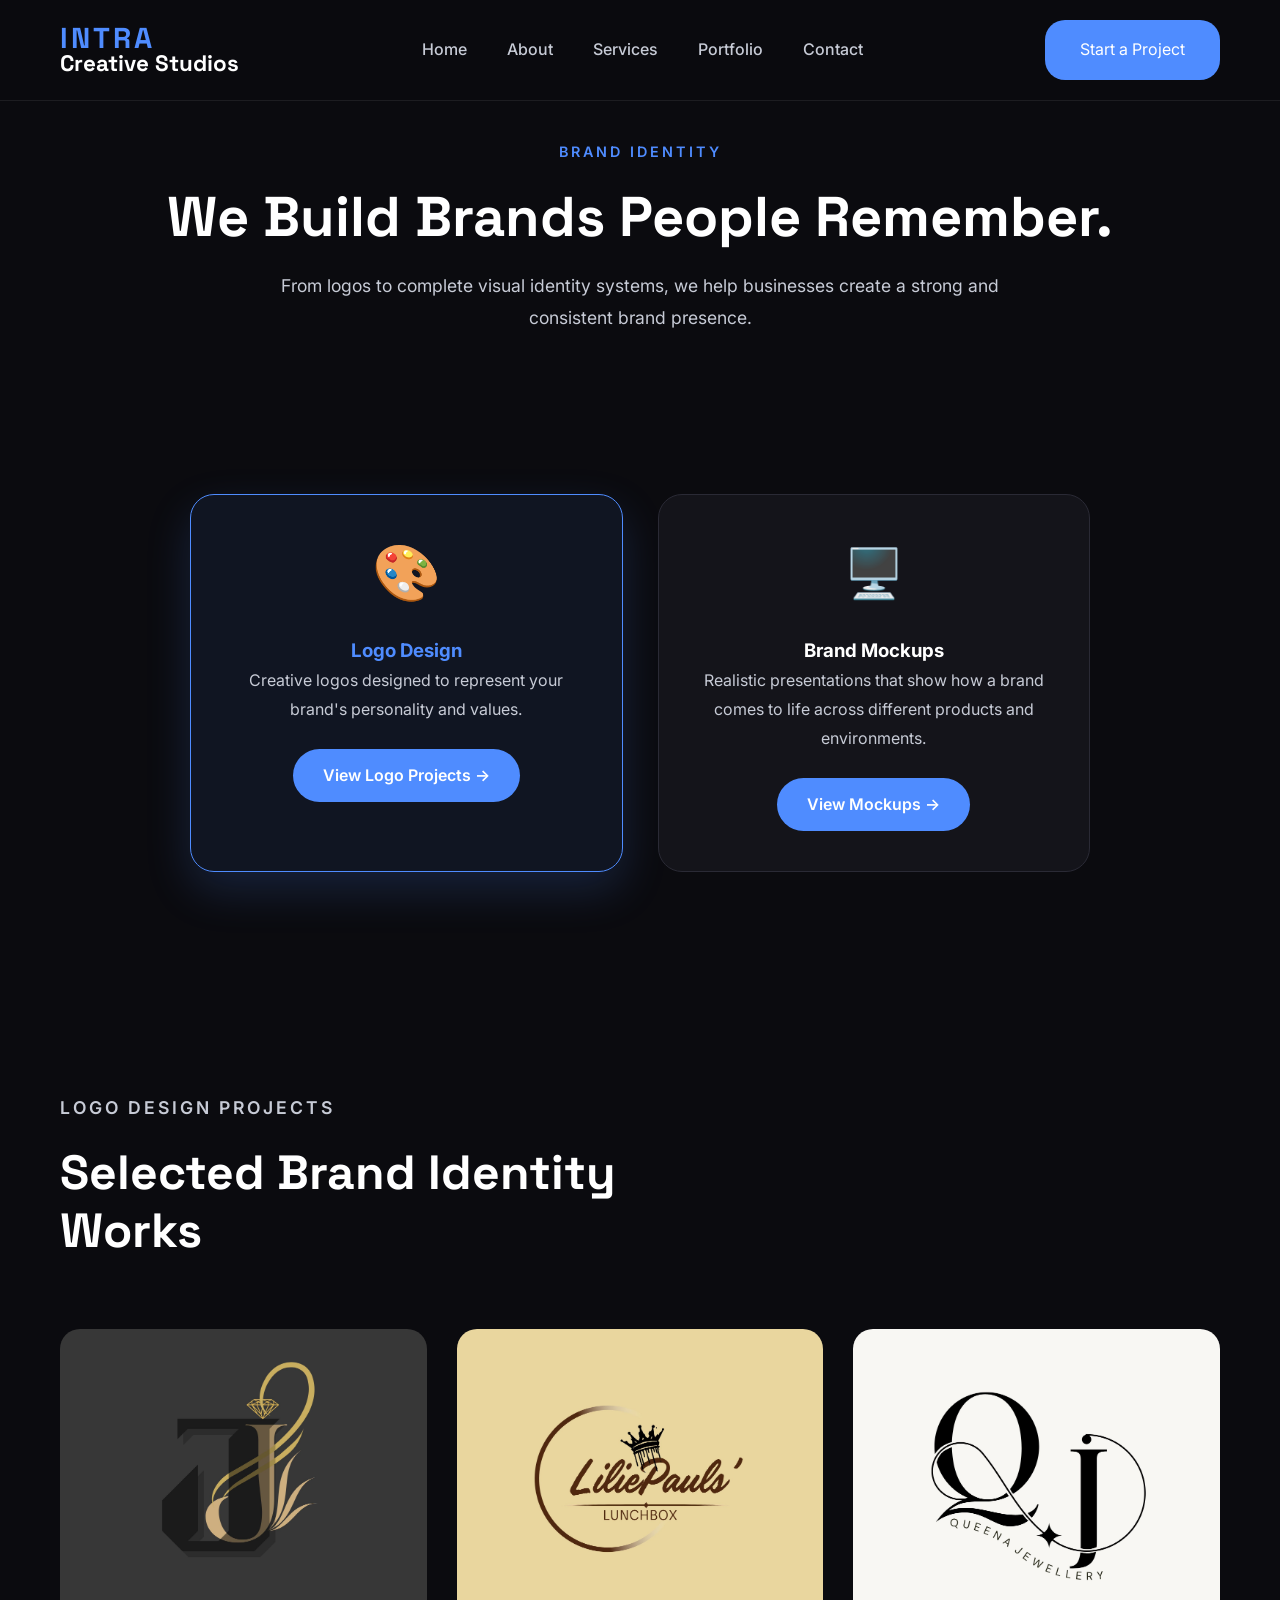
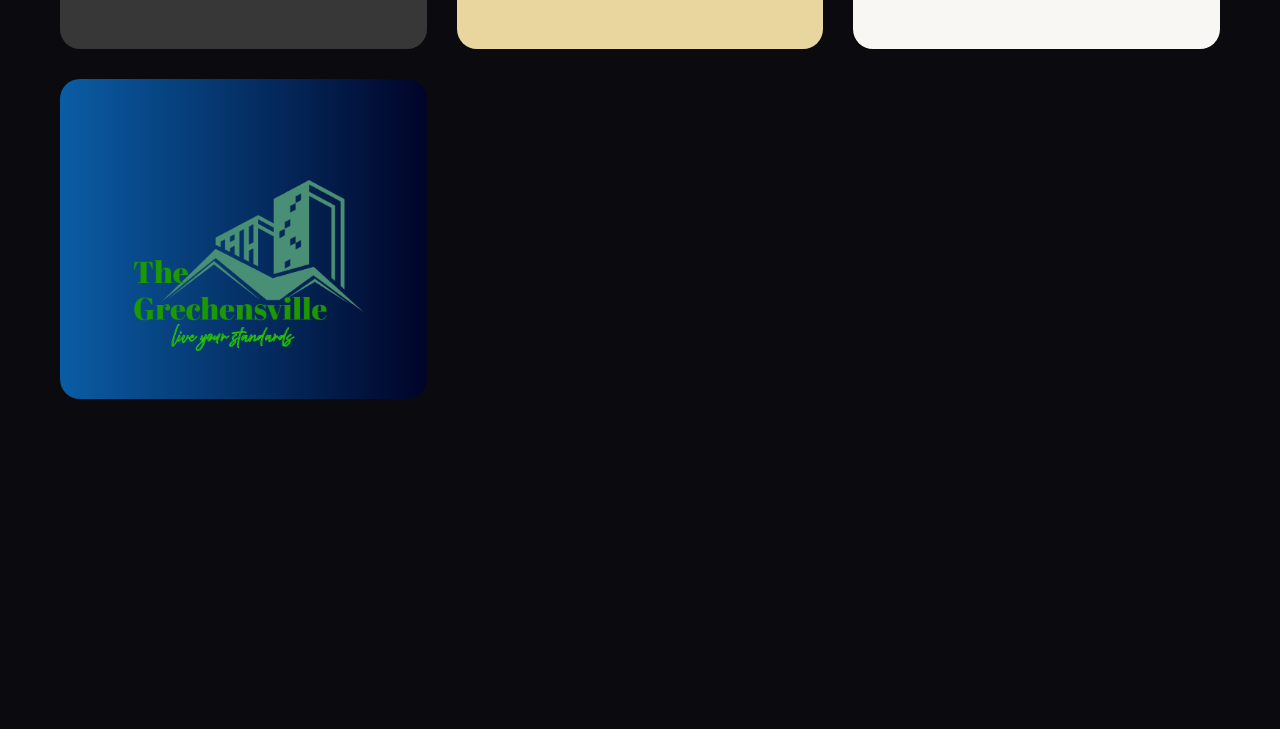
==== branding.html @ 4f2ce445 "Initial website commit" ====
<!doctype html>
<html lang="en">
  <head>
    <meta charset="UTF-8" />

    <meta name="viewport" content="width=device-width, initial-scale=1.0" />

    <meta
      name="description"
      content="Intra Creative Studios Brand Identity and Logo Design portfolio."
    />
    <link rel="icon" href="assets/icons/favicon.ico" type="image/x-icon">

    <title>Brand Identity | Intra Creative Studios</title>

    <!-- Google Fonts -->

    <link rel="preconnect" href="https://fonts.googleapis.com" />

    <link rel="preconnect" href="https://fonts.gstatic.com" crossorigin />

    <link
      href="https://fonts.googleapis.com/css2?family=Inter:wght@300;400;500;600;700&family=Space+Grotesk:wght@400;500;700&display=swap"
      rel="stylesheet"
    />

    <!-- CSS -->

    <link rel="stylesheet" href="css/style.css" />

    <link rel="stylesheet" href="css/animations.css" />

    <link rel="stylesheet" href="css/responsive.css" />
  </head>

  <body>
    <!-- ==================================
     WEBSITE LOADER
================================== -->

<div id="loader">

  <div class="loader-content">

    <h1 class="loader-title">

      INTRA

    </h1>

    <p class="loader-subtitle">

      Creative Studios

    </p>

    <div class="loader-spinner"></div>

    <p class="loader-loading-text">

      Loading...

    </p>

  </div>

</div>
    <!-- =========================
        HEADER
========================= -->

    <header>
      <nav>
        <div class="container">
          <div class="logo">
            <a href="index.html">
              <span>INTRA</span>

              Creative Studios
            </a>
          </div>

          <ul class="nav-links">
            <li>
              <a href="index.html#hero"> Home </a>
            </li>

            <li>
              <a href="index.html#about"> About </a>
            </li>

            <li>
              <a href="index.html#services"> Services </a>
            </li>

            <li>
              <a href="index.html#portfolio"> Portfolio </a>
            </li>

            <li>
              <a href="index.html#contact"> Contact </a>
            </li>
          </ul>

          <a href="index.html#contact" class="btn-primary"> Start a Project </a>
        </div>
      </nav>
    </header>

    <main>
      <!-- =========================
       BRANDING HERO
========================= -->

      <section class="portfolio-page-hero">
        <div class="container">
          <p class="section-tag">BRAND IDENTITY</p>

          <h1>We Build Brands People Remember.</h1>

          <p>
            From logos to complete visual identity systems, we help businesses
            create a strong and consistent brand presence.
          </p>
        </div>
      </section>

      <!-- =========================
      BRAND SERVICES
========================= -->

     <section class="portfolio-services">
  <div class="container">

    <div class="portfolio-service-grid">

      <!-- Logo Design -->
      <div class="portfolio-service-card active" data-gallery="logo-gallery">

        <div class="category-icon">🎨</div>

        <h3>Logo Design</h3>

        <p>
          Creative logos designed to represent your brand's personality and values.
        </p>

        <a href="#logo-gallery" class="portfolio-btn">
          View Logo Projects →
        </a>

      </div>

      <!-- Brand Mockups -->
      <div class="portfolio-service-card" data-gallery="mockup-gallery">

        <div class="category-icon">🖥️</div>

        <h3>Brand Mockups</h3>

        <p>
          Realistic presentations that show how a brand comes to life across different products and environments.
        </p>

        <a href="#mockup-gallery" class="portfolio-btn">
          View Mockups →
        </a>

      </div>

    </div>

  </div>
</section>

      <!-- =========================
       LOGO GALLERY
========================= -->

      <section
id="logo-gallery"
class="portfolio-gallery active-gallery">
        <div class="container">
          <div class="section-header">
            <p class="section-tag">LOGO DESIGN PROJECTS</p>

            <h2>Selected Brand Identity Works</h2>
          </div>

          <div class="gallery-grid">


  <div class="gallery-item">


<img 
src="assets/images/branding/logos/logo-01.jpg"
alt="Double J Logo Design">


<div class="gallery-overlay">

<span>
Brand Identity
</span>

<h3>
Double J Logo
</h3>


</div>


</div>


  <div class="gallery-item">
    <img src="assets/images/branding/logos/logo-02.jpg" 
    alt="Brand Identity LilliePauls Lunchbox Logo">
    <div class="gallery-overlay">

<span>
Brand Identity
</span>

<h3>
LilliePauls LunchBox Logo
</h3>


</div>

  </div>


  <div class="gallery-item">
    <img src="assets/images/branding/logos/logo-03.jpg" 
    alt="Brand Identity Jewellery Brand">
    <div class="gallery-overlay">

<span>
Brand Identity
</span>

<h3>
Jewellery Brand Logo
</h3>


</div>
  </div>


  <div class="gallery-item">
    <img src="assets/images/branding/logos/logo-04.jpg" 
    alt="Brand Identity Greechensville Home">
    <div class="gallery-overlay">

<span>
Brand Identity
</span>

<h3>
Greechensville Home Logo
</h3>

</div>
  </div>

</div>
      </section>
      <!-- =========================
       MOCKUP GALLERY
========================= -->

<section id="mockup-gallery" class="portfolio-gallery">

  <div class="container">

    <div class="section-header">

      <p class="section-tag">
        BRAND MOCKUPS
      </p>

      <h2>
        Brands Brought to Life
      </h2>

      <p>
        Explore realistic mockups that showcase how our brand identities come to life across packaging, merchandise, signage, stationery, apparel, and digital platforms.
      </p>

    </div>

    <div class="gallery-grid">

      <!-- Mockup 1 -->
      <div class="gallery-item">

        <img
          src="assets/images/branding/mockups/mockup-01.jpg"
          alt="poster Mockup"
        >

        <div class="gallery-overlay">
          <span>Brand Mockup</span>
          <h3>Poster Mockup</h3>
        </div>

      </div>

      <!-- Mockup 2 -->
      <div class="gallery-item">

        <img
          src="assets/images/branding/mockups/mockup-02.jpg"
          alt="Double J Mockup"
        >

        <div class="gallery-overlay">
          <span>Brand Mockup</span>
          <h3>Double J Branding</h3>
        </div>

      </div>

      <!-- Mockup 3 -->
      <div class="gallery-item">

        <img
          src="assets/images/branding/mockups/mockup-03.jpg"
          alt="Aurelius Mockup"
        >

        <div class="gallery-overlay">
          <span>Brand Mockup</span>
          <h3>Aurelius Branding</h3>
        </div>

      </div>
      <!-- Mockup 4 -->
      <div class="gallery-item">

        <img
          src="assets/images/branding/mockups/mockup-04.jpg"
          alt="lilliePauls Mockup"
        >

        <div class="gallery-overlay">
          <span>Brand Mockup</span>
          <h3>lilliePauls Branding</h3>
        </div>

      </div>
      <!-- Mockup 5 -->
      <div class="gallery-item">

        <img
          src="assets/images/branding/mockups/mockup-05.jpg"
          alt="fav Mockup"
        >

        <div class="gallery-overlay">
          <span>Brand Mockup</span>
          <h3>fav Branding</h3>
        </div>

      </div>
      <!-- Mockup 6 -->
      <div class="gallery-item">

        <img
          src="assets/images/branding/mockups/mockup-06.jpg"
          alt="Aura Mockup"
        >

        <div class="gallery-overlay">
          <span>Brand Mockup</span>
          <h3>Aura Branding</h3>
        </div>

      </div>

      <!-- Mockup 7 -->
      <div class="gallery-item">

        <img
          src="assets/images/branding/mockups/mockup-07.jpg"
          alt="Q & J Mockup"
        >

        <div class="gallery-overlay">
          <span>Brand Mockup</span>
          <h3>Q & J Branding</h3>
        </div>

      </div>

      <!-- Mockup 8 -->
      <div class="gallery-item">

        <img
          src="assets/images/branding/mockups/mockup-08.jpg"
          alt="Poster Mockup"
        >

        <div class="gallery-overlay">
          <span>Brand Mockup</span>
          <h3>poster Branding</h3>
        </div>

      </div>

    </div>

  </div>

</section>
    </main>
<!-- ==================================
     IMAGE LIGHTBOX
================================== -->

<div id="lightbox">

  <span id="lightbox-close">&times;</span>

  <img
      id="lightbox-image"
      src=""
      alt="Portfolio Image">

</div>
    <footer></footer>

    <script src="js/script.js"></script>
  </body>
</html>
---- css/style.css ----
/*=====================================================
            1. CSS RESET
=====================================================*/
html {
  scroll-behavior: smooth;
}
* {
  margin: 0;
  padding: 0;
  box-sizing: border-box;
}

html {
  scroll-behavior: smooth;
}

body {
  min-height: 100vh;
}

/*=====================================================
            2. CSS VARIABLES
=====================================================*/
:root {
  /* Brand Colors */
  --primary-color: #4f8cff;
  --primary-hover: #72a7ff;

  /* Background Colors */
  --background-color: #0b0b0f;
  --surface-color: #14141a;

  /* Text Colors */
  --text-color: #ffffff;
  --text-muted: #c7cbd6;

  /* Borders */
  --border-color: #2a2a35;

  /* Container */
  --container-width: 1200px;

  /* Typography */
  --heading-font: "Space Grotesk", sans-serif;
  --body-font: "Inter", sans-serif;

  /* Transition */
  --transition: all 0.3s ease;

  /* Border Radius */
  --radius: 12px;
}
/*=====================================================
            3. GLOBAL STYLES
=====================================================*/
body {
  background-color: var(--background-color);
  color: var(--text-color);
  font-family: var(--body-font);
  line-height: 1.6;
  overflow-x: hidden;
}

a {
  text-decoration: none;
  color: inherit;
}

ul {
  list-style: none;
}

img {
  display: block;
  max-width: 100%;
}
/*=====================================================
            4. TYPOGRAPHY
=====================================================*/

/*=====================================================
            5. REUSABLE COMPONENTS
=====================================================*/
.container {
  width: 100%;
  max-width: var(--container-width);
  margin: 0 auto;
  padding: 0 20px;
}
/*=====================================================
            6. HEADER
=====================================================*/
header {
  position: fixed;
  top: 0;
  left: 0;
  width: 100%;
  z-index: 1000;
}

nav {
  padding: 20px 0;
  background: rgba(11, 11, 15, 0.75);
  backdrop-filter: blur(18px);
  -webkit-backdrop-filter: blur(18px);
  border-bottom: 1px solid rgba(255, 255, 255, 0.08);
}

nav .container {
  display: flex;
  justify-content: space-between;
  align-items: center;
}

.logo a {
  display: flex;
  flex-direction: column;
  color: var(--text-color);
  font-family: var(--heading-font);
  font-weight: 700;
  font-size: 1.4rem;
  line-height: 1;
  transition: var(--transition);
}

.logo span {
  color: var(--primary-color);
  font-size: 1.8rem;
  letter-spacing: 3px;
}

.logo a:hover {
  transform: translateY(-2px);
}

.nav-links {
  display: flex;
  align-items: center;
  gap: 40px;
}

.nav-links a {
  position: relative;
  font-size: 1rem;
  font-weight: 500;
  color: var(--text-muted);
  transition: var(--transition);
}

.nav-links a:hover {
  color: var(--text-color);
}

.nav-links a::after {
  content: "";
  position: absolute;
  left: 0;
  bottom: -6px;
  width: 0;
  height: 2px;
  background: var(--primary-color);
  transition: var(--transition);
}

.nav-links a:hover::after {
  width: 100%;
}

.btn-primary {
  display: inline-flex;
  align-items: center;
  justify-content: center;

  padding: 16px 34px;

  background: var(--primary-color);
  color: #fff;

  border-radius: 20px;

  font-weight: 6000;
  font-size: 1rem;

  transition: var(--transition);

  cursor: pointer;
  border: 1px solid transparent;
}

.btn-primary:hover {
  background: var(--primary-hover);
  transform: translateY(-5px);
  box-shadow: 0 15px 35px rgba(79, 140, 255, 0.35);
}

.btn-secondary {
  display: inline-flex;
  align-items: center;
  justify-content: center;

  padding: 16px 34px;

  border: 1px solid var(--border-color);

  color: var(--text-color);

  border-radius: 50px;

  font-weight: 600;
  font-size: 1rem;

  transition: var(--transition);
}

.btn-secondary:hover {
  background: var(--surface-color);
  border-color: var(--primary-color);
}

/*=====================================================
            7. HERO
=====================================================*/
.hero {
  min-height: 100vh;
  display: flex;
  align-items: center;

  padding-top: 220px;

  position: relative;
  overflow: hidden;
}

.hero::before {
  content: "";

  position: absolute;

  width: 500px;
  height: 500px;

  background: rgba(79, 140, 255, 0.15);

  filter: blur(120px);

  top: 10%;
  right: 5%;

  border-radius: 50%;

  z-index: -1;
}

.hero-tag {
  color: var(--primary-color);
  font-size: 0.9rem;
  font-weight: 600;
  letter-spacing: 3px;
  text-transform: uppercase;
  margin-bottom: 20px;
}

.hero h1 {
  font-family: var(--heading-font);
  font-size: 4.5rem;
  font-weight: 700;
  line-height: 1.1;
  max-width: 700px;
  margin-bottom: 30px;
}

.hero-description {
  max-width: 620px;
  font-size: 1.15rem;
  color: var(--text-muted);
  line-height: 1.8;
  margin-bottom: 40px;
}

.hero-buttons {
  display: flex;
  gap: 20px;
  align-items: center;
}

.hero-text {
  flex: 1;
  max-width: 560px;
}

.hero-content {
  display: flex;
  justify-content: space-between;
  align-items: center;
  gap: 120px;
}

.hero-image {
  flex: 1;
  display: flex;
  justify-content: flex-end;
  align-items: center;
}

.image-card {
  width: 420px;
  height: 500px;

  border-radius: 24px;

  overflow: hidden;

  box-shadow: 0 25px 60px rgba(0, 0, 0, 0.45);

  transition: var(--transition);

  animation: floatImage 5s ease-in-out infinite;
}

.image-card img {
  width: 100%;
  height: 100%;
  object-fit: cover;
  display: block;
}

.image-card:hover {
  transform: translateY(-18px) scale(1.02);
}
/*=====================================================
            8. ABOUT
=====================================================*/
.about {
  padding: 120px 0;
}

.about-content {
  display: flex;

  align-items: center;

  justify-content: space-between;

  gap: 100px;
}

.about-image {
  flex: 1;
  display: flex;
  justify-content: flex-start;
}

.about-image img {
  width: 100%;
  max-width: 520px;

  height: 520px;

  object-fit: cover;

  border-radius: 28px;

  box-shadow: 0 25px 60px rgba(0, 0, 0, 0.45);

  transition: var(--transition);
}

.about-image img:hover {
  transform: translateY(-10px);
}

.about-text {
  flex: 1;
  max-width: 520px;
}

.section-tag {
  color: var(--primary-color);
  font-size: 0.9rem;
  font-weight: 600;
  letter-spacing: 3px;
  text-transform: uppercase;
  margin-bottom: 20px;
}

.about-text h2 {
  font-family: var(--heading-font);

  font-size: 3rem;

  font-weight: 700;

  line-height: 1.2;

  margin-bottom: 25px;
}

.about-text p {
  color: var(--text-muted);

  font-size: 1.1rem;

  line-height: 1.8;

  margin-bottom: 35px;
}

.about-text .section-tag {
  margin-bottom: 20px;
}

.about-text h2 {
  max-width: 500px;
}
/*=====================================================
            9. SERVICES
=====================================================*/
.services {
  padding: 120px 0;
}

.section-header {
  max-width: 700px;
  margin-bottom: 70px;
}

.section-header h2 {
  font-family: var(--heading-font);
  font-size: 3rem;
  line-height: 1.2;
  margin-bottom: 20px;
}

.section-header p {
  color: var(--text-muted);
  font-size: 1.1rem;
  line-height: 1.8;
}

.services-grid {
  display: grid;

  grid-template-columns: repeat(2, 1fr);

  gap: 35px;
}

.service-card {
  background: var(--surface-color);

  border: 1px solid var(--border-color);

  padding: 40px;

  border-radius: 24px;

  transition: var(--transition);
}

.service-header {
  display: flex;
  align-items: center;
  justify-content: space-between;
  cursor: pointer;
}

.service-header h3 {
  flex: 1;
  margin-left: 20px;
  margin-bottom: 0;
  font-family: var(--heading-font);
  font-size: 1.6rem;
}

.service-toggle {
  font-size: 2rem;
  font-weight: 300;
  color: var(--primary-color);
  transition: var(--transition);
}

.service-details {
  max-height: 0;
  overflow: hidden;

  opacity: 0;

  margin-top: 0;

  transition:
    max-height 0.45s ease,
    opacity 0.35s ease,
    margin-top 0.35s ease;
}

.service-details ul {
  display: flex;
  flex-direction: column;
  gap: 12px;
}

.service-details li {
  color: var(--text-muted);
  padding-left: 20px;
  position: relative;
}

.service-details li::before {
  content: "✓";
  position: absolute;
  left: 0;
  color: var(--primary-color);
}

.service-card:hover {
  transform: translateY(-10px);

  border-color: var(--primary-color);

  box-shadow: 0 20px 40px rgba(79, 140, 255, 0.15);
}

.service-icon {
  font-size: 2.5rem;

  margin-bottom: 25px;
}

.service-card:last-child {
  grid-column: span 2;

  max-width: 50%;

  justify-self: center;
}

.service-card.active .service-details {
  max-height: 500px;
  opacity: 1;
  margin-top: 25px;
}

.service-card.active .service-toggle {
  transform: rotate(180deg);
}

/*=====================================================
           10. PORTFOLIO
=====================================================*/

.portfolio {
  padding: 120px 0;
}

/* Portfolio Navigation */

.portfolio-navigation {
  display: flex;

  justify-content: center;

  align-items: center;

  flex-wrap: wrap;

  gap: 18px;

  margin-top: 50px;

  margin-bottom: 70px;
}

.portfolio-navigation a {
  text-decoration: none;

  color: var(--text-muted);

  border: 1px solid var(--border-color);

  padding: 14px 28px;

  border-radius: 50px;

  font-weight: 600;

  transition: var(--transition);
}

.portfolio-navigation a:hover {
  color: white;

  background: var(--primary-color);

  border-color: var(--primary-color);

  transform: translateY(-3px);
}

/* Portfolio Category Layout */

.portfolio-categories {
  display: grid;

  grid-template-columns: repeat(2, 1fr);

  gap: 35px;
}

/* Category Cards */

.portfolio-category-card {
  background: var(--surface-color);

  border: 1px solid var(--border-color);

  padding: 45px;

  border-radius: 24px;

  transition: var(--transition);

  text-align: center;
}

.portfolio-category-card:hover {
  transform: translateY(-10px);

  border-color: var(--primary-color);

  box-shadow: 0 20px 40px rgba(79, 140, 255, 0.15);
}

/* Icons */

.category-icon {
  font-size: 3rem;

  margin-bottom: 25px;
}

/* Titles */

.portfolio-category-card h3 {
  font-family: var(--heading-font);

  font-size: 1.8rem;

  margin-bottom: 15px;
}

/* Description */

.portfolio-category-card p {
  color: var(--text-muted);

  line-height: 1.8;

  margin-bottom: 30px;
}

/* Button */

.portfolio-btn {
  display: inline-block;

  text-decoration: none;

  color: white;

  background: var(--primary-color);

  padding: 14px 30px;

  border-radius: 50px;

  font-weight: 600;

  transition: var(--transition);
}

.portfolio-btn:hover {
  transform: translateY(-3px);

  box-shadow: 0 12px 25px rgba(79, 140, 255, 0.25);
}

/*=====================================================
        PORTFOLIO INNER PAGES
=====================================================*/

/* Hero Section */

.portfolio-page-hero {
  padding: 140px 0 80px;

  text-align: center;
}

.portfolio-page-hero h1 {
  font-family: var(--heading-font);

  font-size: 3.5rem;

  line-height: 1.2;

  margin: 20px 0;
}

.portfolio-page-hero p:last-child {
  max-width: 750px;

  margin: auto;

  color: var(--text-muted);

  font-size: 1.1rem;

  line-height: 1.8;
}

/* Service Cards Section */

.portfolio-services {
  padding: 80px 0 120px;
}

.portfolio-service-grid {
  display: grid;

  grid-template-columns: repeat(2, 1fr);

  gap: 35px;

  max-width: 900px;

  margin: 0 auto;
}

/* Graphic Design Page Grid */

.portfolio-service-grid.graphic-grid {
  grid-template-columns: repeat(3, 1fr);

  max-width: 1200px;
}

.portfolio-service-card {
  background: var(--surface-color);

  border: 1px solid var(--border-color);

  padding: 40px;

  border-radius: 24px;

  text-align: center;

  transition: var(--transition);
}

.portfolio-service-card:hover {
  transform: translateY(-10px);

  border-color: var(--primary-color);

  box-shadow: 0 20px 40px rgba(79, 140, 255, 0.15);
}

.portfolio-service-card.active {
  border-color: var(--primary-color);

  background: rgba(79, 140, 255, 0.08);

  box-shadow: 0 18px 45px rgba(79, 140, 255, 0.18);
}

.portfolio-service-card.active .category-icon {
  transform: scale(1.15);
}

.portfolio-service-card.active h3 {
  color: var(--primary-color);
}

.portfolio-service-card p {
  color: var(--text-muted);

  line-height: 1.8;

  margin-bottom: 25px;
}

/* Gallery Section */

.portfolio-gallery {
  padding: 100px 0;
}

.gallery-grid {
  display: grid;

  grid-template-columns: repeat(3, 1fr);

  gap: 30px;
}

.gallery-grid img {
  width: 100%;

  height: 320px;

  object-fit: cover;

  border-radius: 20px;

  transition: var(--transition);
}

.gallery-grid img:hover {
  transform: scale(1.05);
}

/* Gallery Hover Effects */

.video-card {
  display: block;

  position: relative;

  overflow: hidden;

  border-radius: 24px;

  text-decoration: none;

  color: inherit;

  transform-style: preserve-3d;

  transition:
    transform 0.45s ease,
    box-shadow 0.45s ease;

  box-shadow: 0 12px 35px rgba(0, 0, 0, 0.15);
}

.video-card img {
  transition:
    transform 0.8s ease,
    filter 0.6s ease;
}

.video-card:hover img {
  transform: scale(1.15);

  filter: brightness(0.65) contrast(1.08) saturate(1.1);
}

.video-card:hover {
  transform: translateY(-8px);

  box-shadow: 0 35px 80px rgba(0, 0, 0, 0.3);
}

.gallery-item img {
  transition: var(--transition);
}

.gallery-item:hover img {
  transform: scale(1.08);
}

.gallery-overlay {
  position: absolute;

  bottom: 0;

  left: 0;

  width: 100%;

  padding: 25px;

  background: linear-gradient(transparent, rgba(0, 0, 0, 0.8));

  color: white;

  opacity: 0;

  transition: var(--transition);
  pointer-events: none;
}

.gallery-item:hover .gallery-overlay {
  opacity: 1;
}

.gallery-overlay span {
  display: inline-block;

  padding: 7px 15px;

  border-radius: 40px;

  background: rgba(79, 140, 255, 0.15);

  border: 1px solid rgba(79, 140, 255, 0.35);

  color: var(--primary-color);

  font-size: 0.75rem;

  font-weight: 600;

  letter-spacing: 1px;

  text-transform: uppercase;
}

.gallery-overlay h3 {
  margin-top: 14px;

  font-size: 1.35rem;

  font-weight: 700;

  line-height: 1.4;

  color: #fff;
}

/* Portfolio Gallery Toggle */

.portfolio-gallery {
  opacity: 0;

  visibility: hidden;

  max-height: 0;

  overflow: hidden;

  transform: translateY(30px);

  transition:
    opacity 0.45s ease,
    transform 0.45s ease,
    max-height 0.6s ease,
    visibility 0.45s;
}

.portfolio-gallery.active-gallery {
  opacity: 1;

  visibility: visible;

  max-height: 5000px;

  transform: translateY(0);
}

.portfolio-gallery.active-gallery {
  display: block;

  animation: fadeIn 0.5s ease;
}

/*=====================================================
        SERVICE ICON
=====================================================*/

.service-icon {
  width: 90px;

  height: 90px;

  margin: 0 auto 30px;

  border-radius: 50%;

  display: flex;

  align-items: center;

  justify-content: center;

  background: rgba(79, 140, 255, 0.08);

  border: 1px solid rgba(79, 140, 255, 0.2);

  transition: var(--transition);
}

.service-icon i {
  font-size: 2rem;

  color: var(--primary-color);

  transition: var(--transition);
}

/*=====================================================
        VIDEO GALLERY
=====================================================*/

.video-card {
  display: block;

  position: relative;

  overflow: hidden;

  border-radius: 20px;

  text-decoration: none;

  color: inherit;
}

.video-overlay {
  position: absolute;

  inset: 0;

  display: flex;

  flex-direction: column;

  justify-content: center;

  align-items: center;

  background: linear-gradient(
    to bottom,

    rgba(5, 8, 15, 0.05),
    rgba(5, 8, 15, 0.65)
  );

  transition: 0.5s;
}

.video-card:hover .video-overlay {
  background: linear-gradient(
    to bottom,
    rgba(0, 0, 0, 0.25),
    rgba(0, 0, 0, 0.75)
  );
}

.play-button {
  width: 90px;

  height: 90px;

  border-radius: 50%;

  display: flex;

  justify-content: center;

  align-items: center;

  font-size: 2rem;

  color: #ffffff;

  background: rgba(255, 255, 255, 0.12);

  border: 2px solid rgba(255, 255, 255, 0.35);

  backdrop-filter: blur(12px);

  -webkit-backdrop-filter: blur(12px);

  box-shadow: 0 10px 30px rgba(0, 0, 0, 0.35);

  transition: all 0.4s ease;
  position: relative;
}

.video-card:hover .play-button {
  transform: scale(1.15);

  background: var(--primary-color);

  border-color: var(--primary-color);

  box-shadow: 0 15px 35px rgba(79, 140, 255, 0.45);
}

.video-duration {
  position: absolute;

  top: 20px;

  right: 20px;

  padding: 8px 14px;

  border-radius: 30px;

  background: rgba(0, 0, 0, 0.55);

  backdrop-filter: blur(10px);

  color: #fff;

  font-size: 0.8rem;

  font-weight: 600;

  letter-spacing: 0.5px;

  border: 1px solid rgba(255, 255, 255, 0.15);
}

.video-overlay .gallery-overlay {
  position: absolute;

  left: 0;

  bottom: 0;

  width: 100%;

  padding: 25px;

  opacity: 1;

  background: linear-gradient(transparent, rgba(0, 0, 0, 0.9));
  transform: translateY(20px);

  transition: all 0.45s ease;
}

.video-card:hover .gallery-overlay {
  transform: translateY(0);
}

.play-button::after {
  content: "";

  position: absolute;

  inset: -8px;

  border-radius: 50%;

  border: 2px solid rgba(255, 255, 255, 0.25);

  animation: ripple 2s infinite;
}

.video-card::before {
  content: "";

  position: absolute;

  top: -100%;

  left: -40%;

  width: 35%;

  height: 300%;

  background: rgba(255, 255, 255, 0.08);

  transform: rotate(25deg);

  transition: 0.8s;

  z-index: 5;
}

.video-card:hover::before {
  left: 140%;
}

/*=========================================
        WATCH PROJECT BUTTON
=========================================*/

.watch-btn {
  display: inline-flex;

  align-items: center;

  justify-content: center;

  margin-top: 18px;

  padding: 10px 18px;

  border-radius: 50px;

  border: 1px solid rgba(255, 255, 255, 0.25);

  background: rgba(255, 255, 255, 0.08);

  backdrop-filter: blur(8px);

  color: #fff;

  font-size: 0.9rem;

  font-weight: 500;

  transition: 0.35s ease;
}

.watch-btn:hover {
  background: var(--primary-color);

  border-color: var(--primary-color);

  transform: translateY(-2px);
}

/*=====================================================
        GALLERY HINT
=====================================================*/

.gallery-hint {
  margin-top: 22px;

  text-align: center;

  color: var(--text-muted);

  font-size: 0.95rem;

  letter-spacing: 0.6px;

  font-weight: 500;

  animation: floatHint 2.5s ease-in-out infinite;

  opacity: 0.85;
}

/* ==================================
   WHY CHOOSE US SECTION
================================== */

.why-us-section {
  padding: 100px 0;
}

/* WHY US GRID */

.why-us-grid {
  display: grid;

  grid-template-columns: repeat(4, 1fr);

  gap: 30px;

  margin-top: 60px;
}

/* ==================================
   WHY US CARDS
================================== */

.why-us-card {
  background: #ffffff;

  padding: 45px 35px;

  border-radius: 20px;

  text-align: left;

  border: 1px solid rgba(0, 0, 0, 0.08);

  position: relative;

  overflow: hidden;

  transition: all 0.4s ease;
}

/* CARD HOVER EFFECT */

.why-us-card:hover {
  transform: translateY(-8px);

  box-shadow: 0 25px 50px rgba(0, 0, 0, 0.12);
}

/* ==================================
   WHY US NUMBER STYLE
================================== */

.why-us-number {
  font-size: 50px;

  font-weight: 700;

  color: rgba(0, 0, 0, 0.15);

  margin-bottom: 20px;

  line-height: 1;
}

/* CARD TITLE */

.why-us-card h3 {
  font-size: 24px;

  margin-bottom: 15px;

  font-weight: 600;
}
/* CARD DESCRIPTION */

.why-us-card p {
  font-size: 15px;

  line-height: 1.8;

  color: #666;
}

/* ==================================
   CREATIVE PROCESS SECTION
================================== */

.process-section {
  padding: 100px 0;
}

/* PROCESS WRAPPER */

.process-wrapper {
  max-width: 900px;

  margin: 70px auto 0;

  position: relative;
}

/* VERTICAL LINE */

.process-wrapper::before {
  content: "";

  position: absolute;

  left: 35px;

  top: 0;

  width: 2px;

  height: 100%;

  background: rgba(0, 0, 0, 0.12);
}

/* PROCESS CARD */

.process-card {
  display: flex;

  gap: 40px;

  align-items: flex-start;

  margin-bottom: 50px;

  position: relative;
}

/* NUMBER */

.process-number {
  min-width: 75px;

  height: 75px;

  display: flex;

  align-items: center;

  justify-content: center;

  border-radius: 50%;

  background: #111;

  color: #fff;

  font-size: 22px;

  font-weight: 700;

  position: relative;

  z-index: 2;
}

/* CONTENT */

.process-content {
  background: #ffffff;

  padding: 30px 35px;

  border-radius: 18px;

  border: 1px solid rgba(0, 0, 0, 0.08);

  flex: 1;

  transition: all 0.4s ease;
}

/* HOVER */

.process-content:hover {
  transform: translateX(10px);

  box-shadow: 0 20px 40px rgba(0, 0, 0, 0.12);
}

/* TITLE */

.process-content h3 {
  font-size: 25px;

  margin-bottom: 15px;
}

/* DESCRIPTION */

.process-content p {
  color: #666;

  line-height: 1.8;

  font-size: 15px;
}

/* ==================================
   TESTIMONIALS SECTION
================================== */

.testimonials-section {
  padding: 100px 0;
}

/* TESTIMONIAL GRID */

.testimonials-grid {
  display: grid;

  grid-template-columns: repeat(3, 1fr);

  gap: 30px;

  margin-top: 60px;
}

/* TESTIMONIAL CARD */

.testimonial-card {
  background: #ffffff;

  padding: 40px 35px;

  border-radius: 20px;

  border: 1px solid rgba(0, 0, 0, 0.08);

  transition: all 0.4s ease;
}

/* CARD HOVER */

.testimonial-card:hover {
  transform: translateY(-10px);

  box-shadow: 0 25px 50px rgba(0, 0, 0, 0.12);
}

/* RATING */

.testimonial-rating {
  color: #111;

  font-size: 20px;

  letter-spacing: 3px;

  margin-bottom: 25px;
}

/* REVIEW TEXT */

.testimonial-text {
  font-size: 16px;

  line-height: 1.8;

  color: #555;

  margin-bottom: 35px;

  font-style: italic;
}

/* CLIENT INFORMATION */

.client-info h3 {
  font-size: 20px;

  margin-bottom: 8px;
}

.client-info span {
  color: #777;

  font-size: 14px;
}
/* ==================================
   CONTACT SECTION
================================== */

.contact-section {
  padding: 100px 0;
}

/* CONTACT WRAPPER */

.contact-wrapper {
  display: grid;

  grid-template-columns: 1fr 1fr;

  gap: 70px;

  align-items: start;
}

/* CONTACT INFORMATION */

.contact-info h2 {
  font-size: 45px;

  line-height: 1.2;

  margin: 20px 0;
}

.contact-info > p {
  color: #666;

  line-height: 1.8;

  max-width: 500px;
}

/* CONTACT DETAILS */

.contact-details {
  margin-top: 40px;
}

.contact-item {
  margin-bottom: 25px;
}

.contact-item h3 {
  font-size: 18px;

  margin-bottom: 8px;
}

.contact-item p {
  color: #666;
}

/* CONTACT FORM AREA */

.contact-form-wrapper {
  background: #ffffff;

  padding: 45px;

  border-radius: 20px;

  border: 1px solid rgba(0, 0, 0, 0.08);
}

/* FORM GROUP */

.form-group {
  margin-bottom: 25px;
}

.form-group label {
  display: block;

  margin-bottom: 10px;

  font-size: 14px;

  font-weight: 600;
}

/* INPUTS */

.form-group input,
.form-group select,
.form-group textarea {
  width: 100%;

  padding: 15px;

  border-radius: 10px;

  border: 1px solid rgba(0, 0, 0, 0.15);

  font-size: 15px;

  outline: none;

  transition: 0.3s ease;
}

.form-group input:focus,
.form-group select:focus,
.form-group textarea:focus {
  border-color: #111;
}

/* TEXTAREA */

.form-group textarea {
  resize: none;
}

/* BUTTON */

.contact-form button {
  width: 100%;

  padding: 16px;

  border: none;

  border-radius: 10px;

  background: #111;

  color: white;

  font-size: 16px;

  cursor: pointer;

  transition: 0.3s ease;
}

.contact-form button:hover {
  transform: translateY(-3px);
}
/*=====================================================
           12. FOOTER
=====================================================*/
/* ==================================
   FOOTER SECTION
================================== */

.footer {
  background: #111111;

  color: white;

  padding: 80px 0 30px;
}

/* FOOTER GRID */

.footer-grid {
  display: grid;

  grid-template-columns: 2fr 1fr 1fr 1fr;

  gap: 50px;
}

/* BRAND */

.footer-brand h2 {
  font-size: 30px;

  margin-bottom: 20px;
}

.footer-brand p {
  color: #bbbbbb;

  line-height: 1.8;

  max-width: 350px;
}

/* FOOTER TITLES */

.footer h3 {
  font-size: 18px;

  margin-bottom: 20px;
}

/* FOOTER LINKS */

.footer-links ul {
  list-style: none;

  padding: 0;
}

.footer-links li {
  margin-bottom: 12px;

  color: #bbbbbb;
}

.footer-links a {
  text-decoration: none;

  color: #bbbbbb;

  transition: 0.3s ease;
}

.footer-links a:hover {
  color: white;

  padding-left: 5px;
}

/* FOOTER CONTACT */

.footer-contact p {
  color: #bbbbbb;

  margin-bottom: 12px;
}

/* FOOTER BOTTOM */

.footer-bottom {
  margin-top: 60px;

  padding-top: 25px;

  border-top: 1px solid rgba(255, 255, 255, 0.15);

  text-align: center;
}

.footer-bottom p {
  color: #999;

  font-size: 14px;
}
@keyframes floatImage {
  0% {
    transform: translateY(0);
  }

  50% {
    transform: translateY(-12px);
  }

  100% {
    transform: translateY(0);
  }
}

.about-content {
  animation: fadeUp 1s ease forwards;
}

@keyframes fadeUp {
  from {
    opacity: 0;

    transform: translateY(40px);
  }

  to {
    opacity: 1;

    transform: translateY(0);
  }
}
@keyframes ripple {
  0% {
    transform: scale(0.9);

    opacity: 1;
  }

  100% {
    transform: scale(1.4);

    opacity: 0;
  }
}

@keyframes floatHint {
  0% {
    transform: translateY(0);
  }

  50% {
    transform: translateY(-5px);
  }

  100% {
    transform: translateY(0);
  }
}
/* ==================================
   SCROLL PROGRESS BAR
================================== */

.scroll-progress {
  position: fixed;

  top: 0;

  left: 0;

  width: 0%;

  height: 4px;

  background: #111;

  z-index: 2000;
}

/* ==================================
   SUCCESS PAGE
================================== */

.success-page {
  min-height: 100vh;

  background: linear-gradient(135deg, #0f172a, #111827);

  display: flex;

  justify-content: center;

  align-items: center;

  padding: 40px;
}

.success-card {
  width: 100%;

  max-width: 650px;

  background: rgba(255, 255, 255, 0.05);

  border: 1px solid rgba(255, 255, 255, 0.1);

  border-radius: 25px;

  padding: 60px 50px;

  text-align: center;

  backdrop-filter: blur(10px);

  animation: fadeInUp 0.8s ease;
}

.success-icon {
  width: 100px;

  height: 100px;

  margin: auto;

  border-radius: 50%;

  background: #22c55e;

  display: flex;

  justify-content: center;

  align-items: center;

  color: white;

  font-size: 50px;

  font-weight: bold;

  margin-bottom: 35px;

  box-shadow: 0 0 35px rgba(34, 197, 94, 0.45);
}

.success-card h1 {
  color: white;

  font-size: 42px;

  margin-bottom: 25px;
}

.success-card p {
  color: rgba(255, 255, 255, 0.8);

  font-size: 18px;

  line-height: 1.9;

  margin-bottom: 45px;
}

.success-button {
  display: inline-block;

  text-decoration: none;

  background: white;

  color: #111827;

  padding: 18px 40px;

  border-radius: 50px;

  font-weight: 600;

  transition: 0.35s ease;
}

.success-button:hover {
  transform: translateY(-5px);

  box-shadow: 0 20px 35px rgba(0, 0, 0, 0.25);
}

/* ==========================================
   WEBSITE LOADER
========================================== */

#loader {
  position: fixed;

  top: 0;

  left: 0;

  width: 100%;

  height: 100vh;

  background: #0f172a;

  display: flex;

  justify-content: center;

  align-items: center;

  z-index: 99999;

  transition:
    opacity 0.8s ease,
    visibility 0.8s ease;
}

.loader-content {
  text-align: center;
}

.loader-title {
  font-size: 4rem;

  font-weight: 700;

  color: #ffffff;

  letter-spacing: 8px;

  margin-bottom: 10px;
}

.loader-subtitle {
  color: #d1d5db;

  font-size: 1.2rem;

  letter-spacing: 3px;

  margin-bottom: 40px;
}

.loader-spinner {
  width: 70px;

  height: 70px;

  border: 4px solid rgba(255, 255, 255, 0.15);

  border-top: 4px solid #ffffff;

  border-radius: 50%;

  margin: 0 auto 25px;

  animation: loaderSpin 1s linear infinite;
}

.loader-loading-text {
  color: #9ca3af;

  font-size: 1rem;

  letter-spacing: 2px;
}

/* Hide Loader */

#loader.loader-hidden {
  opacity: 0;

  visibility: hidden;
}

/* ==========================================
   LOADER ANIMATION
========================================== */

@keyframes loaderSpin {
  from {
    transform: rotate(0deg);
  }

  to {
    transform: rotate(360deg);
  }
}

/* ==========================================
   IMAGE LIGHTBOX
========================================== */

#lightbox {
  position: fixed;

  inset: 0;

  background: rgba(0, 0, 0, 0.92);

  display: flex;

  justify-content: center;

  align-items: center;

  opacity: 0;

  visibility: hidden;

  transition: 0.4s ease;

  z-index: 99999;

  padding: 30px;
}

#lightbox.active {
  opacity: 1;

  visibility: visible;
}

#lightbox-image {
  max-width: 90%;

  max-height: 85vh;

  border-radius: 15px;

  box-shadow: 0 20px 60px rgba(0, 0, 0, 0.6);

  transform: scale(0.85);

  transition: 0.4s ease;
}

#lightbox.active #lightbox-image {
  transform: scale(1);
}

#lightbox-close {
  position: absolute;

  top: 25px;

  right: 35px;

  color: white;

  font-size: 45px;

  cursor: pointer;

  transition: 0.3s ease;

  user-select: none;
}

#lightbox-close:hover {
  transform: rotate(90deg);

  color: #d1d5db;
}
---- css/animations.css ----
/*=====================================================
        PORTFOLIO ANIMATIONS
=====================================================*/

.portfolio-item {
  animation: portfolioReveal 0.8s ease forwards;
}

@keyframes portfolioReveal {
  from {
    opacity: 0;

    transform: translateY(40px);
  }

  to {
    opacity: 1;

    transform: translateY(0);
  }
}

.portfolio-item:nth-child(2) {
  animation-delay: 0.1s;
}

.portfolio-item:nth-child(3) {
  animation-delay: 0.2s;
}

.portfolio-item:nth-child(4) {
  animation-delay: 0.3s;
}
/* ==================================
   SCROLL REVEAL ANIMATION
================================== */

.reveal {
  opacity: 0;

  transform: translateY(40px);

  transition: all 0.8s ease;
}

.reveal.active {
  opacity: 1;

  transform: translateY(0);
}
---- css/responsive.css ----
/* ==================================
   WHY CHOOSE US RESPONSIVE
================================== */

@media (max-width: 992px) {
  .why-us-grid {
    grid-template-columns: repeat(2, 1fr);
  }
}

@media (max-width: 600px) {
  .why-us-grid {
    grid-template-columns: 1fr;
  }
}
/* ==================================
   PROCESS RESPONSIVE
================================== */

@media (max-width: 768px) {
  .process-wrapper::before {
    left: 25px;
  }

  .process-card {
    gap: 20px;
  }

  .process-number {
    min-width: 55px;

    height: 55px;

    font-size: 18px;
  }

  .process-content {
    padding: 25px 20px;
  }

  .process-content h3 {
    font-size: 20px;
  }
}

/* ==================================
   TESTIMONIALS RESPONSIVE
================================== */

@media (max-width: 992px) {
  .testimonials-grid {
    grid-template-columns: repeat(2, 1fr);
  }
}

@media (max-width: 600px) {
  .testimonials-grid {
    grid-template-columns: 1fr;
  }
}
/* ==================================
   CONTACT RESPONSIVE
================================== */

@media (max-width: 992px) {
  .contact-wrapper {
    grid-template-columns: 1fr;

    gap: 50px;
  }

  .contact-info h2 {
    font-size: 35px;
  }
}

@media (max-width: 600px) {
  .contact-form-wrapper {
    padding: 25px;
  }

  .contact-info h2 {
    font-size: 30px;
  }
}

/* ==================================
   FOOTER RESPONSIVE
================================== */

@media (max-width: 992px) {
  .footer-grid {
    grid-template-columns: repeat(2, 1fr);
  }
}

@media (max-width: 600px) {
  .footer-grid {
    grid-template-columns: 1fr;

    gap: 35px;
  }

  .footer {
    padding: 60px 0 25px;
  }
}

/* ==================================
   SUCCESS PAGE RESPONSIVE
================================== */

@media (max-width: 768px) {
  .success-card {
    padding: 40px 25px;
  }

  .success-card h1 {
    font-size: 32px;
  }

  .success-card p {
    font-size: 16px;
  }

  .success-icon {
    width: 80px;

    height: 80px;

    font-size: 40px;
  }
}

/* ==========================================
   LOADER RESPONSIVE
========================================== */

@media (max-width: 768px) {
  .loader-title {
    font-size: 2.8rem;

    letter-spacing: 5px;
  }

  .loader-subtitle {
    font-size: 1rem;
  }

  .loader-spinner {
    width: 60px;

    height: 60px;
  }
}

/* ==========================================
   LIGHTBOX RESPONSIVE
========================================== */

@media (max-width: 768px) {
  #lightbox {
    padding: 20px;
  }

  #lightbox-image {
    max-width: 100%;

    max-height: 80vh;
  }

  #lightbox-close {
    top: 15px;

    right: 20px;

    font-size: 36px;
  }
}
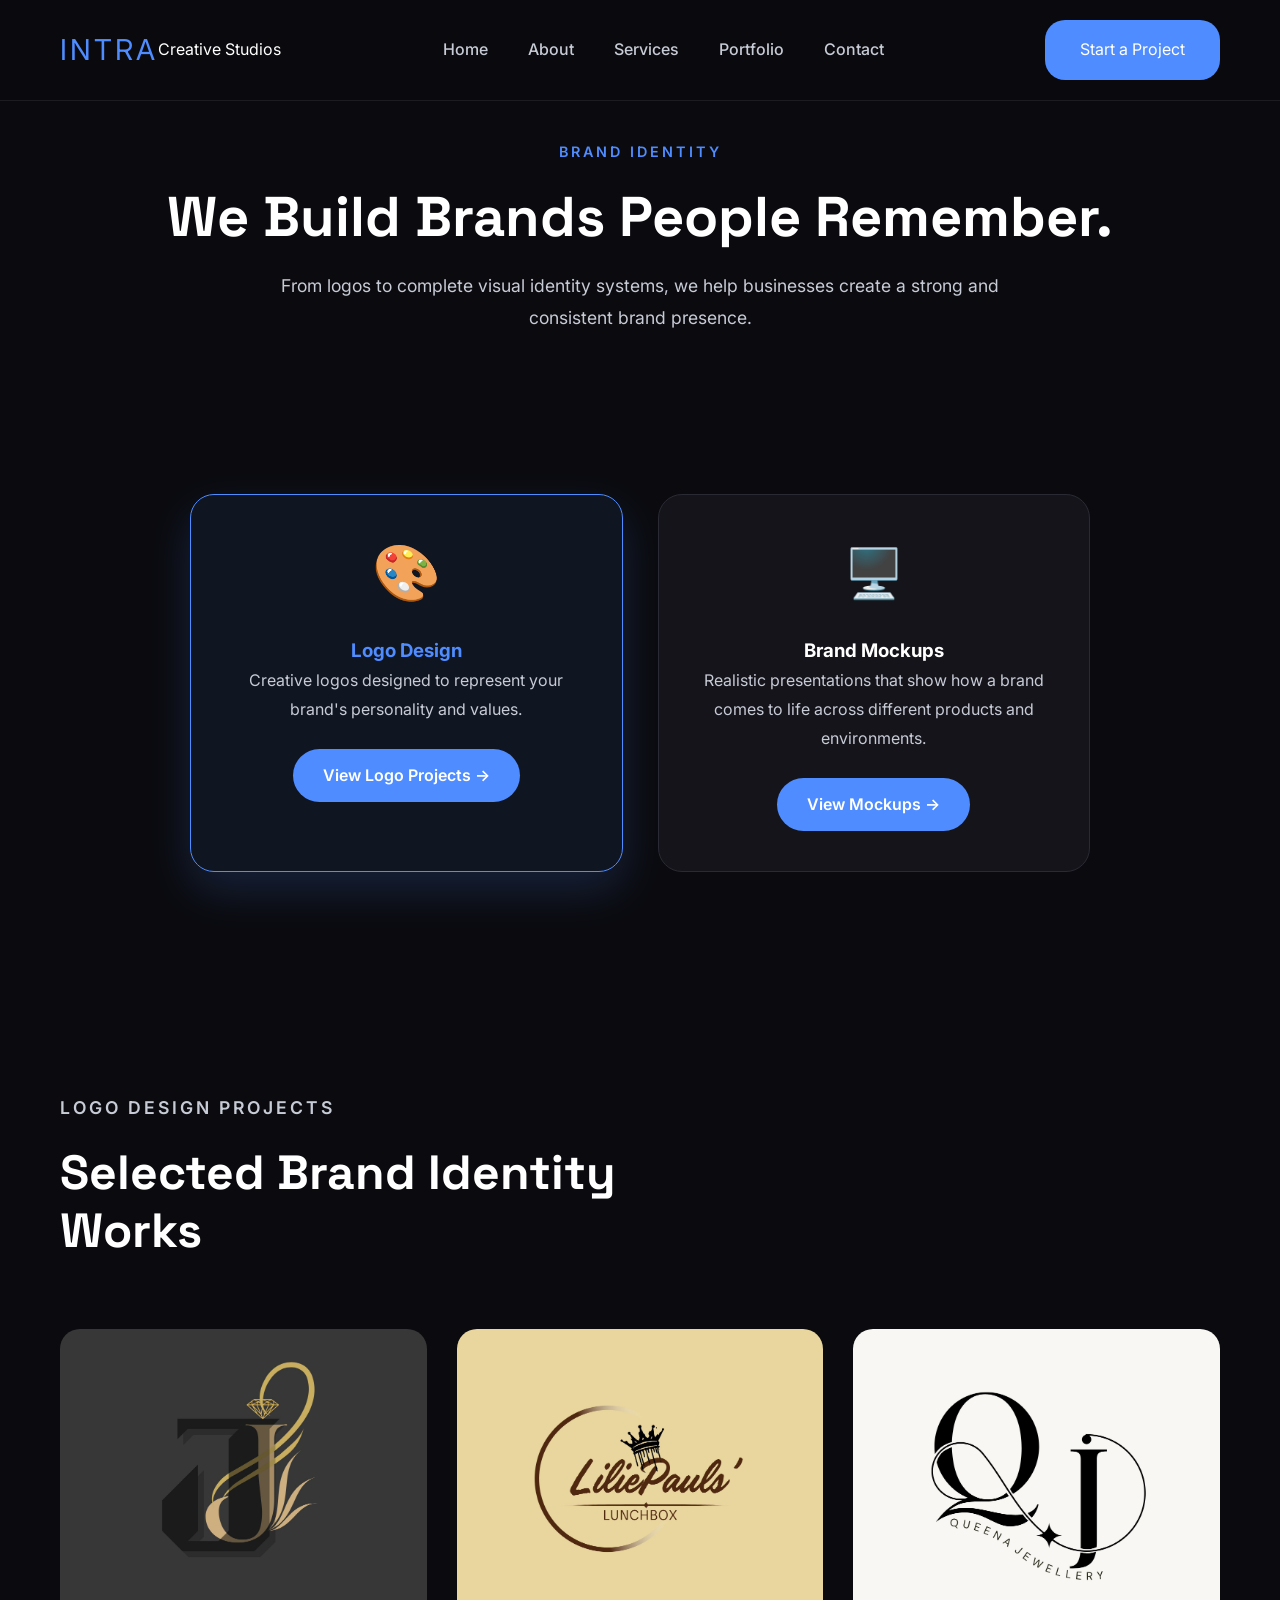
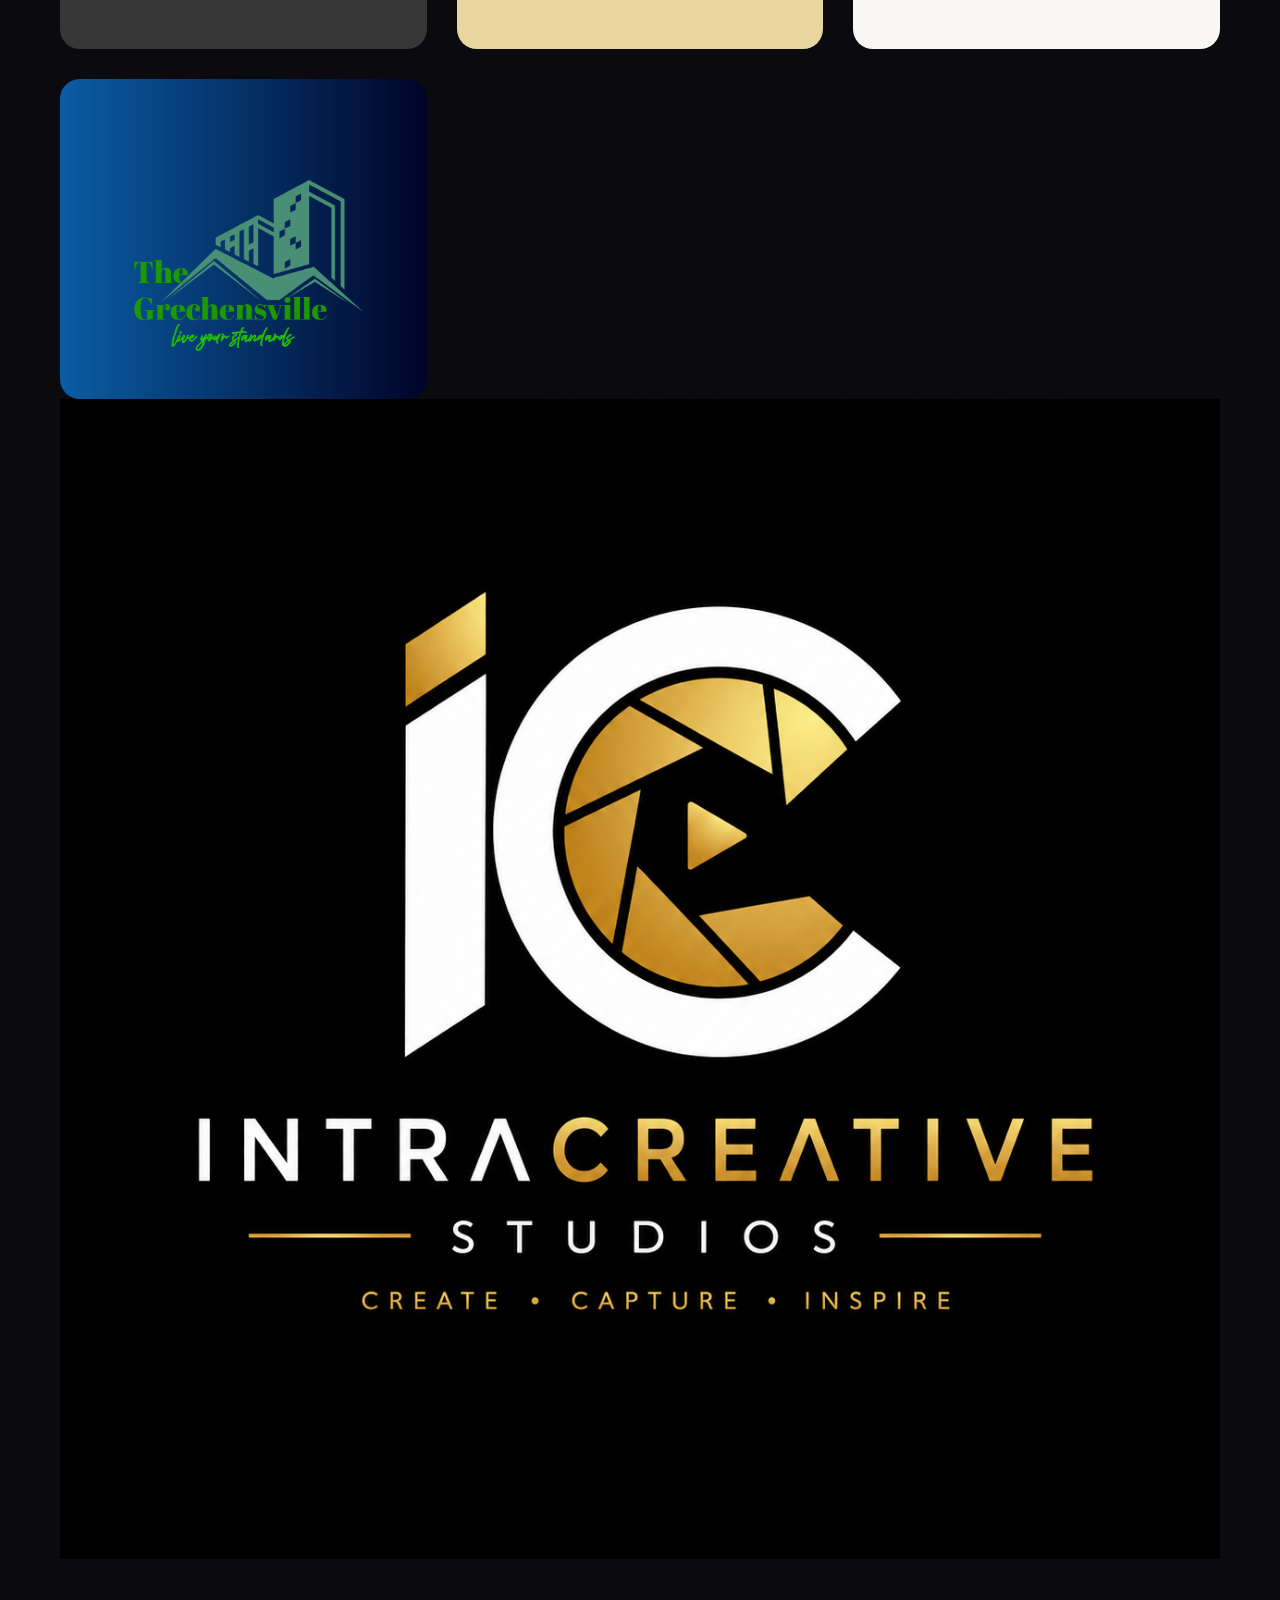
==== commit 62b99225: "Added gallery" ====
--- a/branding.html
+++ b/branding.html
@@ -269,6 +269,23 @@
   </div>
 
 </div>
+
+<div class="gallery-item">
+    <img src="assets/images/branding/logos/logo-05.jpg" 
+    alt="IntraCreative studio">
+    <div class="gallery-overlay">
+
+<span>
+Brand Identity
+</span>
+
+<h3>
+IntraCreative studio
+</h3>
+
+
+</div>
+  </div>
       </section>
       <!-- =========================
        MOCKUP GALLERY
--- a/css/style.css
+++ b/css/style.css
@@ -114,13 +114,19 @@
 
 .logo a {
   display: flex;
-  flex-direction: column;
-  color: var(--text-color);
-  font-family: var(--heading-font);
-  font-weight: 700;
-  font-size: 1.4rem;
-  line-height: 1;
+  align-items: center;
   transition: var(--transition);
+}
+
+.site-logo {
+  height: 60px;
+  width: auto;
+  display: block;
+  transition: transform 0.3s ease;
+}
+
+.site-logo:hover {
+  transform: scale(1.05);
 }
 
 .logo span {
@@ -1983,8 +1989,8 @@
   z-index: 99999;
 
   transition:
-    opacity 0.8s ease,
-    visibility 0.8s ease;
+    opacity 0.5s ease,
+    visibility 0.5s ease;
 }
 
 .loader-content {
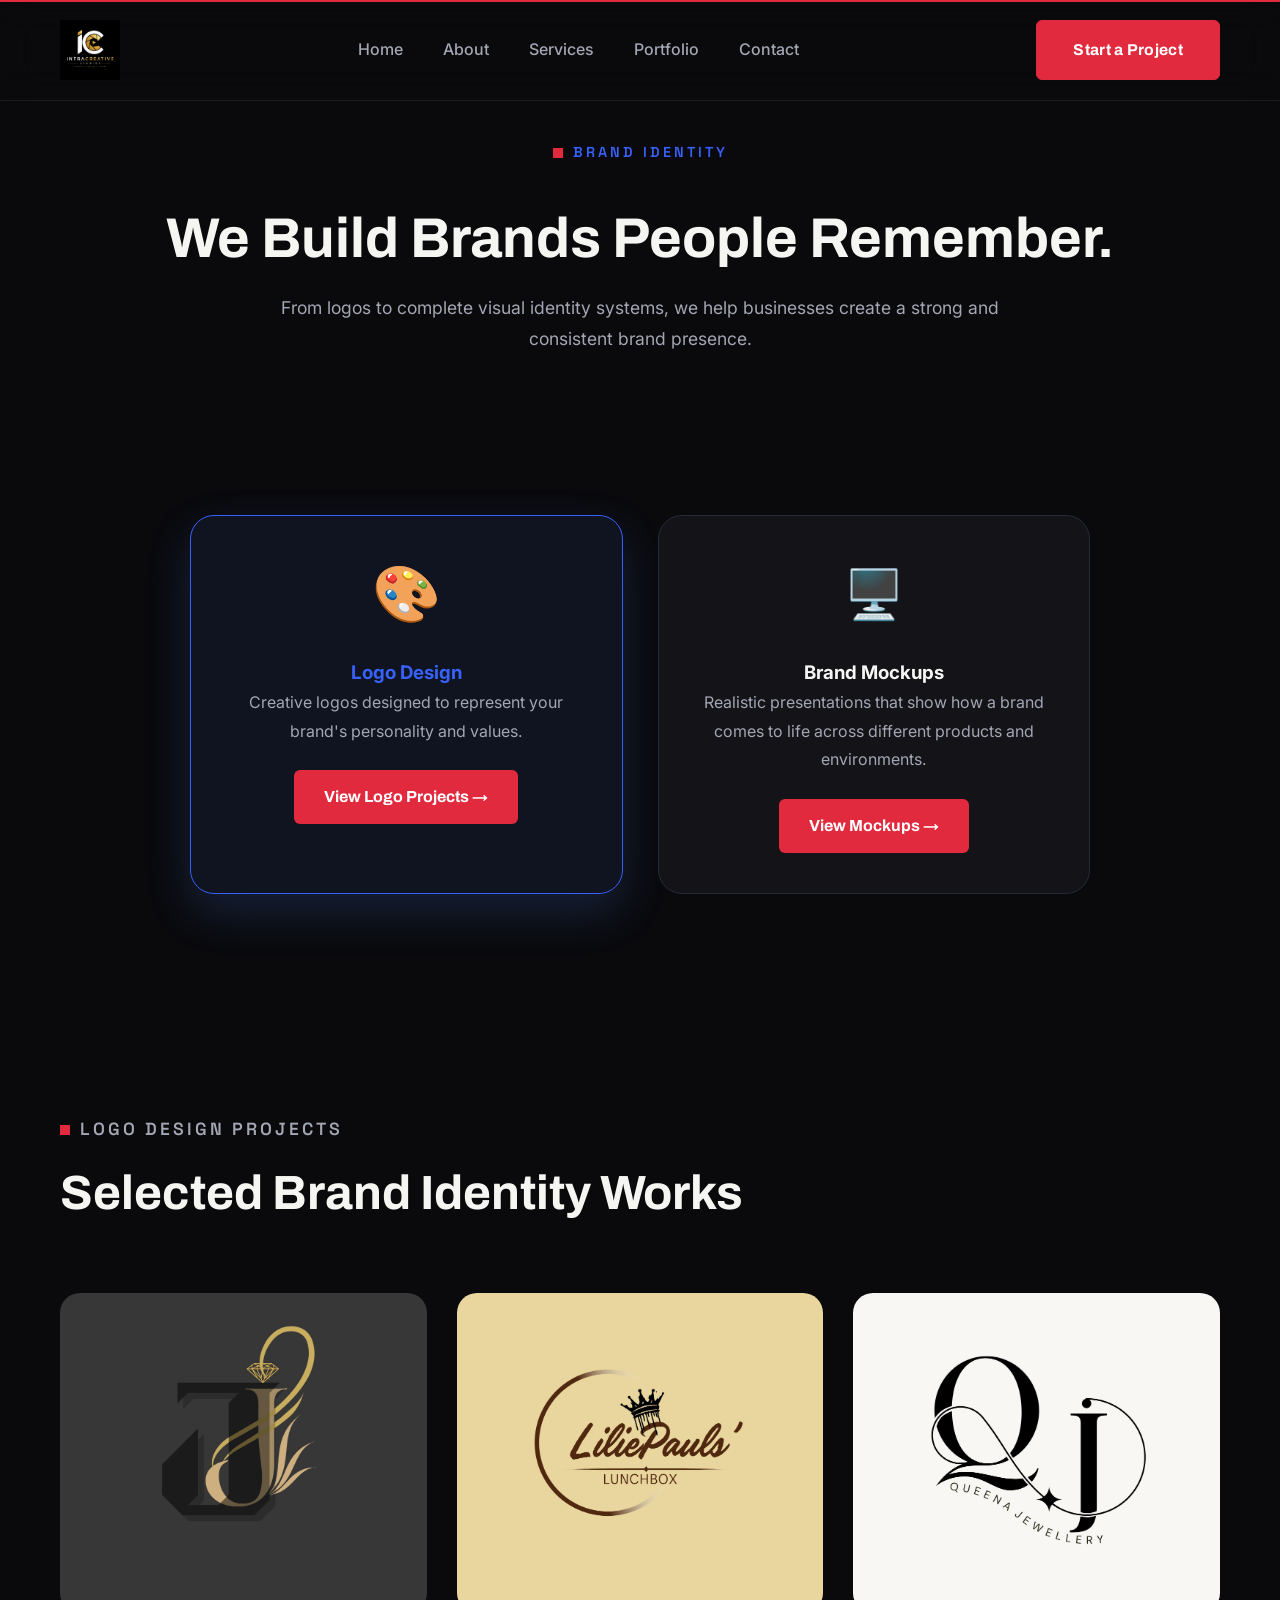
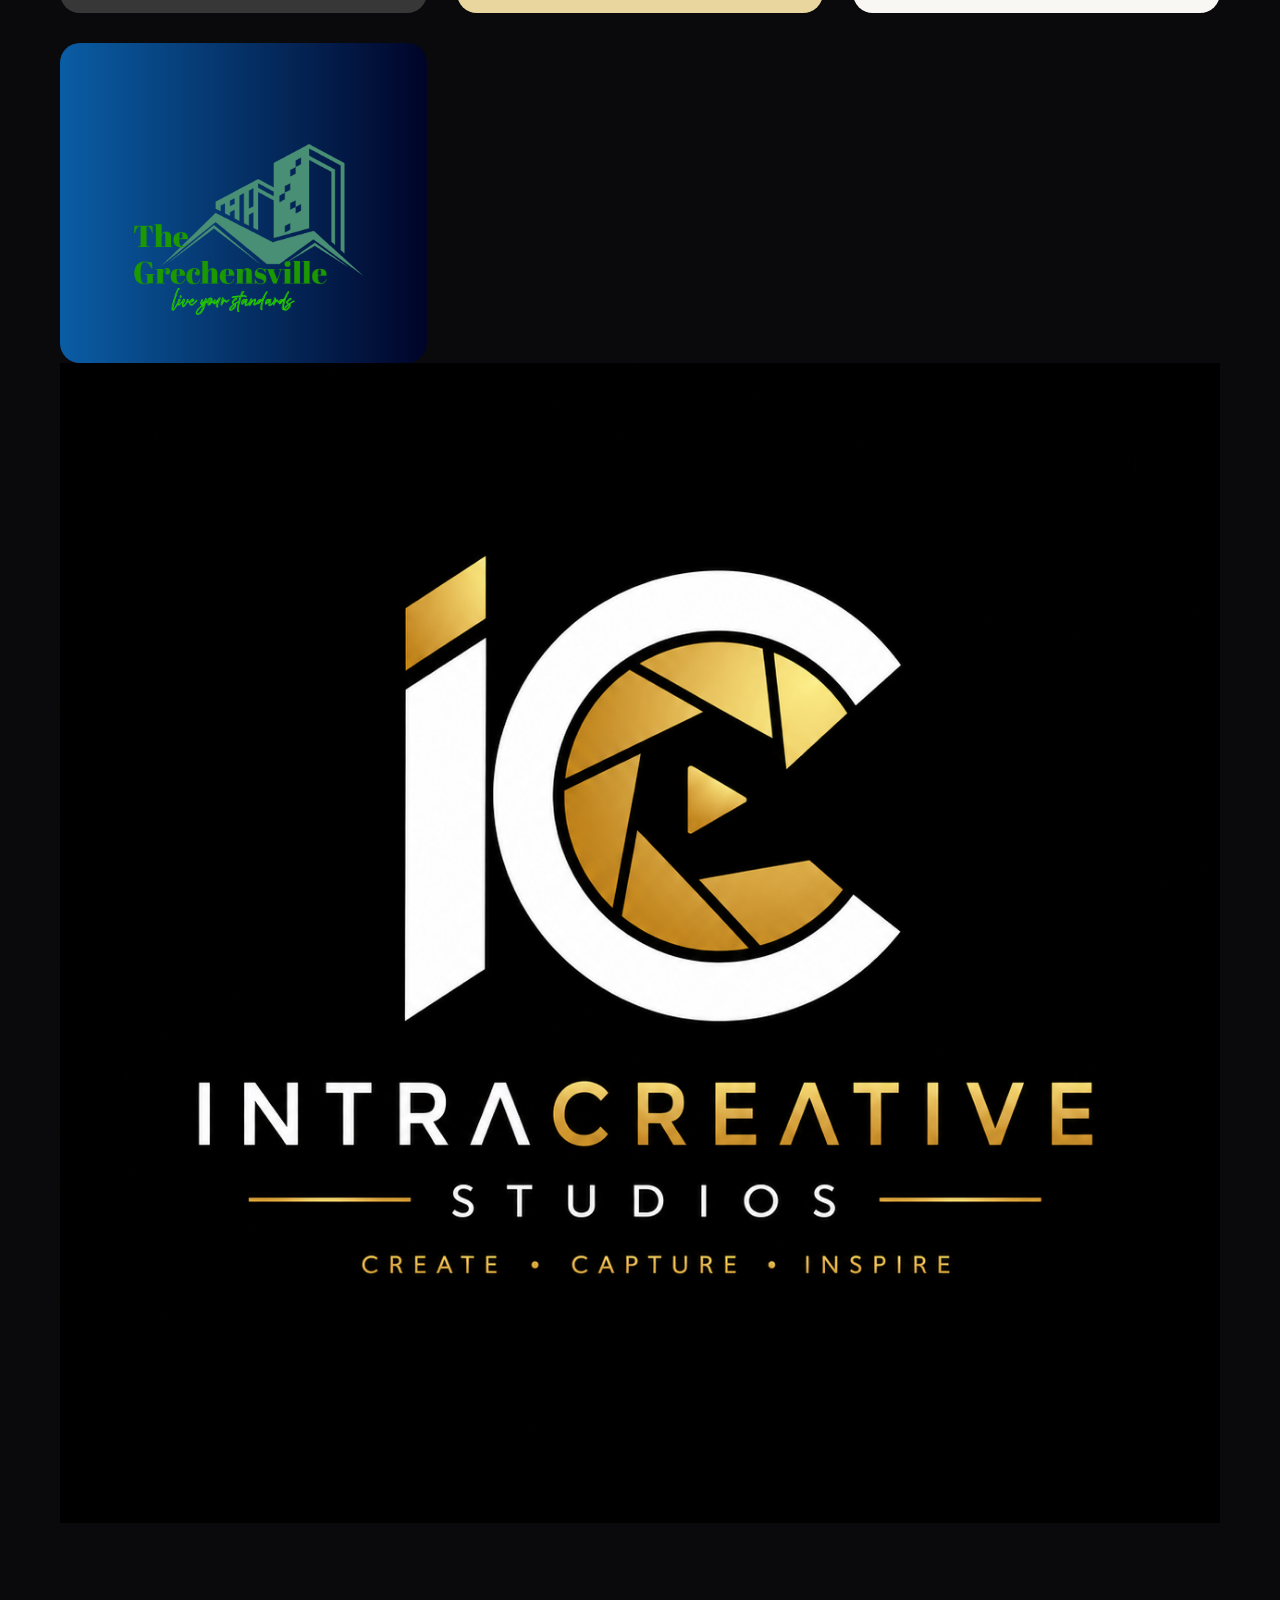
==== commit 910a0a8b: "Initial commit - IntraCreativeStudios Website" ====
--- a/branding.html
+++ b/branding.html
@@ -20,7 +20,7 @@
     <link rel="preconnect" href="https://fonts.gstatic.com" crossorigin />
 
     <link
-      href="https://fonts.googleapis.com/css2?family=Inter:wght@300;400;500;600;700&family=Space+Grotesk:wght@400;500;700&display=swap"
+      href="https://fonts.googleapis.com/css2?family=Archivo:wght@500;600;700;800;900&family=Inter:wght@300;400;500;600;700&family=Space+Grotesk:wght@500;600;700&display=swap"
       rel="stylesheet"
     />
 
@@ -42,17 +42,11 @@
 
   <div class="loader-content">
 
-    <h1 class="loader-title">
-
-      INTRA
-
-    </h1>
-
-    <p class="loader-subtitle">
-
-      Creative Studios
-
-    </p>
+    <img
+      src="assets/images/logo.jpg"
+      alt="Intra Creative Studios Logo"
+      class="loader-logo"
+    />
 
     <div class="loader-spinner"></div>
 
@@ -74,9 +68,11 @@
         <div class="container">
           <div class="logo">
             <a href="index.html">
-              <span>INTRA</span>
-
-              Creative Studios
+              <img
+                src="assets/images/logo.jpg"
+                alt="Intra Creative Studios Logo"
+                class="site-logo"
+              />
             </a>
           </div>
 
--- a/css/style.css
+++ b/css/style.css
@@ -22,33 +22,41 @@
             2. CSS VARIABLES
 =====================================================*/
 :root {
-  /* Brand Colors */
-  --primary-color: #4f8cff;
-  --primary-hover: #72a7ff;
+  /* Brand Colors — Blue / Black / Red */
+  --primary-color: #3861fb; /* structural blue: links, icons, secondary accents */
+  --primary-hover: #5b7dff;
+
+  --accent-red: #e12a3d; /* signal red: CTAs, highlights, signature marks */
+  --accent-red-hover: #ff4054;
+
+  --navy: #0d1b42; /* deep blue band, used to break up sections */
+  --navy-soft: #13234f;
 
   /* Background Colors */
-  --background-color: #0b0b0f;
-  --surface-color: #14141a;
+  --background-color: #0a0a0d;
+  --surface-color: #131318;
 
   /* Text Colors */
-  --text-color: #ffffff;
-  --text-muted: #c7cbd6;
+  --text-color: #f5f5f2;
+  --text-muted: #a3a6b3;
 
   /* Borders */
-  --border-color: #2a2a35;
+  --border-color: #262b3a;
 
   /* Container */
   --container-width: 1200px;
 
   /* Typography */
-  --heading-font: "Space Grotesk", sans-serif;
+  --heading-font: "Archivo", sans-serif;
+  --label-font: "Space Grotesk", sans-serif;
   --body-font: "Inter", sans-serif;
 
   /* Transition */
   --transition: all 0.3s ease;
 
   /* Border Radius */
-  --radius: 12px;
+  --radius: 6px;
+  --radius-lg: 10px;
 }
 /*=====================================================
             3. GLOBAL STYLES
@@ -100,10 +108,11 @@
 
 nav {
   padding: 20px 0;
-  background: rgba(11, 11, 15, 0.75);
+  background: rgba(10, 10, 13, 0.8);
   backdrop-filter: blur(18px);
   -webkit-backdrop-filter: blur(18px);
   border-bottom: 1px solid rgba(255, 255, 255, 0.08);
+  box-shadow: inset 0 2px 0 var(--accent-red);
 }
 
 nav .container {
@@ -173,30 +182,34 @@
 }
 
 .btn-primary {
+  position: relative;
   display: inline-flex;
   align-items: center;
   justify-content: center;
 
-  padding: 16px 34px;
-
-  background: var(--primary-color);
+  padding: 16px 36px;
+
+  background: var(--accent-red);
   color: #fff;
 
-  border-radius: 20px;
-
-  font-weight: 6000;
-  font-size: 1rem;
+  border-radius: var(--radius);
+
+  font-family: var(--heading-font);
+  font-weight: 700;
+  font-size: 0.98rem;
+  letter-spacing: 0.02em;
 
   transition: var(--transition);
 
   cursor: pointer;
-  border: 1px solid transparent;
+  border: 1px solid var(--accent-red);
 }
 
 .btn-primary:hover {
-  background: var(--primary-hover);
-  transform: translateY(-5px);
-  box-shadow: 0 15px 35px rgba(79, 140, 255, 0.35);
+  background: var(--accent-red-hover);
+  border-color: var(--accent-red-hover);
+  transform: translateY(-3px);
+  box-shadow: 0 15px 35px rgba(225, 42, 61, 0.35);
 }
 
 .btn-secondary {
@@ -204,23 +217,26 @@
   align-items: center;
   justify-content: center;
 
-  padding: 16px 34px;
+  padding: 16px 36px;
 
   border: 1px solid var(--border-color);
 
   color: var(--text-color);
 
-  border-radius: 50px;
-
+  border-radius: var(--radius);
+
+  font-family: var(--heading-font);
   font-weight: 600;
-  font-size: 1rem;
+  font-size: 0.98rem;
+  letter-spacing: 0.02em;
 
   transition: var(--transition);
 }
 
 .btn-secondary:hover {
-  background: var(--surface-color);
+  background: rgba(56, 97, 251, 0.08);
   border-color: var(--primary-color);
+  color: var(--text-color);
 }
 
 /*=====================================================
@@ -245,25 +261,89 @@
   width: 500px;
   height: 500px;
 
-  background: rgba(79, 140, 255, 0.15);
+  background: rgba(56, 97, 251, 0.16);
 
   filter: blur(120px);
 
-  top: 10%;
-  right: 5%;
+  top: 8%;
+  right: 3%;
 
   border-radius: 50%;
 
   z-index: -1;
 }
 
+.hero::after {
+  content: "";
+
+  position: absolute;
+
+  width: 380px;
+  height: 380px;
+
+  background: rgba(225, 42, 61, 0.13);
+
+  filter: blur(110px);
+
+  bottom: 5%;
+  left: 2%;
+
+  border-radius: 50%;
+
+  z-index: -1;
+}
+
+/* SIGNATURE — print registration / crop-mark frame,
+   used on portfolio & feature imagery throughout the site */
+.crop-frame {
+  position: relative;
+}
+
+.crop-frame::before,
+.crop-frame::after {
+  content: "";
+  position: absolute;
+  width: 26px;
+  height: 26px;
+  border: 2px solid var(--accent-red);
+  z-index: 3;
+  transition: var(--transition);
+}
+
+.crop-frame::before {
+  top: -10px;
+  left: -10px;
+  border-right: none;
+  border-bottom: none;
+}
+
+.crop-frame::after {
+  bottom: -10px;
+  right: -10px;
+  border-left: none;
+  border-top: none;
+}
+
 .hero-tag {
+  display: inline-flex;
+  align-items: center;
+  gap: 10px;
+
   color: var(--primary-color);
+  font-family: var(--label-font);
   font-size: 0.9rem;
   font-weight: 600;
   letter-spacing: 3px;
   text-transform: uppercase;
   margin-bottom: 20px;
+}
+
+.hero-tag::before {
+  content: "";
+  width: 10px;
+  height: 10px;
+  background: var(--accent-red);
+  flex-shrink: 0;
 }
 
 .hero h1 {
@@ -312,7 +392,7 @@
   width: 420px;
   height: 500px;
 
-  border-radius: 24px;
+  border-radius: var(--radius-lg);
 
   overflow: hidden;
 
@@ -364,7 +444,7 @@
 
   object-fit: cover;
 
-  border-radius: 28px;
+  border-radius: var(--radius-lg);
 
   box-shadow: 0 25px 60px rgba(0, 0, 0, 0.45);
 
@@ -381,7 +461,12 @@
 }
 
 .section-tag {
+  display: inline-flex;
+  align-items: center;
+  gap: 10px;
+
   color: var(--primary-color);
+  font-family: var(--label-font);
   font-size: 0.9rem;
   font-weight: 600;
   letter-spacing: 3px;
@@ -389,6 +474,14 @@
   margin-bottom: 20px;
 }
 
+.section-tag::before {
+  content: "";
+  width: 10px;
+  height: 10px;
+  background: var(--accent-red);
+  flex-shrink: 0;
+}
+
 .about-text h2 {
   font-family: var(--heading-font);
 
@@ -423,6 +516,8 @@
 =====================================================*/
 .services {
   padding: 120px 0;
+  background: var(--navy);
+  position: relative;
 }
 
 .section-header {
@@ -452,13 +547,13 @@
 }
 
 .service-card {
-  background: var(--surface-color);
+  background: var(--background-color);
 
   border: 1px solid var(--border-color);
 
   padding: 40px;
 
-  border-radius: 24px;
+  border-radius: var(--radius-lg);
 
   transition: var(--transition);
 }
@@ -515,15 +610,15 @@
   content: "✓";
   position: absolute;
   left: 0;
-  color: var(--primary-color);
+  color: var(--accent-red);
 }
 
 .service-card:hover {
   transform: translateY(-10px);
 
-  border-color: var(--primary-color);
-
-  box-shadow: 0 20px 40px rgba(79, 140, 255, 0.15);
+  border-color: var(--accent-red);
+
+  box-shadow: 0 20px 40px rgba(225, 42, 61, 0.15);
 }
 
 .service-icon {
@@ -548,6 +643,7 @@
 
 .service-card.active .service-toggle {
   transform: rotate(180deg);
+  color: var(--accent-red);
 }
 
 /*=====================================================
@@ -585,7 +681,9 @@
 
   padding: 14px 28px;
 
-  border-radius: 50px;
+  border-radius: var(--radius);
+
+  font-family: var(--label-font);
 
   font-weight: 600;
 
@@ -595,9 +693,9 @@
 .portfolio-navigation a:hover {
   color: white;
 
-  background: var(--primary-color);
-
-  border-color: var(--primary-color);
+  background: var(--accent-red);
+
+  border-color: var(--accent-red);
 
   transform: translateY(-3px);
 }
@@ -621,7 +719,7 @@
 
   padding: 45px;
 
-  border-radius: 24px;
+  border-radius: var(--radius-lg);
 
   transition: var(--transition);
 
@@ -631,9 +729,9 @@
 .portfolio-category-card:hover {
   transform: translateY(-10px);
 
-  border-color: var(--primary-color);
-
-  box-shadow: 0 20px 40px rgba(79, 140, 255, 0.15);
+  border-color: var(--accent-red);
+
+  box-shadow: 0 20px 40px rgba(225, 42, 61, 0.15);
 }
 
 /* Icons */
@@ -673,21 +771,25 @@
 
   color: white;
 
-  background: var(--primary-color);
+  background: var(--accent-red);
 
   padding: 14px 30px;
 
-  border-radius: 50px;
-
-  font-weight: 600;
+  border-radius: var(--radius);
+
+  font-family: var(--heading-font);
+
+  font-weight: 700;
 
   transition: var(--transition);
 }
 
 .portfolio-btn:hover {
+  background: var(--accent-red-hover);
+
   transform: translateY(-3px);
 
-  box-shadow: 0 12px 25px rgba(79, 140, 255, 0.25);
+  box-shadow: 0 12px 25px rgba(225, 42, 61, 0.3);
 }
 
 /*=====================================================
@@ -1252,6 +1354,7 @@
 
 .why-us-section {
   padding: 100px 0;
+  background: var(--navy);
 }
 
 /* WHY US GRID */
@@ -1275,7 +1378,7 @@
 
   padding: 45px 35px;
 
-  border-radius: 20px;
+  border-radius: var(--radius-lg);
 
   text-align: left;
 
@@ -1293,7 +1396,9 @@
 .why-us-card:hover {
   transform: translateY(-8px);
 
-  box-shadow: 0 25px 50px rgba(0, 0, 0, 0.12);
+  box-shadow: 0 25px 50px rgba(0, 0, 0, 0.25);
+
+  border-color: var(--accent-red);
 }
 
 /* ==================================
@@ -1301,25 +1406,31 @@
 ================================== */
 
 .why-us-number {
+  font-family: var(--heading-font);
+
   font-size: 50px;
 
+  font-weight: 800;
+
+  color: rgba(225, 42, 61, 0.2);
+
+  margin-bottom: 20px;
+
+  line-height: 1;
+}
+
+/* CARD TITLE */
+
+.why-us-card h3 {
+  font-family: var(--heading-font);
+
+  color: #101014;
+
+  font-size: 24px;
+
+  margin-bottom: 15px;
+
   font-weight: 700;
-
-  color: rgba(0, 0, 0, 0.15);
-
-  margin-bottom: 20px;
-
-  line-height: 1;
-}
-
-/* CARD TITLE */
-
-.why-us-card h3 {
-  font-size: 24px;
-
-  margin-bottom: 15px;
-
-  font-weight: 600;
 }
 /* CARD DESCRIPTION */
 
@@ -1328,7 +1439,7 @@
 
   line-height: 1.8;
 
-  color: #666;
+  color: #555a68;
 }
 
 /* ==================================
@@ -1364,7 +1475,7 @@
 
   height: 100%;
 
-  background: rgba(0, 0, 0, 0.12);
+  background: rgba(56, 97, 251, 0.35);
 }
 
 /* PROCESS CARD */
@@ -1396,9 +1507,11 @@
 
   border-radius: 50%;
 
-  background: #111;
+  background: var(--primary-color);
 
   color: #fff;
+
+  font-family: var(--heading-font);
 
   font-size: 22px;
 
@@ -1416,7 +1529,7 @@
 
   padding: 30px 35px;
 
-  border-radius: 18px;
+  border-radius: var(--radius-lg);
 
   border: 1px solid rgba(0, 0, 0, 0.08);
 
@@ -1430,12 +1543,18 @@
 .process-content:hover {
   transform: translateX(10px);
 
-  box-shadow: 0 20px 40px rgba(0, 0, 0, 0.12);
+  box-shadow: 0 20px 40px rgba(225, 42, 61, 0.18);
+
+  border-color: var(--accent-red);
 }
 
 /* TITLE */
 
 .process-content h3 {
+  font-family: var(--heading-font);
+
+  color: #101014;
+
   font-size: 25px;
 
   margin-bottom: 15px;
@@ -1457,6 +1576,37 @@
 
 .testimonials-section {
   padding: 100px 0;
+  background: var(--navy);
+}
+
+/* TRUST STATEMENT */
+
+.trust-statement {
+  position: relative;
+
+  max-width: 780px;
+
+  margin: 60px auto 0;
+
+  padding: 45px 50px;
+
+  background: var(--background-color);
+
+  border: 1px solid var(--border-color);
+
+  border-top: 3px solid var(--accent-red);
+
+  border-radius: var(--radius);
+
+  text-align: center;
+}
+
+.trust-statement p {
+  font-size: 1.15rem;
+
+  line-height: 1.8;
+
+  color: var(--text-muted);
 }
 
 /* TESTIMONIAL GRID */
@@ -1555,6 +1705,8 @@
 /* CONTACT INFORMATION */
 
 .contact-info h2 {
+  font-family: var(--heading-font);
+
   font-size: 45px;
 
   line-height: 1.2;
@@ -1563,7 +1715,7 @@
 }
 
 .contact-info > p {
-  color: #666;
+  color: var(--text-muted);
 
   line-height: 1.8;
 
@@ -1581,13 +1733,17 @@
 }
 
 .contact-item h3 {
+  font-family: var(--heading-font);
+
+  color: var(--primary-color);
+
   font-size: 18px;
 
   margin-bottom: 8px;
 }
 
 .contact-item p {
-  color: #666;
+  color: var(--text-muted);
 }
 
 /* CONTACT FORM AREA */
@@ -1597,9 +1753,10 @@
 
   padding: 45px;
 
-  border-radius: 20px;
+  border-radius: var(--radius-lg);
 
   border: 1px solid rgba(0, 0, 0, 0.08);
+  border-top: 3px solid var(--accent-red);
 }
 
 /* FORM GROUP */
@@ -1641,7 +1798,7 @@
 .form-group input:focus,
 .form-group select:focus,
 .form-group textarea:focus {
-  border-color: #111;
+  border-color: var(--primary-color);
 }
 
 /* TEXTAREA */
@@ -1659,12 +1816,16 @@
 
   border: none;
 
-  border-radius: 10px;
-
-  background: #111;
+  border-radius: var(--radius);
+
+  background: var(--accent-red);
 
   color: white;
 
+  font-family: var(--heading-font);
+
+  font-weight: 700;
+
   font-size: 16px;
 
   cursor: pointer;
@@ -1673,7 +1834,11 @@
 }
 
 .contact-form button:hover {
+  background: var(--accent-red-hover);
+
   transform: translateY(-3px);
+
+  box-shadow: 0 15px 30px rgba(225, 42, 61, 0.3);
 }
 /*=====================================================
            12. FOOTER
@@ -1683,11 +1848,13 @@
 ================================== */
 
 .footer {
-  background: #111111;
+  background: var(--navy);
 
   color: white;
 
   padding: 80px 0 30px;
+
+  border-top: 3px solid var(--accent-red);
 }
 
 /* FOOTER GRID */
@@ -1703,6 +1870,8 @@
 /* BRAND */
 
 .footer-brand h2 {
+  font-family: var(--heading-font);
+
   font-size: 30px;
 
   margin-bottom: 20px;
@@ -1719,6 +1888,10 @@
 /* FOOTER TITLES */
 
 .footer h3 {
+  font-family: var(--heading-font);
+
+  color: var(--primary-color);
+
   font-size: 18px;
 
   margin-bottom: 20px;
@@ -1747,7 +1920,7 @@
 }
 
 .footer-links a:hover {
-  color: white;
+  color: var(--accent-red-hover);
 
   padding-left: 5px;
 }
@@ -1944,23 +2117,27 @@
 
   text-decoration: none;
 
-  background: white;
-
-  color: #111827;
+  background: var(--accent-red);
+
+  color: white;
 
   padding: 18px 40px;
 
-  border-radius: 50px;
-
-  font-weight: 600;
+  border-radius: var(--radius);
+
+  font-family: var(--heading-font);
+
+  font-weight: 700;
 
   transition: 0.35s ease;
 }
 
 .success-button:hover {
+  background: var(--accent-red-hover);
+
   transform: translateY(-5px);
 
-  box-shadow: 0 20px 35px rgba(0, 0, 0, 0.25);
+  box-shadow: 0 20px 35px rgba(225, 42, 61, 0.3);
 }
 
 /* ==========================================
@@ -1978,7 +2155,7 @@
 
   height: 100vh;
 
-  background: #0f172a;
+  background: var(--background-color);
 
   display: flex;
 
@@ -1997,26 +2174,31 @@
   text-align: center;
 }
 
-.loader-title {
-  font-size: 4rem;
-
-  font-weight: 700;
-
-  color: #ffffff;
-
-  letter-spacing: 8px;
-
-  margin-bottom: 10px;
-}
-
-.loader-subtitle {
-  color: #d1d5db;
-
-  font-size: 1.2rem;
-
-  letter-spacing: 3px;
-
-  margin-bottom: 40px;
+.loader-logo {
+  height: 90px;
+
+  width: auto;
+
+  display: block;
+
+  margin: 0 auto 30px;
+
+  border-radius: 12px;
+
+  animation: loaderLogoPulse 1.8s ease-in-out infinite;
+}
+
+@keyframes loaderLogoPulse {
+  0%,
+  100% {
+    opacity: 1;
+    transform: scale(1);
+  }
+
+  50% {
+    opacity: 0.75;
+    transform: scale(0.96);
+  }
 }
 
 .loader-spinner {
@@ -2026,7 +2208,7 @@
 
   border: 4px solid rgba(255, 255, 255, 0.15);
 
-  border-top: 4px solid #ffffff;
+  border-top: 4px solid var(--accent-red);
 
   border-radius: 50%;
 
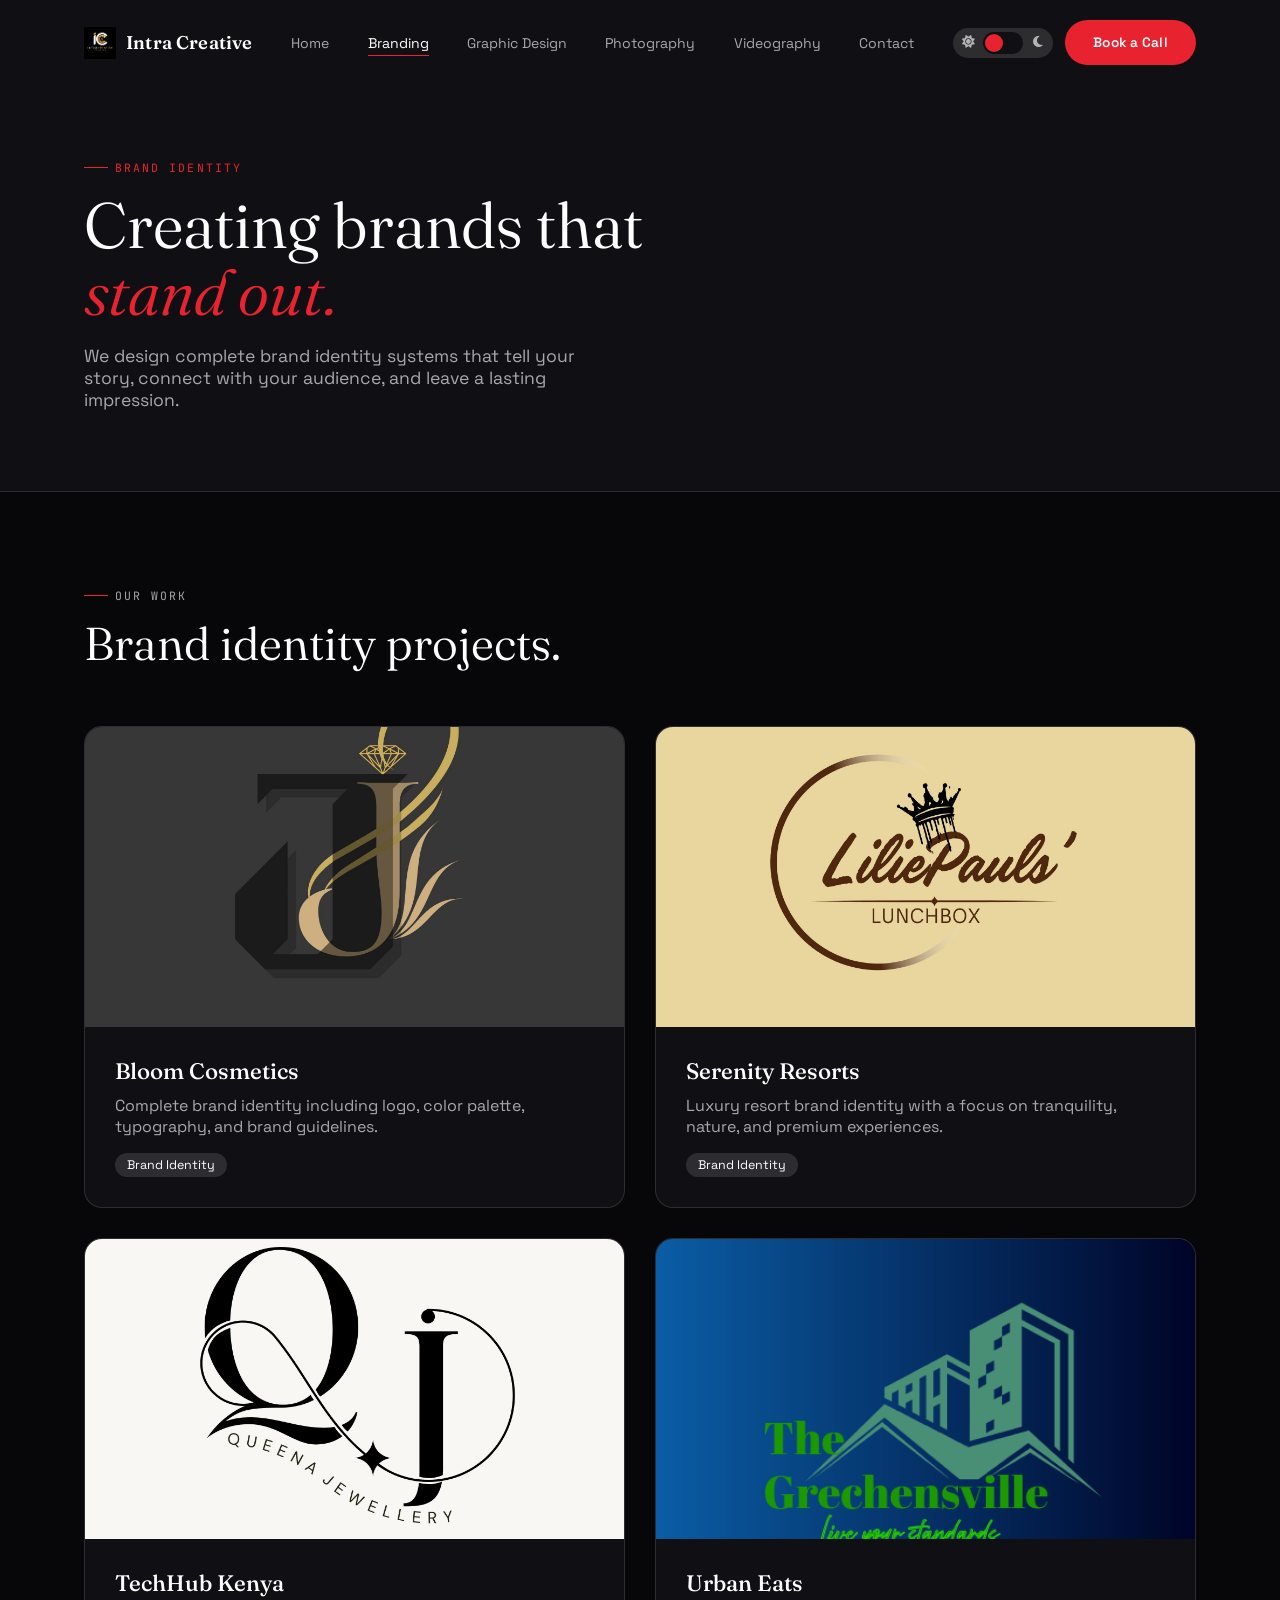
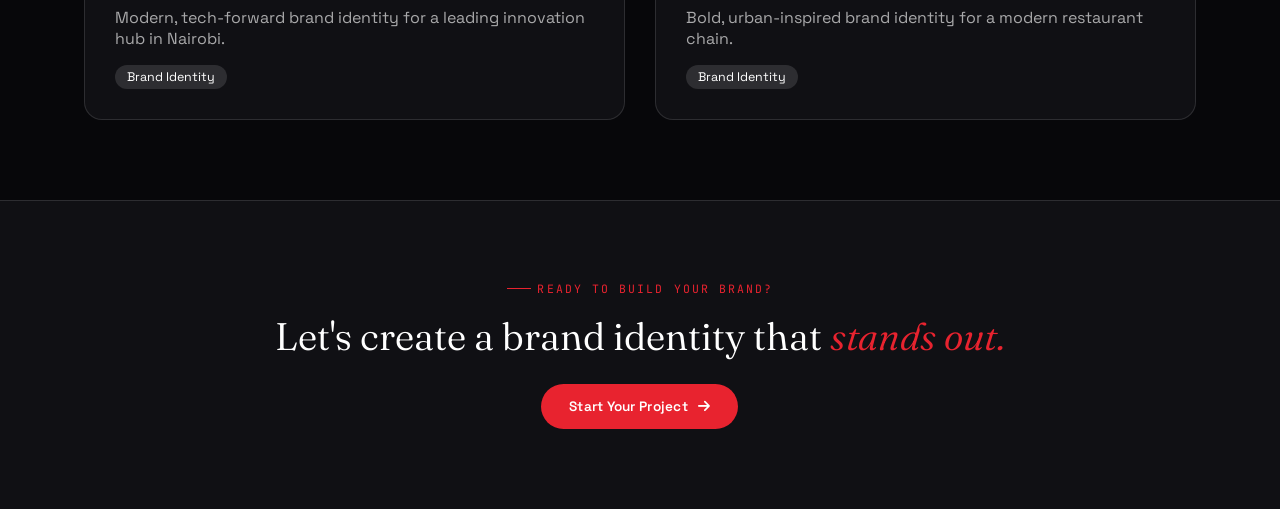
==== commit 724c31a1: "Initial intracreative studio" ====
--- a/branding.html
+++ b/branding.html
@@ -2,451 +2,286 @@
 <html lang="en">
   <head>
     <meta charset="UTF-8" />
-
     <meta name="viewport" content="width=device-width, initial-scale=1.0" />
-
+    <title>Brand Identity | Intra Creative Studios</title>
     <meta
       name="description"
-      content="Intra Creative Studios Brand Identity and Logo Design portfolio."
+      content="Professional brand identity design services including logo design, brand colors, and complete visual identity systems."
     />
-    <link rel="icon" href="assets/icons/favicon.ico" type="image/x-icon">
-
-    <title>Brand Identity | Intra Creative Studios</title>
-
-    <!-- Google Fonts -->
 
     <link rel="preconnect" href="https://fonts.googleapis.com" />
-
     <link rel="preconnect" href="https://fonts.gstatic.com" crossorigin />
-
     <link
-      href="https://fonts.googleapis.com/css2?family=Archivo:wght@500;600;700;800;900&family=Inter:wght@300;400;500;600;700&family=Space+Grotesk:wght@500;600;700&display=swap"
+      href="https://fonts.googleapis.com/css2?family=Fraunces:ital,opsz,wght@0,9..144,300..900;1,9..144,300..900&family=Space+Grotesk:wght@400;500;600;700&family=JetBrains+Mono:wght@400;500&display=swap"
       rel="stylesheet"
     />
-
-    <!-- CSS -->
-
+    <link
+      rel="stylesheet"
+      href="https://cdnjs.cloudflare.com/ajax/libs/font-awesome/6.5.0/css/all.min.css"
+    />
     <link rel="stylesheet" href="css/style.css" />
-
     <link rel="stylesheet" href="css/animations.css" />
-
     <link rel="stylesheet" href="css/responsive.css" />
+    <link rel="icon" type="image/x-icon" href="assets/icons/favicon.ico" />
   </head>
-
   <body>
-    <!-- ==================================
-     WEBSITE LOADER
-================================== -->
-
-<div id="loader">
-
-  <div class="loader-content">
-
-    <img
-      src="assets/images/logo.jpg"
-      alt="Intra Creative Studios Logo"
-      class="loader-logo"
-    />
-
-    <div class="loader-spinner"></div>
-
-    <p class="loader-loading-text">
-
-      Loading...
-
-    </p>
-
-  </div>
-
-</div>
-    <!-- =========================
-        HEADER
-========================= -->
-
-    <header>
-      <nav>
-        <div class="container">
-          <div class="logo">
-            <a href="index.html">
-              <img
-                src="assets/images/logo.jpg"
-                alt="Intra Creative Studios Logo"
-                class="site-logo"
-              />
-            </a>
-          </div>
-
-          <ul class="nav-links">
-            <li>
-              <a href="index.html#hero"> Home </a>
-            </li>
-
-            <li>
-              <a href="index.html#about"> About </a>
-            </li>
-
-            <li>
-              <a href="index.html#services"> Services </a>
-            </li>
-
-            <li>
-              <a href="index.html#portfolio"> Portfolio </a>
-            </li>
-
-            <li>
-              <a href="index.html#contact"> Contact </a>
-            </li>
-          </ul>
-
-          <a href="index.html#contact" class="btn-primary"> Start a Project </a>
+    <div id="scroll-progress"></div>
+
+    <header id="site-header">
+      <nav class="container">
+        <a href="index.html" class="logo">
+          <img
+            src="assets/images/branding/logos/logo.png"
+            alt="Intra Creative Studios"
+          />
+          <span>Intra Creative</span>
+        </a>
+        <button class="hamburger" id="hamburger" aria-label="Toggle menu">
+          <span></span><span></span><span></span>
+        </button>
+        <ul class="nav-links" id="navLinks">
+          <li><a href="index.html">Home</a></li>
+          <li><a href="branding.html" class="active">Branding</a></li>
+          <li><a href="graphic-design.html">Graphic Design</a></li>
+          <li><a href="photography.html">Photography</a></li>
+          <li><a href="videography.html">Videography</a></li>
+          <li><a href="index.html#contact">Contact</a></li>
+          <li class="nav-cta nav-cta-mobile">
+            <button class="btn btn-primary" id="bookCallBtn">
+              Book a Call
+            </button>
+          </li>
+        </ul>
+        <div style="display: flex; align-items: center; gap: 12px">
+          <button
+            class="theme-toggle"
+            id="themeToggle"
+            aria-label="Toggle theme"
+          >
+            <span class="icon-wrap"><i class="fas fa-sun"></i></span>
+            <span class="toggle-track"><span class="toggle-thumb"></span></span>
+            <span class="icon-wrap"><i class="fas fa-moon"></i></span>
+          </button>
+          <button
+            class="btn btn-primary nav-cta-desktop"
+            id="bookCallBtnDesktop"
+          >
+            Book a Call
+          </button>
         </div>
       </nav>
     </header>
 
-    <main>
-      <!-- =========================
-       BRANDING HERO
-========================= -->
-
-      <section class="portfolio-page-hero">
-        <div class="container">
-          <p class="section-tag">BRAND IDENTITY</p>
-
-          <h1>We Build Brands People Remember.</h1>
-
-          <p>
-            From logos to complete visual identity systems, we help businesses
-            create a strong and consistent brand presence.
-          </p>
+    <section
+      class="page-hero"
+      style="
+        padding-top: 160px;
+        padding-bottom: 80px;
+        background: var(--bg-secondary);
+        border-bottom: 1px solid var(--border-color);
+      "
+    >
+      <div class="container">
+        <p class="eyebrow">Brand Identity</p>
+        <h1
+          style="
+            font-family: &quot;Fraunces&quot;, serif;
+            font-weight: 340;
+            font-size: clamp(2.4rem, 5vw, 4rem);
+            line-height: 1.05;
+            margin: 16px 0 20px;
+            max-width: 16ch;
+          "
+        >
+          Creating brands that
+          <em style="color: var(--accent); font-style: italic">stand out.</em>
+        </h1>
+        <p
+          style="
+            color: var(--text-secondary);
+            max-width: 48ch;
+            font-size: 1.1rem;
+          "
+        >
+          We design complete brand identity systems that tell your story,
+          connect with your audience, and leave a lasting impression.
+        </p>
+      </div>
+    </section>
+
+    <section style="padding: 80px 0">
+      <div class="container">
+        <div class="section-head reveal-up">
+          <p class="eyebrow">Our Work</p>
+          <h2>Brand identity projects.</h2>
         </div>
-      </section>
-
-      <!-- =========================
-      BRAND SERVICES
-========================= -->
-
-     <section class="portfolio-services">
-  <div class="container">
-
-    <div class="portfolio-service-grid">
-
-      <!-- Logo Design -->
-      <div class="portfolio-service-card active" data-gallery="logo-gallery">
-
-        <div class="category-icon">🎨</div>
-
-        <h3>Logo Design</h3>
-
-        <p>
-          Creative logos designed to represent your brand's personality and values.
+        <div class="portfolio-grid">
+          <div class="portfolio-item">
+            <div class="portfolio-image">
+              <img
+                src="assets/images/branding/logos/logo-01.jpg"
+                alt="Bloom Cosmetics"
+              />
+            </div>
+            <div style="padding: 30px">
+              <h3
+                style="
+                  font-family: &quot;Fraunces&quot;, serif;
+                  font-size: 1.4rem;
+                  font-weight: 500;
+                "
+              >
+                Bloom Cosmetics
+              </h3>
+              <p style="color: var(--text-secondary); margin: 10px 0 16px">
+                Complete brand identity including logo, color palette,
+                typography, and brand guidelines.
+              </p>
+              <span
+                style="
+                  display: inline-block;
+                  background: var(--border-color);
+                  padding: 4px 12px;
+                  border-radius: 100px;
+                  font-size: 0.78rem;
+                "
+                >Brand Identity</span
+              >
+            </div>
+          </div>
+
+          <div class="portfolio-item">
+            <div class="portfolio-image">
+              <img
+                src="assets/images/branding/logos/logo-02.jpg"
+                alt="Serenity Resorts"
+              />
+            </div>
+            <div style="padding: 30px">
+              <h3
+                style="
+                  font-family: &quot;Fraunces&quot;, serif;
+                  font-size: 1.4rem;
+                  font-weight: 500;
+                "
+              >
+                Serenity Resorts
+              </h3>
+              <p style="color: var(--text-secondary); margin: 10px 0 16px">
+                Luxury resort brand identity with a focus on tranquility,
+                nature, and premium experiences.
+              </p>
+              <span
+                style="
+                  display: inline-block;
+                  background: var(--border-color);
+                  padding: 4px 12px;
+                  border-radius: 100px;
+                  font-size: 0.78rem;
+                "
+                >Brand Identity</span
+              >
+            </div>
+          </div>
+
+          <div class="portfolio-item">
+            <div class="portfolio-image">
+              <img
+                src="assets/images/branding/logos/logo-03.jpg"
+                alt="TechHub Kenya"
+              />
+            </div>
+            <div style="padding: 30px">
+              <h3
+                style="
+                  font-family: &quot;Fraunces&quot;, serif;
+                  font-size: 1.4rem;
+                  font-weight: 500;
+                "
+              >
+                TechHub Kenya
+              </h3>
+              <p style="color: var(--text-secondary); margin: 10px 0 16px">
+                Modern, tech-forward brand identity for a leading innovation hub
+                in Nairobi.
+              </p>
+              <span
+                style="
+                  display: inline-block;
+                  background: var(--border-color);
+                  padding: 4px 12px;
+                  border-radius: 100px;
+                  font-size: 0.78rem;
+                "
+                >Brand Identity</span
+              >
+            </div>
+          </div>
+
+          <div class="portfolio-item">
+            <div class="portfolio-image">
+              <img
+                src="assets/images/branding/logos/logo-04.jpg"
+                alt="Urban Eats"
+              />
+            </div>
+            <div style="padding: 30px">
+              <h3
+                style="
+                  font-family: &quot;Fraunces&quot;, serif;
+                  font-size: 1.4rem;
+                  font-weight: 500;
+                "
+              >
+                Urban Eats
+              </h3>
+              <p style="color: var(--text-secondary); margin: 10px 0 16px">
+                Bold, urban-inspired brand identity for a modern restaurant
+                chain.
+              </p>
+              <span
+                style="
+                  display: inline-block;
+                  background: var(--border-color);
+                  padding: 4px 12px;
+                  border-radius: 100px;
+                  font-size: 0.78rem;
+                "
+                >Brand Identity</span
+              >
+            </div>
+          </div>
+        </div>
+      </div>
+    </section>
+
+    <section
+      style="
+        padding: 80px 0;
+        background: var(--bg-secondary);
+        border-top: 1px solid var(--border-color);
+      "
+    >
+      <div class="container" style="text-align: center">
+        <p class="eyebrow" style="justify-content: center">
+          Ready to Build Your Brand?
         </p>
-
-        <a href="#logo-gallery" class="portfolio-btn">
-          View Logo Projects →
-        </a>
-
+        <h2
+          style="
+            font-family: &quot;Fraunces&quot;, serif;
+            font-weight: 340;
+            font-size: clamp(1.8rem, 3vw, 2.6rem);
+            margin: 16px 0 24px;
+          "
+        >
+          Let's create a brand identity that
+          <em style="color: var(--accent); font-style: italic">stands out.</em>
+        </h2>
+        <a href="index.html#contact" class="btn btn-primary"
+          >Start Your Project <i class="fas fa-arrow-right"></i
+        ></a>
       </div>
-
-      <!-- Brand Mockups -->
-      <div class="portfolio-service-card" data-gallery="mockup-gallery">
-
-        <div class="category-icon">🖥️</div>
-
-        <h3>Brand Mockups</h3>
-
-        <p>
-          Realistic presentations that show how a brand comes to life across different products and environments.
-        </p>
-
-        <a href="#mockup-gallery" class="portfolio-btn">
-          View Mockups →
-        </a>
-
-      </div>
-
-    </div>
-
-  </div>
-</section>
-
-      <!-- =========================
-       LOGO GALLERY
-========================= -->
-
-      <section
-id="logo-gallery"
-class="portfolio-gallery active-gallery">
-        <div class="container">
-          <div class="section-header">
-            <p class="section-tag">LOGO DESIGN PROJECTS</p>
-
-            <h2>Selected Brand Identity Works</h2>
-          </div>
-
-          <div class="gallery-grid">
-
-
-  <div class="gallery-item">
-
-
-<img 
-src="assets/images/branding/logos/logo-01.jpg"
-alt="Double J Logo Design">
-
-
-<div class="gallery-overlay">
-
-<span>
-Brand Identity
-</span>
-
-<h3>
-Double J Logo
-</h3>
-
-
-</div>
-
-
-</div>
-
-
-  <div class="gallery-item">
-    <img src="assets/images/branding/logos/logo-02.jpg" 
-    alt="Brand Identity LilliePauls Lunchbox Logo">
-    <div class="gallery-overlay">
-
-<span>
-Brand Identity
-</span>
-
-<h3>
-LilliePauls LunchBox Logo
-</h3>
-
-
-</div>
-
-  </div>
-
-
-  <div class="gallery-item">
-    <img src="assets/images/branding/logos/logo-03.jpg" 
-    alt="Brand Identity Jewellery Brand">
-    <div class="gallery-overlay">
-
-<span>
-Brand Identity
-</span>
-
-<h3>
-Jewellery Brand Logo
-</h3>
-
-
-</div>
-  </div>
-
-
-  <div class="gallery-item">
-    <img src="assets/images/branding/logos/logo-04.jpg" 
-    alt="Brand Identity Greechensville Home">
-    <div class="gallery-overlay">
-
-<span>
-Brand Identity
-</span>
-
-<h3>
-Greechensville Home Logo
-</h3>
-
-</div>
-  </div>
-
-</div>
-
-<div class="gallery-item">
-    <img src="assets/images/branding/logos/logo-05.jpg" 
-    alt="IntraCreative studio">
-    <div class="gallery-overlay">
-
-<span>
-Brand Identity
-</span>
-
-<h3>
-IntraCreative studio
-</h3>
-
-
-</div>
-  </div>
-      </section>
-      <!-- =========================
-       MOCKUP GALLERY
-========================= -->
-
-<section id="mockup-gallery" class="portfolio-gallery">
-
-  <div class="container">
-
-    <div class="section-header">
-
-      <p class="section-tag">
-        BRAND MOCKUPS
-      </p>
-
-      <h2>
-        Brands Brought to Life
-      </h2>
-
-      <p>
-        Explore realistic mockups that showcase how our brand identities come to life across packaging, merchandise, signage, stationery, apparel, and digital platforms.
-      </p>
-
-    </div>
-
-    <div class="gallery-grid">
-
-      <!-- Mockup 1 -->
-      <div class="gallery-item">
-
-        <img
-          src="assets/images/branding/mockups/mockup-01.jpg"
-          alt="poster Mockup"
-        >
-
-        <div class="gallery-overlay">
-          <span>Brand Mockup</span>
-          <h3>Poster Mockup</h3>
-        </div>
-
-      </div>
-
-      <!-- Mockup 2 -->
-      <div class="gallery-item">
-
-        <img
-          src="assets/images/branding/mockups/mockup-02.jpg"
-          alt="Double J Mockup"
-        >
-
-        <div class="gallery-overlay">
-          <span>Brand Mockup</span>
-          <h3>Double J Branding</h3>
-        </div>
-
-      </div>
-
-      <!-- Mockup 3 -->
-      <div class="gallery-item">
-
-        <img
-          src="assets/images/branding/mockups/mockup-03.jpg"
-          alt="Aurelius Mockup"
-        >
-
-        <div class="gallery-overlay">
-          <span>Brand Mockup</span>
-          <h3>Aurelius Branding</h3>
-        </div>
-
-      </div>
-      <!-- Mockup 4 -->
-      <div class="gallery-item">
-
-        <img
-          src="assets/images/branding/mockups/mockup-04.jpg"
-          alt="lilliePauls Mockup"
-        >
-
-        <div class="gallery-overlay">
-          <span>Brand Mockup</span>
-          <h3>lilliePauls Branding</h3>
-        </div>
-
-      </div>
-      <!-- Mockup 5 -->
-      <div class="gallery-item">
-
-        <img
-          src="assets/images/branding/mockups/mockup-05.jpg"
-          alt="fav Mockup"
-        >
-
-        <div class="gallery-overlay">
-          <span>Brand Mockup</span>
-          <h3>fav Branding</h3>
-        </div>
-
-      </div>
-      <!-- Mockup 6 -->
-      <div class="gallery-item">
-
-        <img
-          src="assets/images/branding/mockups/mockup-06.jpg"
-          alt="Aura Mockup"
-        >
-
-        <div class="gallery-overlay">
-          <span>Brand Mockup</span>
-          <h3>Aura Branding</h3>
-        </div>
-
-      </div>
-
-      <!-- Mockup 7 -->
-      <div class="gallery-item">
-
-        <img
-          src="assets/images/branding/mockups/mockup-07.jpg"
-          alt="Q & J Mockup"
-        >
-
-        <div class="gallery-overlay">
-          <span>Brand Mockup</span>
-          <h3>Q & J Branding</h3>
-        </div>
-
-      </div>
-
-      <!-- Mockup 8 -->
-      <div class="gallery-item">
-
-        <img
-          src="assets/images/branding/mockups/mockup-08.jpg"
-          alt="Poster Mockup"
-        >
-
-        <div class="gallery-overlay">
-          <span>Brand Mockup</span>
-          <h3>poster Branding</h3>
-        </div>
-
-      </div>
-
-    </div>
-
-  </div>
-
-</section>
-    </main>
-<!-- ==================================
-     IMAGE LIGHTBOX
-================================== -->
-
-<div id="lightbox">
-
-  <span id="lightbox-close">&times;</span>
-
-  <img
-      id="lightbox-image"
-      src=""
-      alt="Portfolio Image">
-
-</div>
-    <footer></footer>
+    </section>
 
     <script src="js/script.js"></script>
   </body>
--- a/css/style.css
+++ b/css/style.css
@@ -1,9 +1,44 @@
-/*=====================================================
-            1. CSS RESET
-=====================================================*/
-html {
-  scroll-behavior: smooth;
-}
+/* ============================================================
+   DESIGN TOKENS
+   ============================================================ */
+:root {
+  --ink: #07070a;
+  --ink-soft: #101014;
+  --ink-line: rgba(255, 255, 255, 0.12);
+  --paper: #ffffff;
+  --paper-dim: rgba(255, 255, 255, 0.64);
+  --paper-faint: rgba(255, 255, 255, 0.38);
+  --accent: #e8232f;
+  --accent-ink: #ffffff;
+  --blue: #2653ff;
+  --radius: 2px;
+  --ease: cubic-bezier(0.16, 1, 0.3, 1);
+  --transition: 0.3s var(--ease);
+
+  --bg-primary: var(--ink);
+  --bg-secondary: var(--ink-soft);
+  --text-primary: var(--paper);
+  --text-secondary: var(--paper-dim);
+  --border-color: var(--ink-line);
+}
+
+[data-theme="light"] {
+  --ink: #f5f5f7;
+  --ink-soft: #ffffff;
+  --ink-line: rgba(0, 0, 0, 0.12);
+  --paper: #07070a;
+  --paper-dim: rgba(0, 0, 0, 0.64);
+  --paper-faint: rgba(0, 0, 0, 0.38);
+  --bg-primary: #f5f5f7;
+  --bg-secondary: #ffffff;
+  --text-primary: #07070a;
+  --text-secondary: rgba(0, 0, 0, 0.64);
+  --border-color: rgba(0, 0, 0, 0.12);
+}
+
+/* ============================================================
+   RESET & BASE
+   ============================================================ */
 * {
   margin: 0;
   padding: 0;
@@ -15,2310 +50,1527 @@
 }
 
 body {
-  min-height: 100vh;
-}
-
-/*=====================================================
-            2. CSS VARIABLES
-=====================================================*/
-:root {
-  /* Brand Colors — Blue / Black / Red */
-  --primary-color: #3861fb; /* structural blue: links, icons, secondary accents */
-  --primary-hover: #5b7dff;
-
-  --accent-red: #e12a3d; /* signal red: CTAs, highlights, signature marks */
-  --accent-red-hover: #ff4054;
-
-  --navy: #0d1b42; /* deep blue band, used to break up sections */
-  --navy-soft: #13234f;
-
-  /* Background Colors */
-  --background-color: #0a0a0d;
-  --surface-color: #131318;
-
-  /* Text Colors */
-  --text-color: #f5f5f2;
-  --text-muted: #a3a6b3;
-
-  /* Borders */
-  --border-color: #262b3a;
-
-  /* Container */
-  --container-width: 1200px;
-
-  /* Typography */
-  --heading-font: "Archivo", sans-serif;
-  --label-font: "Space Grotesk", sans-serif;
-  --body-font: "Inter", sans-serif;
-
-  /* Transition */
-  --transition: all 0.3s ease;
-
-  /* Border Radius */
-  --radius: 6px;
-  --radius-lg: 10px;
-}
-/*=====================================================
-            3. GLOBAL STYLES
-=====================================================*/
-body {
-  background-color: var(--background-color);
-  color: var(--text-color);
-  font-family: var(--body-font);
-  line-height: 1.6;
+  background: var(--bg-primary);
+  color: var(--text-primary);
+  font-family: "Space Grotesk", sans-serif;
   overflow-x: hidden;
+  -webkit-font-smoothing: antialiased;
+  transition:
+    background 0.3s,
+    color 0.3s;
+}
+
+img {
+  max-width: 100%;
+  display: block;
 }
 
 a {
+  color: inherit;
   text-decoration: none;
-  color: inherit;
 }
 
 ul {
   list-style: none;
 }
 
-img {
-  display: block;
-  max-width: 100%;
-}
-/*=====================================================
-            4. TYPOGRAPHY
-=====================================================*/
-
-/*=====================================================
-            5. REUSABLE COMPONENTS
-=====================================================*/
+button {
+  font-family: inherit;
+  cursor: pointer;
+  border: none;
+  background: none;
+  color: inherit;
+}
+
+/* ============================================================
+   SCROLLBAR
+   ============================================================ */
+::-webkit-scrollbar {
+  width: 8px;
+}
+
+::-webkit-scrollbar-track {
+  background: var(--ink-soft);
+}
+
+::-webkit-scrollbar-thumb {
+  background: var(--accent);
+  border-radius: 4px;
+}
+
+/* ============================================================
+   UTILITY
+   ============================================================ */
 .container {
-  width: 100%;
-  max-width: var(--container-width);
+  max-width: 1240px;
   margin: 0 auto;
-  padding: 0 20px;
-}
-/*=====================================================
-            6. HEADER
-=====================================================*/
+  padding: 0 clamp(20px, 5vw, 64px);
+}
+
+section {
+  position: relative;
+  padding: clamp(72px, 12vw, 160px) 0;
+}
+
+.eyebrow {
+  font-family: "JetBrains Mono", monospace;
+  font-size: 0.72rem;
+  letter-spacing: 0.18em;
+  text-transform: uppercase;
+  color: var(--accent);
+  display: flex;
+  align-items: center;
+  gap: 0.6em;
+}
+
+.eyebrow::before {
+  content: "";
+  width: 24px;
+  height: 1px;
+  background: var(--accent);
+  display: inline-block;
+}
+
+.reveal-up {
+  opacity: 0;
+  transform: translateY(28px);
+  transition:
+    opacity 0.8s var(--ease),
+    transform 0.8s var(--ease);
+}
+
+.reveal-up.is-visible {
+  opacity: 1;
+  transform: translateY(0);
+}
+
+/* ============================================================
+   BUTTONS
+   ============================================================ */
+.btn {
+  position: relative;
+  display: inline-flex;
+  align-items: center;
+  gap: 10px;
+  padding: 14px 28px;
+  font-size: 0.85rem;
+  font-weight: 600;
+  letter-spacing: 0.02em;
+  border-radius: 100px;
+  transition:
+    transform 0.35s var(--ease),
+    box-shadow 0.35s var(--ease),
+    background 0.3s,
+    color 0.3s,
+    border-color 0.3s;
+  will-change: transform;
+}
+
+.btn-primary {
+  background: var(--accent);
+  color: var(--accent-ink);
+}
+
+.btn-primary:hover {
+  box-shadow: 0 0 40px rgba(232, 35, 47, 0.4);
+  transform: scale(1.02);
+}
+
+.btn-ghost {
+  border: 1px solid var(--border-color);
+  color: var(--text-primary);
+}
+
+.btn-ghost:hover {
+  border-color: var(--accent);
+}
+
+/* ============================================================
+   SCROLL PROGRESS
+   ============================================================ */
+#scroll-progress {
+  position: fixed;
+  top: 0;
+  left: 0;
+  height: 3px;
+  width: 0%;
+  background: var(--accent);
+  z-index: 9999;
+  box-shadow: 0 0 12px var(--accent);
+}
+
+/* ============================================================
+   HEADER
+   ============================================================ */
 header {
   position: fixed;
   top: 0;
   left: 0;
-  width: 100%;
+  right: 0;
   z-index: 1000;
-}
-
-nav {
   padding: 20px 0;
-  background: rgba(10, 10, 13, 0.8);
-  backdrop-filter: blur(18px);
-  -webkit-backdrop-filter: blur(18px);
-  border-bottom: 1px solid rgba(255, 255, 255, 0.08);
-  box-shadow: inset 0 2px 0 var(--accent-red);
-}
-
-nav .container {
-  display: flex;
+  transition:
+    padding 0.4s var(--ease),
+    background 0.4s var(--ease),
+    border-color 0.4s var(--ease);
+  border-bottom: 1px solid transparent;
+}
+
+header.scrolled {
+  padding: 12px 0;
+  background: rgba(11, 11, 13, 0.55);
+  backdrop-filter: blur(16px) saturate(140%);
+  -webkit-backdrop-filter: blur(16px) saturate(140%);
+  border-bottom: 1px solid var(--border-color);
+}
+
+[data-theme="light"] header.scrolled {
+  background: rgba(255, 255, 255, 0.85);
+}
+
+nav.container {
+  display: flex;
+  align-items: center;
   justify-content: space-between;
+}
+
+.logo {
+  font-family: "Fraunces", serif;
+  font-weight: 600;
+  font-size: 1.15rem;
+  letter-spacing: 0.01em;
+  display: flex;
   align-items: center;
-}
-
-.logo a {
-  display: flex;
-  align-items: center;
-  transition: var(--transition);
-}
-
-.site-logo {
-  height: 60px;
+  gap: 10px;
+}
+
+.logo img {
+  height: 32px;
   width: auto;
   display: block;
-  transition: transform 0.3s ease;
-}
-
-.site-logo:hover {
-  transform: scale(1.05);
-}
-
-.logo span {
-  color: var(--primary-color);
-  font-size: 1.8rem;
-  letter-spacing: 3px;
-}
-
-.logo a:hover {
-  transform: translateY(-2px);
+  flex-shrink: 0;
+}
+
+.logo .mark {
+  width: 30px;
+  height: 30px;
+  border-radius: 50%;
+  background: conic-gradient(
+    from 90deg,
+    var(--accent),
+    var(--blue),
+    var(--accent)
+  );
+  display: inline-flex;
+  flex-shrink: 0;
 }
 
 .nav-links {
   display: flex;
+  gap: clamp(20px, 3vw, 40px);
   align-items: center;
-  gap: 40px;
 }
 
 .nav-links a {
+  font-size: 0.88rem;
+  color: var(--text-secondary);
   position: relative;
-  font-size: 1rem;
-  font-weight: 500;
-  color: var(--text-muted);
-  transition: var(--transition);
+  padding: 4px 0;
+  transition: color 0.3s;
 }
 
 .nav-links a:hover {
-  color: var(--text-color);
+  color: var(--text-primary);
 }
 
 .nav-links a::after {
   content: "";
   position: absolute;
   left: 0;
-  bottom: -6px;
+  bottom: 0;
   width: 0;
-  height: 2px;
-  background: var(--primary-color);
-  transition: var(--transition);
+  height: 1px;
+  background: var(--accent);
+  transition: width 0.3s var(--ease);
 }
 
 .nav-links a:hover::after {
   width: 100%;
 }
 
-.btn-primary {
+.nav-links a.active {
+  color: var(--text-primary);
+}
+
+.nav-links a.active::after {
+  width: 100%;
+}
+
+.hamburger {
+  display: none;
+  flex-direction: column;
+  gap: 5px;
+  padding: 8px;
+  z-index: 1001;
+}
+
+.hamburger span {
+  width: 25px;
+  height: 2px;
+  background: var(--text-primary);
+  transition: var(--transition);
+}
+
+.hamburger.active span:nth-child(1) {
+  transform: rotate(45deg) translate(5px, 5px);
+}
+
+.hamburger.active span:nth-child(2) {
+  opacity: 0;
+}
+
+.hamburger.active span:nth-child(3) {
+  transform: rotate(-45deg) translate(5px, -5px);
+}
+
+/* Theme Toggle */
+.theme-toggle {
+  background: var(--border-color);
+  border-radius: 50px;
+  padding: 4px;
+  display: flex;
+  align-items: center;
+  gap: 4px;
+  cursor: pointer;
+  transition: var(--transition);
+}
+
+.theme-toggle .toggle-track {
+  width: 40px;
+  height: 22px;
+  border-radius: 50px;
+  background: var(--ink-soft);
   position: relative;
-  display: inline-flex;
+  transition: var(--transition);
+}
+
+.theme-toggle .toggle-thumb {
+  width: 18px;
+  height: 18px;
+  border-radius: 50%;
+  background: var(--accent);
+  position: absolute;
+  top: 2px;
+  left: 2px;
+  transition: var(--transition);
+}
+
+[data-theme="light"] .theme-toggle .toggle-thumb {
+  left: 20px;
+}
+
+.theme-toggle .icon-wrap {
+  display: flex;
   align-items: center;
   justify-content: center;
-
-  padding: 16px 36px;
-
-  background: var(--accent-red);
-  color: #fff;
-
-  border-radius: var(--radius);
-
-  font-family: var(--heading-font);
-  font-weight: 700;
-  font-size: 0.98rem;
-  letter-spacing: 0.02em;
-
-  transition: var(--transition);
-
-  cursor: pointer;
-  border: 1px solid var(--accent-red);
-}
-
-.btn-primary:hover {
-  background: var(--accent-red-hover);
-  border-color: var(--accent-red-hover);
-  transform: translateY(-3px);
-  box-shadow: 0 15px 35px rgba(225, 42, 61, 0.35);
-}
-
-.btn-secondary {
-  display: inline-flex;
-  align-items: center;
+  width: 22px;
+  height: 22px;
+  font-size: 0.8rem;
+  color: var(--text-secondary);
+}
+
+/* ============================================================
+   CURSOR GLOW
+   ============================================================ */
+#cursor-glow {
+  position: fixed;
+  top: 0;
+  left: 0;
+  width: 600px;
+  height: 600px;
+  border-radius: 50%;
+  pointer-events: none;
+  z-index: 1;
+  background: radial-gradient(
+    circle,
+    rgba(232, 35, 47, 0.12) 0%,
+    rgba(38, 83, 255, 0.07) 45%,
+    transparent 70%
+  );
+  transform: translate(-50%, -50%);
+  will-change: transform;
+  transition: opacity 0.4s;
+}
+
+@media (hover: none) {
+  #cursor-glow {
+    display: none;
+  }
+}
+
+/* ============================================================
+   HERO
+   ============================================================ */
+#hero {
+  min-height: 100svh;
+  display: flex;
+  flex-direction: column;
   justify-content: center;
-
-  padding: 16px 36px;
-
+  position: relative;
+  padding-top: 120px;
+  overflow: hidden;
+}
+
+.mesh {
+  position: absolute;
+  inset: 0;
+  z-index: 0;
+  overflow: hidden;
+}
+
+.mesh span {
+  position: absolute;
+  border-radius: 50%;
+  filter: blur(90px);
+  opacity: 0.55;
+  animation: drift 22s ease-in-out infinite;
+}
+
+.mesh span:nth-child(1) {
+  width: 46vw;
+  height: 46vw;
+  background: var(--accent);
+  top: -10%;
+  left: -8%;
+  animation-duration: 26s;
+}
+
+.mesh span:nth-child(2) {
+  width: 38vw;
+  height: 38vw;
+  background: var(--blue);
+  top: 20%;
+  right: -10%;
+  animation-duration: 30s;
+  animation-delay: -8s;
+}
+
+.mesh span:nth-child(3) {
+  width: 30vw;
+  height: 30vw;
+  background: var(--accent);
+  bottom: -15%;
+  left: 20%;
+  opacity: 0.28;
+  animation-duration: 34s;
+  animation-delay: -4s;
+}
+
+@keyframes drift {
+  0%,
+  100% {
+    transform: translate(0, 0) scale(1);
+  }
+  33% {
+    transform: translate(6%, -8%) scale(1.12);
+  }
+  66% {
+    transform: translate(-8%, 5%) scale(0.94);
+  }
+}
+
+.grain {
+  position: absolute;
+  inset: 0;
+  z-index: 1;
+  pointer-events: none;
+  opacity: 0.05;
+  mix-blend-mode: overlay;
+  background-image: url("data:image/svg+xml,%3Csvg xmlns='http://www.w3.org/2000/svg' width='120' height='120'%3E%3Cfilter id='n'%3E%3CfeTurbulence type='fractalNoise' baseFrequency='0.9' numOctaves='2' stitchTiles='stitch'/%3E%3C/filter%3E%3Crect width='100%25' height='100%25' filter='url(%23n)'/%3E%3C/svg%3E");
+}
+
+.hero-inner {
+  position: relative;
+  z-index: 2;
+}
+
+.hero-eyebrow {
+  opacity: 0;
+  animation: reveal 0.8s var(--ease) forwards;
+  animation-delay: 0.1s;
+}
+
+h1.headline {
+  font-family: "Fraunces", serif;
+  font-weight: 340;
+  font-size: clamp(2.6rem, 7.2vw, 6.4rem);
+  line-height: 1.02;
+  letter-spacing: -0.02em;
+  margin: 22px 0 28px;
+  max-width: 16ch;
+  opacity: 0;
+  animation:
+    reveal 0.9s var(--ease) forwards,
+    pulseWeight 7s ease-in-out 1.5s infinite;
+  animation-delay: 0.25s, 1.5s;
+}
+
+h1.headline em {
+  font-style: italic;
+  color: var(--accent);
+  font-weight: 300;
+}
+
+@keyframes pulseWeight {
+  0%,
+  100% {
+    font-variation-settings: "wght" 340;
+  }
+  50% {
+    font-variation-settings: "wght" 420;
+  }
+}
+
+.hero-sub {
+  font-size: clamp(1rem, 1.6vw, 1.2rem);
+  color: var(--text-secondary);
+  max-width: 46ch;
+  margin-bottom: 40px;
+  opacity: 0;
+  animation: reveal 0.8s var(--ease) forwards;
+  animation-delay: 0.4s;
+}
+
+.hero-ctas {
+  display: flex;
+  flex-wrap: wrap;
+  gap: 16px;
+  opacity: 0;
+  animation: reveal 0.8s var(--ease) forwards;
+  animation-delay: 0.55s;
+}
+
+.hero-meta {
+  margin-top: clamp(60px, 10vw, 110px);
+  display: flex;
+  gap: clamp(28px, 6vw, 72px);
+  flex-wrap: wrap;
+  opacity: 0;
+  animation: reveal 0.8s var(--ease) forwards;
+  animation-delay: 0.7s;
+}
+
+.hero-meta div {
+  border-left: 1px solid var(--border-color);
+  padding-left: 16px;
+}
+
+.hero-meta .num {
+  font-family: "Fraunces", serif;
+  font-size: 1.8rem;
+  color: var(--accent);
+  display: block;
+}
+
+.hero-meta .label {
+  font-size: 0.78rem;
+  color: var(--paper-faint);
+}
+
+@keyframes reveal {
+  from {
+    opacity: 0;
+    transform: translateY(18px);
+  }
+  to {
+    opacity: 1;
+    transform: translateY(0);
+  }
+}
+
+/* ============================================================
+   SERVICES
+   ============================================================ */
+.section-head {
+  max-width: 60ch;
+  margin-bottom: 56px;
+}
+
+.section-head h2 {
+  font-family: "Fraunces", serif;
+  font-weight: 340;
+  font-size: clamp(1.9rem, 3.6vw, 2.9rem);
+  line-height: 1.1;
+  margin-top: 16px;
+}
+
+.section-head p {
+  color: var(--text-secondary);
+  margin-top: 16px;
+  max-width: 56ch;
+}
+
+.svc-grid {
+  display: grid;
+  grid-template-columns: 1fr;
+  gap: 1px;
+  background: var(--border-color);
   border: 1px solid var(--border-color);
-
-  color: var(--text-color);
-
-  border-radius: var(--radius);
-
-  font-family: var(--heading-font);
-  font-weight: 600;
-  font-size: 0.98rem;
-  letter-spacing: 0.02em;
-
-  transition: var(--transition);
-}
-
-.btn-secondary:hover {
-  background: rgba(56, 97, 251, 0.08);
-  border-color: var(--primary-color);
-  color: var(--text-color);
-}
-
-/*=====================================================
-            7. HERO
-=====================================================*/
-.hero {
-  min-height: 100vh;
-  display: flex;
-  align-items: center;
-
-  padding-top: 220px;
-
+}
+
+.svc-card {
+  background: var(--bg-secondary);
+  padding: 36px;
+  transition: background 0.4s;
+  display: block;
+}
+
+.svc-card:hover {
+  background: var(--ink-soft);
+}
+
+[data-theme="light"] .svc-card:hover {
+  background: #f0f0f2;
+}
+
+.svc-icon {
+  font-size: 1.6rem;
+  margin-bottom: 18px;
+}
+
+.svc-card h3 {
+  font-family: "Fraunces", serif;
+  font-size: 1.3rem;
+  font-weight: 500;
+  margin-bottom: 14px;
+}
+
+.svc-card ul {
+  color: var(--text-secondary);
+  font-size: 0.9rem;
+  display: flex;
+  flex-wrap: wrap;
+  gap: 8px 10px;
+}
+
+.svc-card li {
+  border: 1px solid var(--border-color);
+  padding: 5px 12px;
+  border-radius: 100px;
+  font-size: 0.78rem;
+}
+
+/* ============================================================
+   PORTFOLIO
+   ============================================================ */
+.pf-grid {
+  display: grid;
+  grid-template-columns: 1fr;
+  gap: 22px;
+}
+
+.pf-card {
   position: relative;
+  padding: 38px 30px;
+  border-radius: 18px;
+  background: linear-gradient(160deg, var(--ink-soft), var(--bg-primary));
+  border: 1px solid var(--border-color);
+  transform-style: preserve-3d;
+  transition:
+    transform 0.12s linear,
+    filter 0.4s,
+    opacity 0.4s,
+    background 0.3s;
+  will-change: transform;
   overflow: hidden;
-}
-
-.hero::before {
-  content: "";
-
-  position: absolute;
-
-  width: 500px;
-  height: 500px;
-
-  background: rgba(56, 97, 251, 0.16);
-
-  filter: blur(120px);
-
-  top: 8%;
-  right: 3%;
-
-  border-radius: 50%;
-
-  z-index: -1;
-}
-
-.hero::after {
-  content: "";
-
-  position: absolute;
-
-  width: 380px;
-  height: 380px;
-
-  background: rgba(225, 42, 61, 0.13);
-
-  filter: blur(110px);
-
-  bottom: 5%;
-  left: 2%;
-
-  border-radius: 50%;
-
-  z-index: -1;
-}
-
-/* SIGNATURE — print registration / crop-mark frame,
-   used on portfolio & feature imagery throughout the site */
-.crop-frame {
-  position: relative;
-}
-
-.crop-frame::before,
-.crop-frame::after {
+  display: block;
+}
+
+/* ============================================================
+   FORCE IMAGES TO DISPLAY - ADD THIS
+   ============================================================ */
+
+/* Fix for portfolio card images on homepage */
+.pf-card .pf-image {
+  width: 100% !important;
+  height: 180px !important;
+  overflow: hidden !important;
+  border-radius: 8px !important;
+  margin-bottom: 16px !important;
+  background: var(--ink-soft) !important;
+  display: block !important;
+}
+
+.pf-card .pf-image img {
+  width: 100% !important;
+  height: 100% !important;
+  object-fit: cover !important;
+  display: block !important;
+}
+
+/* Fix for portfolio item images on sub-pages */
+.portfolio-item .portfolio-image {
+  width: 100% !important;
+  height: 300px !important;
+  overflow: hidden !important;
+  background: var(--ink-soft) !important;
+  display: block !important;
+}
+
+.portfolio-item .portfolio-image img {
+  width: 100% !important;
+  height: 100% !important;
+  object-fit: cover !important;
+  display: block !important;
+}
+
+/* Fix for header logo */
+.logo img {
+  height: 32px !important;
+  width: auto !important;
+  display: block !important;
+  flex-shrink: 0 !important;
+}
+
+/* Make sure all images are visible */
+img {
+  max-width: 100%;
+  display: block;
+}
+
+/* Debug: add a border to see if images are loading */
+/* Uncomment this to see if images are being found */
+/*
+.pf-card .pf-image img,
+.portfolio-item .portfolio-image img {
+  border: 2px solid red;
+}
+*/
+.pf-card::after {
   content: "";
   position: absolute;
-  width: 26px;
-  height: 26px;
-  border: 2px solid var(--accent-red);
-  z-index: 3;
-  transition: var(--transition);
-}
-
-.crop-frame::before {
-  top: -10px;
-  left: -10px;
-  border-right: none;
-  border-bottom: none;
-}
-
-.crop-frame::after {
-  bottom: -10px;
-  right: -10px;
-  border-left: none;
-  border-top: none;
-}
-
-.hero-tag {
-  display: inline-flex;
-  align-items: center;
-  gap: 10px;
-
-  color: var(--primary-color);
-  font-family: var(--label-font);
-  font-size: 0.9rem;
-  font-weight: 600;
-  letter-spacing: 3px;
-  text-transform: uppercase;
-  margin-bottom: 20px;
-}
-
-.hero-tag::before {
-  content: "";
-  width: 10px;
-  height: 10px;
-  background: var(--accent-red);
-  flex-shrink: 0;
-}
-
-.hero h1 {
-  font-family: var(--heading-font);
-  font-size: 4.5rem;
-  font-weight: 700;
-  line-height: 1.1;
-  max-width: 700px;
-  margin-bottom: 30px;
-}
-
-.hero-description {
-  max-width: 620px;
-  font-size: 1.15rem;
-  color: var(--text-muted);
-  line-height: 1.8;
-  margin-bottom: 40px;
-}
-
-.hero-buttons {
-  display: flex;
-  gap: 20px;
-  align-items: center;
-}
-
-.hero-text {
-  flex: 1;
-  max-width: 560px;
-}
-
-.hero-content {
-  display: flex;
-  justify-content: space-between;
-  align-items: center;
-  gap: 120px;
-}
-
-.hero-image {
-  flex: 1;
-  display: flex;
-  justify-content: flex-end;
-  align-items: center;
-}
-
-.image-card {
-  width: 420px;
-  height: 500px;
-
-  border-radius: var(--radius-lg);
-
+  inset: 0;
+  opacity: 0;
+  transition: opacity 0.4s;
+  background: radial-gradient(
+    circle at var(--mx, 50%) var(--my, 50%),
+    rgba(232, 35, 47, 0.18),
+    transparent 60%
+  );
+}
+
+.pf-card:hover::after {
+  opacity: 1;
+}
+
+.pf-grid.hovering .pf-card:not(:hover) {
+  filter: blur(3px) saturate(0.7);
+  opacity: 0.55;
+}
+
+/* ============================================================
+   PORTFOLIO IMAGE FIX
+   ============================================================ */
+.pf-card .pf-image {
+  width: 100%;
+  height: 180px;
   overflow: hidden;
-
-  box-shadow: 0 25px 60px rgba(0, 0, 0, 0.45);
-
-  transition: var(--transition);
-
-  animation: floatImage 5s ease-in-out infinite;
-}
-
-.image-card img {
+  border-radius: 8px;
+  margin-bottom: 16px;
+  background: var(--ink-soft);
+}
+
+.pf-card .pf-image img {
   width: 100%;
   height: 100%;
   object-fit: cover;
   display: block;
 }
 
-.image-card:hover {
-  transform: translateY(-18px) scale(1.02);
-}
-/*=====================================================
-            8. ABOUT
-=====================================================*/
-.about {
-  padding: 120px 0;
-}
-
-.about-content {
-  display: flex;
-
-  align-items: center;
-
-  justify-content: space-between;
-
-  gap: 100px;
-}
-
-.about-image {
-  flex: 1;
-  display: flex;
-  justify-content: flex-start;
-}
-
-.about-image img {
-  width: 100%;
-  max-width: 520px;
-
-  height: 520px;
-
-  object-fit: cover;
-
-  border-radius: var(--radius-lg);
-
-  box-shadow: 0 25px 60px rgba(0, 0, 0, 0.45);
-
-  transition: var(--transition);
-}
-
-.about-image img:hover {
-  transform: translateY(-10px);
-}
-
-.about-text {
-  flex: 1;
-  max-width: 520px;
-}
-
-.section-tag {
+.pf-icon {
+  font-size: 1.7rem;
+}
+
+.pf-card h3 {
+  font-family: "Fraunces", serif;
+  font-size: 1.4rem;
+  font-weight: 500;
+  margin: 18px 0 10px;
+}
+
+.pf-card p {
+  color: var(--text-secondary);
+  font-size: 0.92rem;
+  margin-bottom: 22px;
+  max-width: 36ch;
+}
+
+.pf-link {
+  font-size: 0.82rem;
+  color: var(--blue);
   display: inline-flex;
   align-items: center;
-  gap: 10px;
-
-  color: var(--primary-color);
-  font-family: var(--label-font);
-  font-size: 0.9rem;
-  font-weight: 600;
-  letter-spacing: 3px;
-  text-transform: uppercase;
-  margin-bottom: 20px;
-}
-
-.section-tag::before {
-  content: "";
+  gap: 8px;
+}
+
+/* ============================================================
+   PORTFOLIO ITEMS (for sub-pages)
+   ============================================================ */
+.portfolio-grid {
+  display: grid;
+  grid-template-columns: 1fr;
+  gap: 30px;
+  margin-top: 40px;
+}
+
+.portfolio-item {
+  background: var(--bg-secondary);
+  border-radius: 18px;
+  border: 1px solid var(--border-color);
+  overflow: hidden;
+  transition:
+    transform 0.3s var(--ease),
+    box-shadow 0.3s var(--ease);
+}
+
+.portfolio-item:hover {
+  transform: translateY(-4px);
+  box-shadow: 0 12px 40px rgba(0, 0, 0, 0.2);
+}
+
+.portfolio-item .portfolio-image {
+  width: 100%;
+  height: 300px;
+  overflow: hidden;
+  background: var(--ink-soft);
+}
+
+.portfolio-item .portfolio-image img {
+  width: 100%;
+  height: 100%;
+  object-fit: cover;
+  display: block;
+}
+
+/* ============================================================
+   TESTIMONIALS
+   ============================================================ */
+.testimonial-slider {
+  position: relative;
+  overflow: hidden;
+  border-radius: 18px;
+  border: 1px solid var(--border-color);
+  background: var(--bg-secondary);
+  padding: 40px;
+}
+
+.slider-track {
+  display: flex;
+  transition: transform 0.5s var(--ease);
+}
+
+.slide {
+  min-width: 100%;
+  padding: 20px 0;
+}
+
+.slide blockquote {
+  font-family: "Fraunces", serif;
+  font-size: 1.3rem;
+  font-weight: 340;
+  line-height: 1.4;
+  margin-bottom: 16px;
+  max-width: 48ch;
+}
+
+.slide cite {
+  font-style: normal;
+  color: var(--text-secondary);
+  font-size: 0.95rem;
+}
+
+.slide cite span {
+  color: var(--accent);
+  display: block;
+  font-size: 0.8rem;
+  margin-top: 4px;
+}
+
+.slider-controls {
+  display: flex;
+  gap: 12px;
+  margin-top: 24px;
+  justify-content: center;
+}
+
+.slider-controls button {
+  width: 44px;
+  height: 44px;
+  border-radius: 50%;
+  border: 1px solid var(--border-color);
+  transition: var(--transition);
+  display: flex;
+  align-items: center;
+  justify-content: center;
+}
+
+.slider-controls button:hover {
+  border-color: var(--accent);
+  color: var(--accent);
+}
+
+.slider-dots {
+  display: flex;
+  gap: 8px;
+  justify-content: center;
+  margin-top: 16px;
+}
+
+.slider-dots button {
   width: 10px;
   height: 10px;
-  background: var(--accent-red);
-  flex-shrink: 0;
-}
-
-.about-text h2 {
-  font-family: var(--heading-font);
-
-  font-size: 3rem;
-
-  font-weight: 700;
-
-  line-height: 1.2;
-
-  margin-bottom: 25px;
-}
-
-.about-text p {
-  color: var(--text-muted);
-
+  border-radius: 50%;
+  border: 1px solid var(--border-color);
+  transition: var(--transition);
+}
+
+.slider-dots button.active {
+  background: var(--accent);
+  border-color: var(--accent);
+}
+
+/* ============================================================
+   WHY CHOOSE US
+   ============================================================ */
+.why-grid {
+  display: grid;
+  grid-template-columns: 1fr;
+  gap: 40px;
+}
+
+.why-item {
+  border-top: 1px solid var(--border-color);
+  padding-top: 22px;
+}
+
+.why-item .idx {
+  font-family: "JetBrains Mono", monospace;
+  color: var(--accent);
+  font-size: 0.8rem;
+}
+
+.why-item h3 {
+  font-family: "Fraunces", serif;
+  font-size: 1.25rem;
+  font-weight: 500;
+  margin: 12px 0 10px;
+}
+
+.why-item p {
+  color: var(--text-secondary);
+  font-size: 0.92rem;
+  max-width: 44ch;
+}
+
+/* ============================================================
+   PROCESS
+   ============================================================ */
+.timeline {
+  display: grid;
+  grid-template-columns: 1fr;
+  gap: 0;
+  position: relative;
+}
+
+.timeline::before {
+  content: "";
+  position: absolute;
+  top: 14px;
+  left: 0;
+  right: 0;
+  height: 1px;
+  background: var(--border-color);
+  display: none;
+}
+
+.tl-step {
+  padding: 0 20px 0 0;
+  border-left: 1px solid var(--border-color);
+  padding-left: 20px;
+  margin-bottom: 36px;
+}
+
+.tl-dot {
+  width: 28px;
+  height: 28px;
+  border-radius: 50%;
+  border: 1px solid var(--accent);
+  display: flex;
+  align-items: center;
+  justify-content: center;
+  font-family: "JetBrains Mono", monospace;
+  font-size: 0.72rem;
+  color: var(--accent);
+  background: var(--bg-primary);
+  position: relative;
+  z-index: 1;
+  margin-bottom: 18px;
+}
+
+.tl-step h3 {
+  font-family: "Fraunces", serif;
+  font-size: 1.15rem;
+  font-weight: 500;
+  margin-bottom: 8px;
+}
+
+.tl-step p {
+  color: var(--text-secondary);
+  font-size: 0.88rem;
+  max-width: 30ch;
+}
+
+/* ============================================================
+   CONTACT
+   ============================================================ */
+#contact .grid {
+  display: grid;
+  grid-template-columns: 1fr;
+  gap: 56px;
+}
+
+.contact-info a,
+.contact-info div {
+  display: block;
+  margin-bottom: 26px;
+}
+
+.contact-info .label {
+  font-size: 0.75rem;
+  color: var(--paper-faint);
+  text-transform: uppercase;
+  letter-spacing: 0.1em;
+  margin-bottom: 6px;
+}
+
+.contact-info .value {
+  font-family: "Fraunces", serif;
+  font-size: 1.25rem;
+}
+
+.social-links {
+  display: flex;
+  gap: 16px;
+  margin-top: 20px;
+}
+
+.social-links a {
+  display: flex;
+  align-items: center;
+  justify-content: center;
+  width: 44px;
+  height: 44px;
+  border-radius: 50%;
+  border: 1px solid var(--border-color);
+  color: var(--text-secondary);
+  transition: var(--transition);
   font-size: 1.1rem;
-
-  line-height: 1.8;
-
-  margin-bottom: 35px;
-}
-
-.about-text .section-tag {
-  margin-bottom: 20px;
-}
-
-.about-text h2 {
+}
+
+.social-links a:hover {
+  border-color: var(--accent);
+  color: var(--accent);
+  transform: translateY(-3px);
+}
+
+/* ============================================================
+   FORM
+   ============================================================ */
+form {
+  display: grid;
+  gap: 18px;
+}
+
+.form-row {
+  display: grid;
+  grid-template-columns: 1fr;
+  gap: 18px;
+}
+
+.field {
+  position: relative;
+}
+
+.field input,
+.field select,
+.field textarea {
+  width: 100%;
+  background: transparent;
+  border: none;
+  border-bottom: 2px solid var(--border-color);
+  padding: 14px 2px;
+  color: var(--text-primary);
+  font-family: inherit;
+  font-size: 0.95rem;
+  transition: border-color 0.3s;
+}
+
+.field select {
+  color: var(--text-secondary);
+}
+
+.field select option {
+  background: var(--bg-primary);
+  color: var(--text-primary);
+}
+
+.field input:focus,
+.field select:focus,
+.field textarea:focus {
+  outline: none;
+  border-color: var(--blue);
+}
+
+.field input.error,
+.field textarea.error {
+  border-color: var(--accent);
+}
+
+.field input.success,
+.field textarea.success {
+  border-color: #2ecc71;
+}
+
+.field textarea {
+  resize: vertical;
+  min-height: 110px;
+}
+
+.field label {
+  position: absolute;
+  left: 2px;
+  top: 14px;
+  color: var(--paper-faint);
+  font-size: 0.95rem;
+  pointer-events: none;
+  transition: 0.25s var(--ease);
+}
+
+.field input:focus + label,
+.field input:not(:placeholder-shown) + label,
+.field textarea:focus + label,
+.field textarea:not(:placeholder-shown) + label {
+  top: -14px;
+  font-size: 0.72rem;
+  color: var(--blue);
+}
+
+.field .error-msg {
+  color: var(--accent);
+  font-size: 0.75rem;
+  margin-top: 4px;
+  display: none;
+}
+
+.field .error-msg.show {
+  display: block;
+}
+
+#form-success {
+  display: none;
+  padding: 20px;
+  border-radius: 12px;
+  background: rgba(46, 204, 113, 0.15);
+  border: 1px solid #2ecc71;
+  color: #2ecc71;
+  text-align: center;
+}
+
+#form-success.show {
+  display: block;
+}
+
+/* ============================================================
+   MODAL
+   ============================================================ */
+.modal-overlay {
+  position: fixed;
+  inset: 0;
+  background: rgba(0, 0, 0, 0.6);
+  backdrop-filter: blur(8px);
+  z-index: 9999;
+  display: none;
+  align-items: center;
+  justify-content: center;
+  padding: 20px;
+}
+
+.modal-overlay.active {
+  display: flex;
+}
+
+.modal {
+  background: var(--bg-secondary);
+  border-radius: 18px;
+  padding: 48px;
   max-width: 500px;
-}
-/*=====================================================
-            9. SERVICES
-=====================================================*/
-.services {
-  padding: 120px 0;
-  background: var(--navy);
+  width: 100%;
+  border: 1px solid var(--border-color);
   position: relative;
-}
-
-.section-header {
-  max-width: 700px;
-  margin-bottom: 70px;
-}
-
-.section-header h2 {
-  font-family: var(--heading-font);
-  font-size: 3rem;
-  line-height: 1.2;
-  margin-bottom: 20px;
-}
-
-.section-header p {
-  color: var(--text-muted);
-  font-size: 1.1rem;
-  line-height: 1.8;
-}
-
-.services-grid {
-  display: grid;
-
-  grid-template-columns: repeat(2, 1fr);
-
-  gap: 35px;
-}
-
-.service-card {
-  background: var(--background-color);
-
-  border: 1px solid var(--border-color);
-
-  padding: 40px;
-
-  border-radius: var(--radius-lg);
-
-  transition: var(--transition);
-}
-
-.service-header {
-  display: flex;
-  align-items: center;
-  justify-content: space-between;
-  cursor: pointer;
-}
-
-.service-header h3 {
-  flex: 1;
-  margin-left: 20px;
-  margin-bottom: 0;
-  font-family: var(--heading-font);
-  font-size: 1.6rem;
-}
-
-.service-toggle {
-  font-size: 2rem;
-  font-weight: 300;
-  color: var(--primary-color);
-  transition: var(--transition);
-}
-
-.service-details {
-  max-height: 0;
-  overflow: hidden;
-
-  opacity: 0;
-
-  margin-top: 0;
-
-  transition:
-    max-height 0.45s ease,
-    opacity 0.35s ease,
-    margin-top 0.35s ease;
-}
-
-.service-details ul {
-  display: flex;
-  flex-direction: column;
-  gap: 12px;
-}
-
-.service-details li {
-  color: var(--text-muted);
-  padding-left: 20px;
-  position: relative;
-}
-
-.service-details li::before {
-  content: "✓";
-  position: absolute;
-  left: 0;
-  color: var(--accent-red);
-}
-
-.service-card:hover {
-  transform: translateY(-10px);
-
-  border-color: var(--accent-red);
-
-  box-shadow: 0 20px 40px rgba(225, 42, 61, 0.15);
-}
-
-.service-icon {
-  font-size: 2.5rem;
-
-  margin-bottom: 25px;
-}
-
-.service-card:last-child {
-  grid-column: span 2;
-
-  max-width: 50%;
-
-  justify-self: center;
-}
-
-.service-card.active .service-details {
-  max-height: 500px;
-  opacity: 1;
-  margin-top: 25px;
-}
-
-.service-card.active .service-toggle {
-  transform: rotate(180deg);
-  color: var(--accent-red);
-}
-
-/*=====================================================
-           10. PORTFOLIO
-=====================================================*/
-
-.portfolio {
-  padding: 120px 0;
-}
-
-/* Portfolio Navigation */
-
-.portfolio-navigation {
-  display: flex;
-
-  justify-content: center;
-
-  align-items: center;
-
-  flex-wrap: wrap;
-
-  gap: 18px;
-
-  margin-top: 50px;
-
-  margin-bottom: 70px;
-}
-
-.portfolio-navigation a {
-  text-decoration: none;
-
-  color: var(--text-muted);
-
-  border: 1px solid var(--border-color);
-
-  padding: 14px 28px;
-
-  border-radius: var(--radius);
-
-  font-family: var(--label-font);
-
-  font-weight: 600;
-
-  transition: var(--transition);
-}
-
-.portfolio-navigation a:hover {
-  color: white;
-
-  background: var(--accent-red);
-
-  border-color: var(--accent-red);
-
-  transform: translateY(-3px);
-}
-
-/* Portfolio Category Layout */
-
-.portfolio-categories {
-  display: grid;
-
-  grid-template-columns: repeat(2, 1fr);
-
-  gap: 35px;
-}
-
-/* Category Cards */
-
-.portfolio-category-card {
-  background: var(--surface-color);
-
-  border: 1px solid var(--border-color);
-
-  padding: 45px;
-
-  border-radius: var(--radius-lg);
-
-  transition: var(--transition);
-
-  text-align: center;
-}
-
-.portfolio-category-card:hover {
-  transform: translateY(-10px);
-
-  border-color: var(--accent-red);
-
-  box-shadow: 0 20px 40px rgba(225, 42, 61, 0.15);
-}
-
-/* Icons */
-
-.category-icon {
-  font-size: 3rem;
-
-  margin-bottom: 25px;
-}
-
-/* Titles */
-
-.portfolio-category-card h3 {
-  font-family: var(--heading-font);
-
-  font-size: 1.8rem;
-
-  margin-bottom: 15px;
-}
-
-/* Description */
-
-.portfolio-category-card p {
-  color: var(--text-muted);
-
-  line-height: 1.8;
-
-  margin-bottom: 30px;
-}
-
-/* Button */
-
-.portfolio-btn {
-  display: inline-block;
-
-  text-decoration: none;
-
-  color: white;
-
-  background: var(--accent-red);
-
-  padding: 14px 30px;
-
-  border-radius: var(--radius);
-
-  font-family: var(--heading-font);
-
-  font-weight: 700;
-
-  transition: var(--transition);
-}
-
-.portfolio-btn:hover {
-  background: var(--accent-red-hover);
-
-  transform: translateY(-3px);
-
-  box-shadow: 0 12px 25px rgba(225, 42, 61, 0.3);
-}
-
-/*=====================================================
-        PORTFOLIO INNER PAGES
-=====================================================*/
-
-/* Hero Section */
-
-.portfolio-page-hero {
-  padding: 140px 0 80px;
-
-  text-align: center;
-}
-
-.portfolio-page-hero h1 {
-  font-family: var(--heading-font);
-
-  font-size: 3.5rem;
-
-  line-height: 1.2;
-
-  margin: 20px 0;
-}
-
-.portfolio-page-hero p:last-child {
-  max-width: 750px;
-
-  margin: auto;
-
-  color: var(--text-muted);
-
-  font-size: 1.1rem;
-
-  line-height: 1.8;
-}
-
-/* Service Cards Section */
-
-.portfolio-services {
-  padding: 80px 0 120px;
-}
-
-.portfolio-service-grid {
-  display: grid;
-
-  grid-template-columns: repeat(2, 1fr);
-
-  gap: 35px;
-
-  max-width: 900px;
-
-  margin: 0 auto;
-}
-
-/* Graphic Design Page Grid */
-
-.portfolio-service-grid.graphic-grid {
-  grid-template-columns: repeat(3, 1fr);
-
-  max-width: 1200px;
-}
-
-.portfolio-service-card {
-  background: var(--surface-color);
-
-  border: 1px solid var(--border-color);
-
-  padding: 40px;
-
-  border-radius: 24px;
-
-  text-align: center;
-
-  transition: var(--transition);
-}
-
-.portfolio-service-card:hover {
-  transform: translateY(-10px);
-
-  border-color: var(--primary-color);
-
-  box-shadow: 0 20px 40px rgba(79, 140, 255, 0.15);
-}
-
-.portfolio-service-card.active {
-  border-color: var(--primary-color);
-
-  background: rgba(79, 140, 255, 0.08);
-
-  box-shadow: 0 18px 45px rgba(79, 140, 255, 0.18);
-}
-
-.portfolio-service-card.active .category-icon {
-  transform: scale(1.15);
-}
-
-.portfolio-service-card.active h3 {
-  color: var(--primary-color);
-}
-
-.portfolio-service-card p {
-  color: var(--text-muted);
-
-  line-height: 1.8;
-
-  margin-bottom: 25px;
-}
-
-/* Gallery Section */
-
-.portfolio-gallery {
-  padding: 100px 0;
-}
-
-.gallery-grid {
-  display: grid;
-
-  grid-template-columns: repeat(3, 1fr);
-
-  gap: 30px;
-}
-
-.gallery-grid img {
-  width: 100%;
-
-  height: 320px;
-
-  object-fit: cover;
-
-  border-radius: 20px;
-
-  transition: var(--transition);
-}
-
-.gallery-grid img:hover {
-  transform: scale(1.05);
-}
-
-/* Gallery Hover Effects */
-
-.video-card {
-  display: block;
-
-  position: relative;
-
-  overflow: hidden;
-
-  border-radius: 24px;
-
-  text-decoration: none;
-
-  color: inherit;
-
-  transform-style: preserve-3d;
-
-  transition:
-    transform 0.45s ease,
-    box-shadow 0.45s ease;
-
-  box-shadow: 0 12px 35px rgba(0, 0, 0, 0.15);
-}
-
-.video-card img {
-  transition:
-    transform 0.8s ease,
-    filter 0.6s ease;
-}
-
-.video-card:hover img {
-  transform: scale(1.15);
-
-  filter: brightness(0.65) contrast(1.08) saturate(1.1);
-}
-
-.video-card:hover {
-  transform: translateY(-8px);
-
-  box-shadow: 0 35px 80px rgba(0, 0, 0, 0.3);
-}
-
-.gallery-item img {
-  transition: var(--transition);
-}
-
-.gallery-item:hover img {
-  transform: scale(1.08);
-}
-
-.gallery-overlay {
-  position: absolute;
-
-  bottom: 0;
-
-  left: 0;
-
-  width: 100%;
-
-  padding: 25px;
-
-  background: linear-gradient(transparent, rgba(0, 0, 0, 0.8));
-
-  color: white;
-
-  opacity: 0;
-
-  transition: var(--transition);
-  pointer-events: none;
-}
-
-.gallery-item:hover .gallery-overlay {
-  opacity: 1;
-}
-
-.gallery-overlay span {
-  display: inline-block;
-
-  padding: 7px 15px;
-
-  border-radius: 40px;
-
-  background: rgba(79, 140, 255, 0.15);
-
-  border: 1px solid rgba(79, 140, 255, 0.35);
-
-  color: var(--primary-color);
-
-  font-size: 0.75rem;
-
-  font-weight: 600;
-
-  letter-spacing: 1px;
-
-  text-transform: uppercase;
-}
-
-.gallery-overlay h3 {
-  margin-top: 14px;
-
-  font-size: 1.35rem;
-
-  font-weight: 700;
-
-  line-height: 1.4;
-
-  color: #fff;
-}
-
-/* Portfolio Gallery Toggle */
-
-.portfolio-gallery {
-  opacity: 0;
-
-  visibility: hidden;
-
-  max-height: 0;
-
-  overflow: hidden;
-
-  transform: translateY(30px);
-
-  transition:
-    opacity 0.45s ease,
-    transform 0.45s ease,
-    max-height 0.6s ease,
-    visibility 0.45s;
-}
-
-.portfolio-gallery.active-gallery {
-  opacity: 1;
-
-  visibility: visible;
-
-  max-height: 5000px;
-
-  transform: translateY(0);
-}
-
-.portfolio-gallery.active-gallery {
-  display: block;
-
-  animation: fadeIn 0.5s ease;
-}
-
-/*=====================================================
-        SERVICE ICON
-=====================================================*/
-
-.service-icon {
-  width: 90px;
-
-  height: 90px;
-
-  margin: 0 auto 30px;
-
-  border-radius: 50%;
-
-  display: flex;
-
-  align-items: center;
-
-  justify-content: center;
-
-  background: rgba(79, 140, 255, 0.08);
-
-  border: 1px solid rgba(79, 140, 255, 0.2);
-
-  transition: var(--transition);
-}
-
-.service-icon i {
-  font-size: 2rem;
-
-  color: var(--primary-color);
-
-  transition: var(--transition);
-}
-
-/*=====================================================
-        VIDEO GALLERY
-=====================================================*/
-
-.video-card {
-  display: block;
-
-  position: relative;
-
-  overflow: hidden;
-
-  border-radius: 20px;
-
-  text-decoration: none;
-
-  color: inherit;
-}
-
-.video-overlay {
-  position: absolute;
-
-  inset: 0;
-
-  display: flex;
-
-  flex-direction: column;
-
-  justify-content: center;
-
-  align-items: center;
-
-  background: linear-gradient(
-    to bottom,
-
-    rgba(5, 8, 15, 0.05),
-    rgba(5, 8, 15, 0.65)
-  );
-
-  transition: 0.5s;
-}
-
-.video-card:hover .video-overlay {
-  background: linear-gradient(
-    to bottom,
-    rgba(0, 0, 0, 0.25),
-    rgba(0, 0, 0, 0.75)
-  );
-}
-
-.play-button {
-  width: 90px;
-
-  height: 90px;
-
-  border-radius: 50%;
-
-  display: flex;
-
-  justify-content: center;
-
-  align-items: center;
-
-  font-size: 2rem;
-
-  color: #ffffff;
-
-  background: rgba(255, 255, 255, 0.12);
-
-  border: 2px solid rgba(255, 255, 255, 0.35);
-
-  backdrop-filter: blur(12px);
-
-  -webkit-backdrop-filter: blur(12px);
-
-  box-shadow: 0 10px 30px rgba(0, 0, 0, 0.35);
-
-  transition: all 0.4s ease;
-  position: relative;
-}
-
-.video-card:hover .play-button {
-  transform: scale(1.15);
-
-  background: var(--primary-color);
-
-  border-color: var(--primary-color);
-
-  box-shadow: 0 15px 35px rgba(79, 140, 255, 0.45);
-}
-
-.video-duration {
-  position: absolute;
-
-  top: 20px;
-
-  right: 20px;
-
-  padding: 8px 14px;
-
-  border-radius: 30px;
-
-  background: rgba(0, 0, 0, 0.55);
-
-  backdrop-filter: blur(10px);
-
-  color: #fff;
-
-  font-size: 0.8rem;
-
-  font-weight: 600;
-
-  letter-spacing: 0.5px;
-
-  border: 1px solid rgba(255, 255, 255, 0.15);
-}
-
-.video-overlay .gallery-overlay {
-  position: absolute;
-
-  left: 0;
-
-  bottom: 0;
-
-  width: 100%;
-
-  padding: 25px;
-
-  opacity: 1;
-
-  background: linear-gradient(transparent, rgba(0, 0, 0, 0.9));
-  transform: translateY(20px);
-
-  transition: all 0.45s ease;
-}
-
-.video-card:hover .gallery-overlay {
-  transform: translateY(0);
-}
-
-.play-button::after {
-  content: "";
-
-  position: absolute;
-
-  inset: -8px;
-
-  border-radius: 50%;
-
-  border: 2px solid rgba(255, 255, 255, 0.25);
-
-  animation: ripple 2s infinite;
-}
-
-.video-card::before {
-  content: "";
-
-  position: absolute;
-
-  top: -100%;
-
-  left: -40%;
-
-  width: 35%;
-
-  height: 300%;
-
-  background: rgba(255, 255, 255, 0.08);
-
-  transform: rotate(25deg);
-
-  transition: 0.8s;
-
-  z-index: 5;
-}
-
-.video-card:hover::before {
-  left: 140%;
-}
-
-/*=========================================
-        WATCH PROJECT BUTTON
-=========================================*/
-
-.watch-btn {
-  display: inline-flex;
-
-  align-items: center;
-
-  justify-content: center;
-
-  margin-top: 18px;
-
-  padding: 10px 18px;
-
-  border-radius: 50px;
-
-  border: 1px solid rgba(255, 255, 255, 0.25);
-
-  background: rgba(255, 255, 255, 0.08);
-
-  backdrop-filter: blur(8px);
-
-  color: #fff;
-
-  font-size: 0.9rem;
-
-  font-weight: 500;
-
-  transition: 0.35s ease;
-}
-
-.watch-btn:hover {
-  background: var(--primary-color);
-
-  border-color: var(--primary-color);
-
-  transform: translateY(-2px);
-}
-
-/*=====================================================
-        GALLERY HINT
-=====================================================*/
-
-.gallery-hint {
-  margin-top: 22px;
-
-  text-align: center;
-
-  color: var(--text-muted);
-
-  font-size: 0.95rem;
-
-  letter-spacing: 0.6px;
-
-  font-weight: 500;
-
-  animation: floatHint 2.5s ease-in-out infinite;
-
-  opacity: 0.85;
-}
-
-/* ==================================
-   WHY CHOOSE US SECTION
-================================== */
-
-.why-us-section {
-  padding: 100px 0;
-  background: var(--navy);
-}
-
-/* WHY US GRID */
-
-.why-us-grid {
-  display: grid;
-
-  grid-template-columns: repeat(4, 1fr);
-
-  gap: 30px;
-
-  margin-top: 60px;
-}
-
-/* ==================================
-   WHY US CARDS
-================================== */
-
-.why-us-card {
-  background: #ffffff;
-
-  padding: 45px 35px;
-
-  border-radius: var(--radius-lg);
-
-  text-align: left;
-
-  border: 1px solid rgba(0, 0, 0, 0.08);
-
-  position: relative;
-
-  overflow: hidden;
-
-  transition: all 0.4s ease;
-}
-
-/* CARD HOVER EFFECT */
-
-.why-us-card:hover {
-  transform: translateY(-8px);
-
-  box-shadow: 0 25px 50px rgba(0, 0, 0, 0.25);
-
-  border-color: var(--accent-red);
-}
-
-/* ==================================
-   WHY US NUMBER STYLE
-================================== */
-
-.why-us-number {
-  font-family: var(--heading-font);
-
-  font-size: 50px;
-
-  font-weight: 800;
-
-  color: rgba(225, 42, 61, 0.2);
-
-  margin-bottom: 20px;
-
-  line-height: 1;
-}
-
-/* CARD TITLE */
-
-.why-us-card h3 {
-  font-family: var(--heading-font);
-
-  color: #101014;
-
-  font-size: 24px;
-
-  margin-bottom: 15px;
-
-  font-weight: 700;
-}
-/* CARD DESCRIPTION */
-
-.why-us-card p {
-  font-size: 15px;
-
-  line-height: 1.8;
-
-  color: #555a68;
-}
-
-/* ==================================
-   CREATIVE PROCESS SECTION
-================================== */
-
-.process-section {
-  padding: 100px 0;
-}
-
-/* PROCESS WRAPPER */
-
-.process-wrapper {
-  max-width: 900px;
-
-  margin: 70px auto 0;
-
-  position: relative;
-}
-
-/* VERTICAL LINE */
-
-.process-wrapper::before {
-  content: "";
-
-  position: absolute;
-
-  left: 35px;
-
-  top: 0;
-
-  width: 2px;
-
-  height: 100%;
-
-  background: rgba(56, 97, 251, 0.35);
-}
-
-/* PROCESS CARD */
-
-.process-card {
-  display: flex;
-
-  gap: 40px;
-
-  align-items: flex-start;
-
-  margin-bottom: 50px;
-
-  position: relative;
-}
-
-/* NUMBER */
-
-.process-number {
-  min-width: 75px;
-
-  height: 75px;
-
-  display: flex;
-
-  align-items: center;
-
-  justify-content: center;
-
-  border-radius: 50%;
-
-  background: var(--primary-color);
-
-  color: #fff;
-
-  font-family: var(--heading-font);
-
-  font-size: 22px;
-
-  font-weight: 700;
-
-  position: relative;
-
-  z-index: 2;
-}
-
-/* CONTENT */
-
-.process-content {
-  background: #ffffff;
-
-  padding: 30px 35px;
-
-  border-radius: var(--radius-lg);
-
-  border: 1px solid rgba(0, 0, 0, 0.08);
-
-  flex: 1;
-
-  transition: all 0.4s ease;
-}
-
-/* HOVER */
-
-.process-content:hover {
-  transform: translateX(10px);
-
-  box-shadow: 0 20px 40px rgba(225, 42, 61, 0.18);
-
-  border-color: var(--accent-red);
-}
-
-/* TITLE */
-
-.process-content h3 {
-  font-family: var(--heading-font);
-
-  color: #101014;
-
-  font-size: 25px;
-
-  margin-bottom: 15px;
-}
-
-/* DESCRIPTION */
-
-.process-content p {
-  color: #666;
-
-  line-height: 1.8;
-
-  font-size: 15px;
-}
-
-/* ==================================
-   TESTIMONIALS SECTION
-================================== */
-
-.testimonials-section {
-  padding: 100px 0;
-  background: var(--navy);
-}
-
-/* TRUST STATEMENT */
-
-.trust-statement {
-  position: relative;
-
-  max-width: 780px;
-
-  margin: 60px auto 0;
-
-  padding: 45px 50px;
-
-  background: var(--background-color);
-
-  border: 1px solid var(--border-color);
-
-  border-top: 3px solid var(--accent-red);
-
-  border-radius: var(--radius);
-
-  text-align: center;
-}
-
-.trust-statement p {
-  font-size: 1.15rem;
-
-  line-height: 1.8;
-
-  color: var(--text-muted);
-}
-
-/* TESTIMONIAL GRID */
-
-.testimonials-grid {
-  display: grid;
-
-  grid-template-columns: repeat(3, 1fr);
-
-  gap: 30px;
-
-  margin-top: 60px;
-}
-
-/* TESTIMONIAL CARD */
-
-.testimonial-card {
-  background: #ffffff;
-
-  padding: 40px 35px;
-
-  border-radius: 20px;
-
-  border: 1px solid rgba(0, 0, 0, 0.08);
-
-  transition: all 0.4s ease;
-}
-
-/* CARD HOVER */
-
-.testimonial-card:hover {
-  transform: translateY(-10px);
-
-  box-shadow: 0 25px 50px rgba(0, 0, 0, 0.12);
-}
-
-/* RATING */
-
-.testimonial-rating {
-  color: #111;
-
-  font-size: 20px;
-
-  letter-spacing: 3px;
-
-  margin-bottom: 25px;
-}
-
-/* REVIEW TEXT */
-
-.testimonial-text {
-  font-size: 16px;
-
-  line-height: 1.8;
-
-  color: #555;
-
-  margin-bottom: 35px;
-
-  font-style: italic;
-}
-
-/* CLIENT INFORMATION */
-
-.client-info h3 {
-  font-size: 20px;
-
-  margin-bottom: 8px;
-}
-
-.client-info span {
-  color: #777;
-
-  font-size: 14px;
-}
-/* ==================================
-   CONTACT SECTION
-================================== */
-
-.contact-section {
-  padding: 100px 0;
-}
-
-/* CONTACT WRAPPER */
-
-.contact-wrapper {
-  display: grid;
-
-  grid-template-columns: 1fr 1fr;
-
-  gap: 70px;
-
-  align-items: start;
-}
-
-/* CONTACT INFORMATION */
-
-.contact-info h2 {
-  font-family: var(--heading-font);
-
-  font-size: 45px;
-
-  line-height: 1.2;
-
-  margin: 20px 0;
-}
-
-.contact-info > p {
-  color: var(--text-muted);
-
-  line-height: 1.8;
-
-  max-width: 500px;
-}
-
-/* CONTACT DETAILS */
-
-.contact-details {
-  margin-top: 40px;
-}
-
-.contact-item {
-  margin-bottom: 25px;
-}
-
-.contact-item h3 {
-  font-family: var(--heading-font);
-
-  color: var(--primary-color);
-
-  font-size: 18px;
-
-  margin-bottom: 8px;
-}
-
-.contact-item p {
-  color: var(--text-muted);
-}
-
-/* CONTACT FORM AREA */
-
-.contact-form-wrapper {
-  background: #ffffff;
-
-  padding: 45px;
-
-  border-radius: var(--radius-lg);
-
-  border: 1px solid rgba(0, 0, 0, 0.08);
-  border-top: 3px solid var(--accent-red);
-}
-
-/* FORM GROUP */
-
-.form-group {
-  margin-bottom: 25px;
-}
-
-.form-group label {
-  display: block;
-
-  margin-bottom: 10px;
-
-  font-size: 14px;
-
-  font-weight: 600;
-}
-
-/* INPUTS */
-
-.form-group input,
-.form-group select,
-.form-group textarea {
-  width: 100%;
-
-  padding: 15px;
-
-  border-radius: 10px;
-
-  border: 1px solid rgba(0, 0, 0, 0.15);
-
-  font-size: 15px;
-
-  outline: none;
-
-  transition: 0.3s ease;
-}
-
-.form-group input:focus,
-.form-group select:focus,
-.form-group textarea:focus {
-  border-color: var(--primary-color);
-}
-
-/* TEXTAREA */
-
-.form-group textarea {
-  resize: none;
-}
-
-/* BUTTON */
-
-.contact-form button {
-  width: 100%;
-
-  padding: 16px;
-
-  border: none;
-
-  border-radius: var(--radius);
-
-  background: var(--accent-red);
-
-  color: white;
-
-  font-family: var(--heading-font);
-
-  font-weight: 700;
-
-  font-size: 16px;
-
-  cursor: pointer;
-
-  transition: 0.3s ease;
-}
-
-.contact-form button:hover {
-  background: var(--accent-red-hover);
-
-  transform: translateY(-3px);
-
-  box-shadow: 0 15px 30px rgba(225, 42, 61, 0.3);
-}
-/*=====================================================
-           12. FOOTER
-=====================================================*/
-/* ==================================
-   FOOTER SECTION
-================================== */
-
-.footer {
-  background: var(--navy);
-
-  color: white;
-
-  padding: 80px 0 30px;
-
-  border-top: 3px solid var(--accent-red);
-}
-
-/* FOOTER GRID */
-
-.footer-grid {
-  display: grid;
-
-  grid-template-columns: 2fr 1fr 1fr 1fr;
-
-  gap: 50px;
-}
-
-/* BRAND */
-
-.footer-brand h2 {
-  font-family: var(--heading-font);
-
-  font-size: 30px;
-
-  margin-bottom: 20px;
-}
-
-.footer-brand p {
-  color: #bbbbbb;
-
-  line-height: 1.8;
-
-  max-width: 350px;
-}
-
-/* FOOTER TITLES */
-
-.footer h3 {
-  font-family: var(--heading-font);
-
-  color: var(--primary-color);
-
-  font-size: 18px;
-
-  margin-bottom: 20px;
-}
-
-/* FOOTER LINKS */
-
-.footer-links ul {
-  list-style: none;
-
-  padding: 0;
-}
-
-.footer-links li {
-  margin-bottom: 12px;
-
-  color: #bbbbbb;
-}
-
-.footer-links a {
-  text-decoration: none;
-
-  color: #bbbbbb;
-
-  transition: 0.3s ease;
-}
-
-.footer-links a:hover {
-  color: var(--accent-red-hover);
-
-  padding-left: 5px;
-}
-
-/* FOOTER CONTACT */
-
-.footer-contact p {
-  color: #bbbbbb;
-
-  margin-bottom: 12px;
-}
-
-/* FOOTER BOTTOM */
-
-.footer-bottom {
-  margin-top: 60px;
-
-  padding-top: 25px;
-
-  border-top: 1px solid rgba(255, 255, 255, 0.15);
-
-  text-align: center;
-}
-
-.footer-bottom p {
-  color: #999;
-
-  font-size: 14px;
-}
-@keyframes floatImage {
-  0% {
-    transform: translateY(0);
-  }
-
-  50% {
-    transform: translateY(-12px);
-  }
-
-  100% {
-    transform: translateY(0);
-  }
-}
-
-.about-content {
-  animation: fadeUp 1s ease forwards;
-}
-
-@keyframes fadeUp {
+  animation: modalIn 0.4s var(--ease);
+}
+
+@keyframes modalIn {
   from {
     opacity: 0;
-
-    transform: translateY(40px);
-  }
-
+    transform: scale(0.9) translateY(20px);
+  }
   to {
     opacity: 1;
-
-    transform: translateY(0);
-  }
-}
-@keyframes ripple {
-  0% {
-    transform: scale(0.9);
-
-    opacity: 1;
-  }
-
-  100% {
-    transform: scale(1.4);
-
+    transform: scale(1) translateY(0);
+  }
+}
+
+.modal-close {
+  position: absolute;
+  top: 16px;
+  right: 16px;
+  font-size: 1.5rem;
+  color: var(--text-secondary);
+  transition: var(--transition);
+}
+
+.modal-close:hover {
+  color: var(--accent);
+  transform: rotate(90deg);
+}
+
+.modal h2 {
+  font-family: "Fraunces", serif;
+  font-weight: 340;
+  font-size: 1.8rem;
+  margin-bottom: 12px;
+}
+
+.modal p {
+  color: var(--text-secondary);
+  margin-bottom: 24px;
+}
+
+.modal .btn {
+  width: 100%;
+  justify-content: center;
+}
+
+/* ============================================================
+   COMMITMENT
+   ============================================================ */
+.commit {
+  border-radius: 22px;
+  background: linear-gradient(155deg, var(--ink-soft), var(--bg-primary));
+  border: 1px solid var(--border-color);
+  padding: clamp(36px, 6vw, 72px);
+  text-align: left;
+}
+
+.commit h2 {
+  font-family: "Fraunces", serif;
+  font-weight: 340;
+  font-size: clamp(1.8rem, 3.2vw, 2.6rem);
+  margin-bottom: 20px;
+  max-width: 22ch;
+}
+
+.commit p {
+  color: var(--text-secondary);
+  max-width: 64ch;
+}
+
+/* ============================================================
+   PAGE HERO (for sub-pages)
+   ============================================================ */
+.page-hero {
+  background: var(--bg-secondary);
+  border-bottom: 1px solid var(--border-color);
+}
+
+/* ============================================================
+   FOOTER
+   ============================================================ */
+footer {
+  border-top: 1px solid var(--border-color);
+  padding: 72px 0 32px;
+}
+
+.footer-top {
+  display: grid;
+  grid-template-columns: 1fr;
+  gap: 48px;
+  margin-bottom: 56px;
+}
+
+.foot-brand p {
+  color: var(--text-secondary);
+  font-size: 0.9rem;
+  max-width: 34ch;
+  margin-top: 14px;
+}
+
+.foot-social {
+  display: flex;
+  gap: 12px;
+  margin-top: 12px;
+}
+
+.foot-social a {
+  display: flex;
+  align-items: center;
+  justify-content: center;
+  width: 36px;
+  height: 36px;
+  border-radius: 50%;
+  border: 1px solid var(--border-color);
+  color: var(--text-secondary);
+  transition: var(--transition);
+}
+
+.foot-social a:hover {
+  border-color: var(--accent);
+  color: var(--accent);
+  transform: translateY(-2px);
+}
+
+.foot-col h4 {
+  font-size: 0.78rem;
+  letter-spacing: 0.08em;
+  text-transform: uppercase;
+  color: var(--paper-faint);
+  margin-bottom: 16px;
+}
+
+.foot-col li {
+  margin-bottom: 10px;
+  font-size: 0.9rem;
+  color: var(--text-secondary);
+}
+
+.foot-col a:hover {
+  color: var(--blue);
+}
+
+.typing-line {
+  font-family: "Fraunces", serif;
+  font-style: italic;
+  font-size: clamp(1.2rem, 2.4vw, 1.6rem);
+  color: var(--text-primary);
+  min-height: 1.6em;
+  border-top: 1px solid var(--border-color);
+  padding-top: 28px;
+}
+
+.typing-line .cursor {
+  display: inline-block;
+  width: 2px;
+  height: 1em;
+  background: var(--accent);
+  vertical-align: middle;
+  margin-left: 2px;
+  animation: blink 1s step-end infinite;
+}
+
+@keyframes blink {
+  50% {
     opacity: 0;
   }
 }
 
-@keyframes floatHint {
-  0% {
-    transform: translateY(0);
-  }
-
-  50% {
-    transform: translateY(-5px);
-  }
-
-  100% {
-    transform: translateY(0);
-  }
-}
-/* ==================================
-   SCROLL PROGRESS BAR
-================================== */
-
-.scroll-progress {
+.foot-bottom {
+  display: flex;
+  flex-wrap: wrap;
+  justify-content: space-between;
+  gap: 12px;
+  margin-top: 36px;
+  font-size: 0.78rem;
+  color: var(--paper-faint);
+}
+
+/* ============================================================
+   BACK TO TOP
+   ============================================================ */
+#to-top {
   position: fixed;
-
-  top: 0;
-
-  left: 0;
-
-  width: 0%;
-
-  height: 4px;
-
-  background: #111;
-
-  z-index: 2000;
-}
-
-/* ==================================
-   SUCCESS PAGE
-================================== */
-
-.success-page {
-  min-height: 100vh;
-
-  background: linear-gradient(135deg, #0f172a, #111827);
-
-  display: flex;
-
+  right: 24px;
+  bottom: -70px;
+  z-index: 900;
+  width: 48px;
+  height: 48px;
+  border-radius: 50%;
+  background: var(--accent);
+  color: var(--accent-ink);
+  display: flex;
+  align-items: center;
   justify-content: center;
-
-  align-items: center;
-
-  padding: 40px;
-}
-
-.success-card {
-  width: 100%;
-
-  max-width: 650px;
-
-  background: rgba(255, 255, 255, 0.05);
-
-  border: 1px solid rgba(255, 255, 255, 0.1);
-
-  border-radius: 25px;
-
-  padding: 60px 50px;
-
-  text-align: center;
-
-  backdrop-filter: blur(10px);
-
-  animation: fadeInUp 0.8s ease;
-}
-
-.success-icon {
-  width: 100px;
-
-  height: 100px;
-
-  margin: auto;
-
-  border-radius: 50%;
-
-  background: #22c55e;
-
-  display: flex;
-
-  justify-content: center;
-
-  align-items: center;
-
-  color: white;
-
-  font-size: 50px;
-
-  font-weight: bold;
-
-  margin-bottom: 35px;
-
-  box-shadow: 0 0 35px rgba(34, 197, 94, 0.45);
-}
-
-.success-card h1 {
-  color: white;
-
-  font-size: 42px;
-
-  margin-bottom: 25px;
-}
-
-.success-card p {
-  color: rgba(255, 255, 255, 0.8);
-
-  font-size: 18px;
-
-  line-height: 1.9;
-
-  margin-bottom: 45px;
-}
-
-.success-button {
-  display: inline-block;
-
-  text-decoration: none;
-
-  background: var(--accent-red);
-
-  color: white;
-
-  padding: 18px 40px;
-
-  border-radius: var(--radius);
-
-  font-family: var(--heading-font);
-
-  font-weight: 700;
-
-  transition: 0.35s ease;
-}
-
-.success-button:hover {
-  background: var(--accent-red-hover);
-
-  transform: translateY(-5px);
-
-  box-shadow: 0 20px 35px rgba(225, 42, 61, 0.3);
-}
-
-/* ==========================================
-   WEBSITE LOADER
-========================================== */
-
-#loader {
-  position: fixed;
-
-  top: 0;
-
-  left: 0;
-
-  width: 100%;
-
-  height: 100vh;
-
-  background: var(--background-color);
-
-  display: flex;
-
-  justify-content: center;
-
-  align-items: center;
-
-  z-index: 99999;
-
   transition:
-    opacity 0.5s ease,
-    visibility 0.5s ease;
-}
-
-.loader-content {
-  text-align: center;
-}
-
-.loader-logo {
-  height: 90px;
-
-  width: auto;
-
-  display: block;
-
-  margin: 0 auto 30px;
-
-  border-radius: 12px;
-
-  animation: loaderLogoPulse 1.8s ease-in-out infinite;
-}
-
-@keyframes loaderLogoPulse {
-  0%,
-  100% {
-    opacity: 1;
-    transform: scale(1);
-  }
-
-  50% {
-    opacity: 0.75;
-    transform: scale(0.96);
-  }
-}
-
-.loader-spinner {
-  width: 70px;
-
-  height: 70px;
-
-  border: 4px solid rgba(255, 255, 255, 0.15);
-
-  border-top: 4px solid var(--accent-red);
-
-  border-radius: 50%;
-
-  margin: 0 auto 25px;
-
-  animation: loaderSpin 1s linear infinite;
-}
-
-.loader-loading-text {
-  color: #9ca3af;
-
-  font-size: 1rem;
-
-  letter-spacing: 2px;
-}
-
-/* Hide Loader */
-
-#loader.loader-hidden {
-  opacity: 0;
-
-  visibility: hidden;
-}
-
-/* ==========================================
-   LOADER ANIMATION
-========================================== */
-
-@keyframes loaderSpin {
-  from {
-    transform: rotate(0deg);
-  }
-
-  to {
-    transform: rotate(360deg);
-  }
-}
-
-/* ==========================================
-   IMAGE LIGHTBOX
-========================================== */
-
-#lightbox {
-  position: fixed;
-
-  inset: 0;
-
-  background: rgba(0, 0, 0, 0.92);
-
-  display: flex;
-
-  justify-content: center;
-
-  align-items: center;
-
-  opacity: 0;
-
-  visibility: hidden;
-
-  transition: 0.4s ease;
-
-  z-index: 99999;
-
-  padding: 30px;
-}
-
-#lightbox.active {
-  opacity: 1;
-
-  visibility: visible;
-}
-
-#lightbox-image {
-  max-width: 90%;
-
-  max-height: 85vh;
-
-  border-radius: 15px;
-
-  box-shadow: 0 20px 60px rgba(0, 0, 0, 0.6);
-
-  transform: scale(0.85);
-
-  transition: 0.4s ease;
-}
-
-#lightbox.active #lightbox-image {
-  transform: scale(1);
-}
-
-#lightbox-close {
-  position: absolute;
-
-  top: 25px;
-
-  right: 35px;
-
-  color: white;
-
-  font-size: 45px;
-
-  cursor: pointer;
-
-  transition: 0.3s ease;
-
-  user-select: none;
-}
-
-#lightbox-close:hover {
-  transform: rotate(90deg);
-
-  color: #d1d5db;
-}
+    bottom 0.5s cubic-bezier(0.34, 1.56, 0.64, 1),
+    transform 0.2s,
+    background 0.3s;
+}
+
+#to-top.show {
+  bottom: 24px;
+}
+
+#to-top:hover {
+  transform: translateY(-4px);
+  background: var(--blue);
+}
+
+::selection {
+  background: var(--accent);
+  color: var(--accent-ink);
+}
+
+/* ============================================================
+   RESPONSIVE OVERRIDES (included here for completeness)
+   ============================================================ */
+@media (min-width: 700px) {
+  .svc-grid {
+    grid-template-columns: 1fr 1fr;
+  }
+
+  .why-grid {
+    grid-template-columns: 1fr 1fr;
+  }
+
+  .portfolio-grid {
+    grid-template-columns: 1fr 1fr;
+  }
+}
+
+@media (min-width: 768px) {
+  .hamburger {
+    display: none;
+  }
+
+  .nav-links {
+    position: static;
+    width: auto;
+    height: auto;
+    background: transparent;
+    flex-direction: row;
+    padding: 0;
+    border-left: none;
+  }
+
+  .nav-links .nav-cta {
+    display: none;
+  }
+
+  .nav-cta-desktop {
+    display: block;
+  }
+
+  .nav-cta-mobile {
+    display: none;
+  }
+
+  .timeline {
+    grid-template-columns: repeat(4, 1fr);
+  }
+
+  .timeline::before {
+    display: block;
+  }
+
+  .tl-step {
+    margin-bottom: 0;
+    border-left: none;
+    padding-left: 0;
+  }
+
+  #contact .grid {
+    grid-template-columns: 0.8fr 1.2fr;
+  }
+
+  .form-row {
+    grid-template-columns: 1fr 1fr;
+  }
+
+  .footer-top {
+    grid-template-columns: 1.4fr 1fr 1fr 1fr;
+  }
+}
+
+@media (max-width: 767px) {
+  .hamburger {
+    display: flex;
+  }
+
+  .nav-links {
+    position: fixed;
+    top: 0;
+    right: -100%;
+    width: 280px;
+    height: 100vh;
+    background: var(--bg-secondary);
+    flex-direction: column;
+    padding: 80px 30px 30px;
+    transition: right 0.4s var(--ease);
+    border-left: 1px solid var(--border-color);
+    gap: 20px;
+    align-items: flex-start;
+  }
+
+  .nav-links.active {
+    right: 0;
+  }
+
+  .nav-links .nav-cta {
+    display: block;
+    margin-top: 10px;
+  }
+
+  .nav-cta-desktop {
+    display: none;
+  }
+
+  .hero-meta {
+    gap: 16px;
+  }
+
+  .hero-meta div {
+    padding-left: 12px;
+  }
+
+  .hero-meta .num {
+    font-size: 1.4rem;
+  }
+
+  .svc-card {
+    padding: 24px;
+  }
+
+  .pf-card {
+    padding: 24px 20px;
+  }
+
+  .modal {
+    padding: 30px 20px;
+  }
+
+  .testimonial-slider {
+    padding: 24px;
+  }
+
+  .slide blockquote {
+    font-size: 1rem;
+  }
+
+  .commit {
+    padding: 24px;
+  }
+
+  .portfolio-item .portfolio-image {
+    height: 200px;
+  }
+}
--- a/css/animations.css
+++ b/css/animations.css
@@ -1,50 +1,193 @@
-/*=====================================================
-        PORTFOLIO ANIMATIONS
-=====================================================*/
+/* ============================================================
+   ANIMATIONS
+   ============================================================ */
 
-.portfolio-item {
-  animation: portfolioReveal 0.8s ease forwards;
-}
-
-@keyframes portfolioReveal {
+/* Fade In Up */
+@keyframes fadeInUp {
   from {
     opacity: 0;
-
-    transform: translateY(40px);
+    transform: translateY(30px);
   }
-
   to {
     opacity: 1;
-
     transform: translateY(0);
   }
 }
 
-.portfolio-item:nth-child(2) {
+.fade-in-up {
+  animation: fadeInUp 0.8s var(--ease) forwards;
+}
+
+/* Scale In */
+@keyframes scaleIn {
+  from {
+    opacity: 0;
+    transform: scale(0.9);
+  }
+  to {
+    opacity: 1;
+    transform: scale(1);
+  }
+}
+
+.scale-in {
+  animation: scaleIn 0.6s var(--ease) forwards;
+}
+
+/* Slide In Left */
+@keyframes slideInLeft {
+  from {
+    opacity: 0;
+    transform: translateX(-40px);
+  }
+  to {
+    opacity: 1;
+    transform: translateX(0);
+  }
+}
+
+.slide-in-left {
+  animation: slideInLeft 0.8s var(--ease) forwards;
+}
+
+/* Slide In Right */
+@keyframes slideInRight {
+  from {
+    opacity: 0;
+    transform: translateX(40px);
+  }
+  to {
+    opacity: 1;
+    transform: translateX(0);
+  }
+}
+
+.slide-in-right {
+  animation: slideInRight 0.8s var(--ease) forwards;
+}
+
+/* Pulse */
+@keyframes pulse {
+  0%,
+  100% {
+    transform: scale(1);
+  }
+  50% {
+    transform: scale(1.05);
+  }
+}
+
+.pulse {
+  animation: pulse 2s ease-in-out infinite;
+}
+
+/* Float */
+@keyframes float {
+  0%,
+  100% {
+    transform: translateY(0);
+  }
+  50% {
+    transform: translateY(-10px);
+  }
+}
+
+.float {
+  animation: float 3s ease-in-out infinite;
+}
+
+/* Shimmer (loading skeleton) */
+@keyframes shimmer {
+  0% {
+    background-position: -200% 0;
+  }
+  100% {
+    background-position: 200% 0;
+  }
+}
+
+.shimmer {
+  background: linear-gradient(
+    90deg,
+    var(--border-color) 25%,
+    var(--ink-soft) 50%,
+    var(--border-color) 75%
+  );
+  background-size: 200% 100%;
+  animation: shimmer 1.5s infinite;
+}
+
+/* Rotate */
+@keyframes rotate {
+  from {
+    transform: rotate(0deg);
+  }
+  to {
+    transform: rotate(360deg);
+  }
+}
+
+.rotate {
+  animation: rotate 10s linear infinite;
+}
+
+/* Bounce */
+@keyframes bounce {
+  0%,
+  100% {
+    transform: translateY(0);
+  }
+  50% {
+    transform: translateY(-15px);
+  }
+}
+
+.bounce {
+  animation: bounce 1.5s ease-in-out infinite;
+}
+
+/* Fade In */
+@keyframes fadeIn {
+  from {
+    opacity: 0;
+  }
+  to {
+    opacity: 1;
+  }
+}
+
+.fade-in {
+  animation: fadeIn 0.8s var(--ease) forwards;
+}
+
+/* Delay classes */
+.delay-1 {
   animation-delay: 0.1s;
 }
-
-.portfolio-item:nth-child(3) {
+.delay-2 {
   animation-delay: 0.2s;
 }
-
-.portfolio-item:nth-child(4) {
+.delay-3 {
   animation-delay: 0.3s;
 }
-/* ==================================
-   SCROLL REVEAL ANIMATION
-================================== */
-
-.reveal {
-  opacity: 0;
-
-  transform: translateY(40px);
-
-  transition: all 0.8s ease;
+.delay-4 {
+  animation-delay: 0.4s;
 }
-
-.reveal.active {
-  opacity: 1;
-
-  transform: translateY(0);
+.delay-5 {
+  animation-delay: 0.5s;
 }
+.delay-6 {
+  animation-delay: 0.6s;
+}
+.delay-7 {
+  animation-delay: 0.7s;
+}
+.delay-8 {
+  animation-delay: 0.8s;
+}
+.delay-9 {
+  animation-delay: 0.9s;
+}
+.delay-10 {
+  animation-delay: 1s;
+}
--- a/css/responsive.css
+++ b/css/responsive.css
@@ -1,179 +1,314 @@
-/* ==================================
-   WHY CHOOSE US RESPONSIVE
-================================== */
-
-@media (max-width: 992px) {
-  .why-us-grid {
-    grid-template-columns: repeat(2, 1fr);
-  }
-}
-
-@media (max-width: 600px) {
-  .why-us-grid {
-    grid-template-columns: 1fr;
-  }
-}
-/* ==================================
-   PROCESS RESPONSIVE
-================================== */
-
-@media (max-width: 768px) {
-  .process-wrapper::before {
-    left: 25px;
-  }
-
-  .process-card {
+/* ============================================================
+   RESPONSIVE BREAKPOINTS
+   ============================================================ */
+
+/* Mobile First - Default styles are for mobile */
+
+/* ============================================================
+   TABLET (768px and up)
+   ============================================================ */
+@media (min-width: 768px) {
+  /* Header */
+  .hamburger {
+    display: none;
+  }
+
+  .nav-links {
+    position: static;
+    width: auto;
+    height: auto;
+    background: transparent;
+    flex-direction: row;
+    padding: 0;
+    border-left: none;
+    gap: clamp(20px, 3vw, 40px);
+  }
+
+  .nav-links .nav-cta {
+    display: none;
+  }
+
+  .nav-cta-desktop {
+    display: block;
+  }
+
+  .nav-cta-mobile {
+    display: none;
+  }
+
+  /* Hero Meta */
+  .hero-meta {
+    gap: clamp(28px, 6vw, 72px);
+  }
+
+  .hero-meta div {
+    padding-left: 16px;
+  }
+
+  /* Services Grid */
+  .svc-grid {
+    grid-template-columns: 1fr 1fr;
+  }
+
+  /* Portfolio Grid */
+  .pf-grid {
+    grid-template-columns: 1fr 1fr;
+  }
+
+  /* Why Grid */
+  .why-grid {
+    grid-template-columns: 1fr 1fr;
+  }
+
+  /* Timeline */
+  .timeline {
+    grid-template-columns: repeat(4, 1fr);
+  }
+
+  .timeline::before {
+    display: block;
+  }
+
+  .tl-step {
+    margin-bottom: 0;
+    border-left: none;
+    padding-left: 0;
+  }
+
+  /* Contact */
+  #contact .grid {
+    grid-template-columns: 0.8fr 1.2fr;
+  }
+
+  /* Form */
+  .form-row {
+    grid-template-columns: 1fr 1fr;
+  }
+
+  /* Footer */
+  .footer-top {
+    grid-template-columns: 1.4fr 1fr 1fr 1fr;
+  }
+
+  /* Modal */
+  .modal {
+    padding: 48px;
+  }
+
+  /* Portfolio items (sub-pages) */
+  .portfolio-grid {
+    grid-template-columns: 1fr 1fr !important;
+  }
+}
+
+/* ============================================================
+   DESKTOP (1024px and up)
+   ============================================================ */
+@media (min-width: 1024px) {
+  /* Hero */
+  h1.headline {
+    font-size: clamp(3.5rem, 7.2vw, 6.4rem);
+  }
+
+  /* Services Grid - can be 3 columns on large screens if needed */
+  .svc-grid {
+    grid-template-columns: 1fr 1fr;
+  }
+
+  /* Portfolio Grid - 2 columns on desktop */
+  .pf-grid {
+    grid-template-columns: 1fr 1fr;
+  }
+}
+
+/* ============================================================
+   LARGE DESKTOP (1440px and up)
+   ============================================================ */
+@media (min-width: 1440px) {
+  .container {
+    max-width: 1400px;
+  }
+}
+
+/* ============================================================
+   MOBILE (max-width: 767px)
+   ============================================================ */
+@media (max-width: 767px) {
+  /* Header - Mobile Nav */
+  .hamburger {
+    display: flex;
+  }
+
+  .nav-links {
+    position: fixed;
+    top: 0;
+    right: -100%;
+    width: 280px;
+    height: 100vh;
+    background: var(--bg-secondary);
+    flex-direction: column;
+    padding: 80px 30px 30px;
+    transition: right 0.4s var(--ease);
+    border-left: 1px solid var(--border-color);
     gap: 20px;
-  }
-
-  .process-number {
-    min-width: 55px;
-
-    height: 55px;
-
-    font-size: 18px;
-  }
-
-  .process-content {
-    padding: 25px 20px;
-  }
-
-  .process-content h3 {
-    font-size: 20px;
-  }
-}
-
-/* ==================================
-   TESTIMONIALS RESPONSIVE
-================================== */
-
-@media (max-width: 992px) {
-  .testimonials-grid {
-    grid-template-columns: repeat(2, 1fr);
-  }
-}
-
-@media (max-width: 600px) {
-  .testimonials-grid {
-    grid-template-columns: 1fr;
-  }
-}
-/* ==================================
-   CONTACT RESPONSIVE
-================================== */
-
-@media (max-width: 992px) {
-  .contact-wrapper {
-    grid-template-columns: 1fr;
-
-    gap: 50px;
-  }
-
-  .contact-info h2 {
-    font-size: 35px;
-  }
-}
-
-@media (max-width: 600px) {
-  .contact-form-wrapper {
-    padding: 25px;
-  }
-
-  .contact-info h2 {
-    font-size: 30px;
-  }
-}
-
-/* ==================================
-   FOOTER RESPONSIVE
-================================== */
-
-@media (max-width: 992px) {
-  .footer-grid {
-    grid-template-columns: repeat(2, 1fr);
-  }
-}
-
-@media (max-width: 600px) {
-  .footer-grid {
-    grid-template-columns: 1fr;
-
-    gap: 35px;
-  }
-
-  .footer {
-    padding: 60px 0 25px;
-  }
-}
-
-/* ==================================
-   SUCCESS PAGE RESPONSIVE
-================================== */
-
-@media (max-width: 768px) {
-  .success-card {
-    padding: 40px 25px;
-  }
-
-  .success-card h1 {
-    font-size: 32px;
-  }
-
-  .success-card p {
-    font-size: 16px;
-  }
-
-  .success-icon {
-    width: 80px;
-
-    height: 80px;
-
-    font-size: 40px;
-  }
-}
-
-/* ==========================================
-   LOADER RESPONSIVE
-========================================== */
-
-@media (max-width: 768px) {
-  .loader-title {
-    font-size: 2.8rem;
-
-    letter-spacing: 5px;
-  }
-
-  .loader-subtitle {
+    align-items: flex-start;
+  }
+
+  .nav-links.active {
+    right: 0;
+  }
+
+  .nav-links .nav-cta {
+    display: block;
+    margin-top: 10px;
+  }
+
+  .nav-cta-desktop {
+    display: none;
+  }
+
+  /* Hero */
+  .hero-meta {
+    gap: 16px;
+  }
+
+  .hero-meta div {
+    padding-left: 12px;
+  }
+
+  .hero-meta .num {
+    font-size: 1.4rem;
+  }
+
+  /* Section padding */
+  section {
+    padding: clamp(48px, 10vw, 80px) 0;
+  }
+
+  /* Services */
+  .svc-grid {
+    grid-template-columns: 1fr;
+  }
+
+  .svc-card {
+    padding: 24px;
+  }
+
+  /* Portfolio */
+  .pf-grid {
+    grid-template-columns: 1fr;
+  }
+
+  .pf-card {
+    padding: 24px 20px;
+  }
+
+  /* Why */
+  .why-grid {
+    grid-template-columns: 1fr;
+  }
+
+  /* Timeline */
+  .timeline {
+    grid-template-columns: 1fr;
+  }
+
+  .tl-step {
+    border-left: 1px solid var(--border-color);
+    padding-left: 20px;
+    margin-bottom: 24px;
+  }
+
+  /* Contact */
+  #contact .grid {
+    grid-template-columns: 1fr;
+  }
+
+  /* Form */
+  .form-row {
+    grid-template-columns: 1fr;
+  }
+
+  /* Modal */
+  .modal {
+    padding: 30px 20px;
+  }
+
+  /* Footer */
+  .footer-top {
+    grid-template-columns: 1fr;
+    gap: 32px;
+  }
+
+  .typing-line {
     font-size: 1rem;
   }
 
-  .loader-spinner {
-    width: 60px;
-
-    height: 60px;
-  }
-}
-
-/* ==========================================
-   LIGHTBOX RESPONSIVE
-========================================== */
-
-@media (max-width: 768px) {
-  #lightbox {
-    padding: 20px;
-  }
-
-  #lightbox-image {
-    max-width: 100%;
-
-    max-height: 80vh;
-  }
-
-  #lightbox-close {
-    top: 15px;
-
-    right: 20px;
-
-    font-size: 36px;
-  }
-}
+  .foot-bottom {
+    flex-direction: column;
+    text-align: center;
+  }
+
+  /* Testimonial */
+  .testimonial-slider {
+    padding: 24px;
+  }
+
+  .slide blockquote {
+    font-size: 1rem;
+  }
+
+  /* Commitment */
+  .commit {
+    padding: 24px;
+  }
+
+  /* Portfolio items (sub-pages) */
+  .portfolio-grid {
+    grid-template-columns: 1fr !important;
+  }
+
+  .portfolio-item div[style*="height:300px"] {
+    height: 200px !important;
+  }
+}
+
+/* ============================================================
+   REDUCED MOTION
+   ============================================================ */
+@media (prefers-reduced-motion: reduce) {
+  * {
+    animation-duration: 0.01ms !important;
+    animation-iteration-count: 1 !important;
+    transition-duration: 0.01ms !important;
+    scroll-behavior: auto !important;
+  }
+}
+
+/* ============================================================
+   PRINT STYLES
+   ============================================================ */
+@media print {
+  header,
+  footer,
+  #to-top,
+  #cursor-glow,
+  .grain,
+  .mesh {
+    display: none !important;
+  }
+
+  section {
+    padding: 40px 0 !important;
+  }
+
+  body {
+    background: white !important;
+    color: black !important;
+  }
+
+  .container {
+    max-width: 100% !important;
+    padding: 0 20px !important;
+  }
+}
